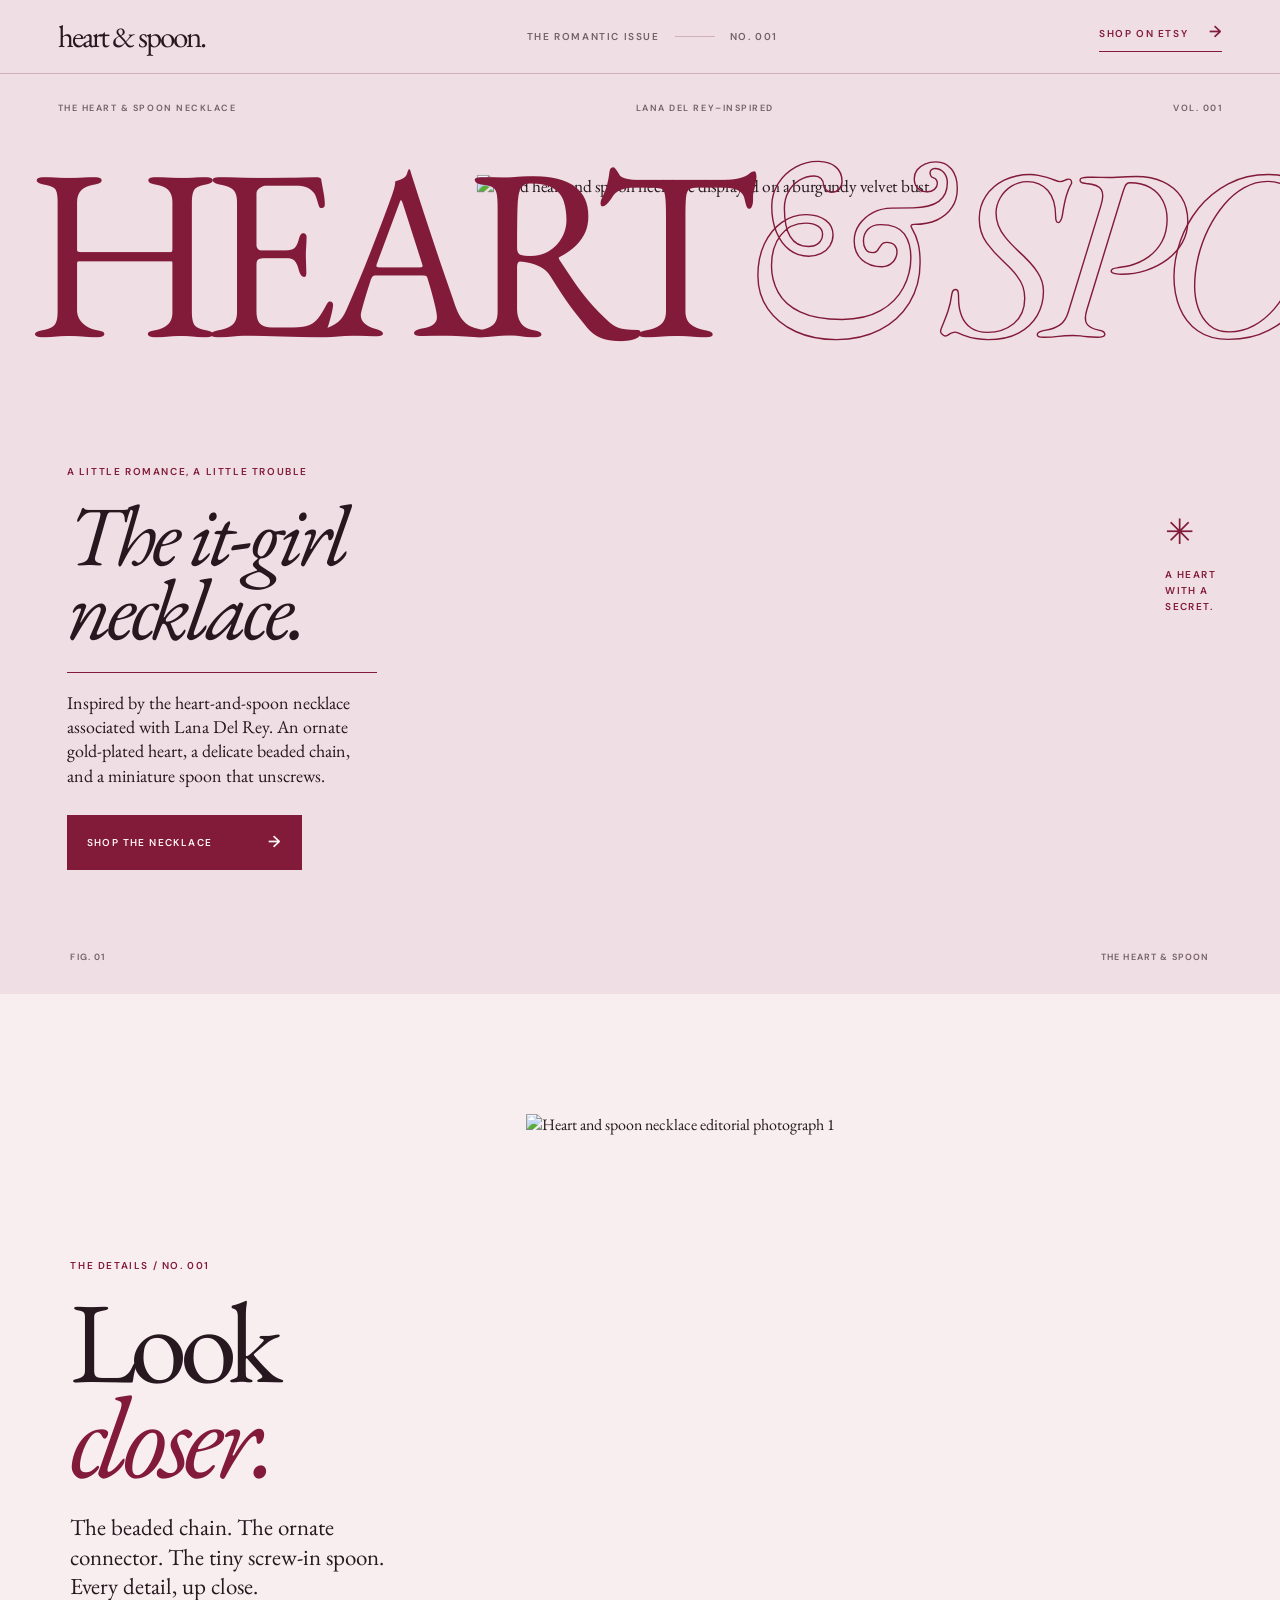
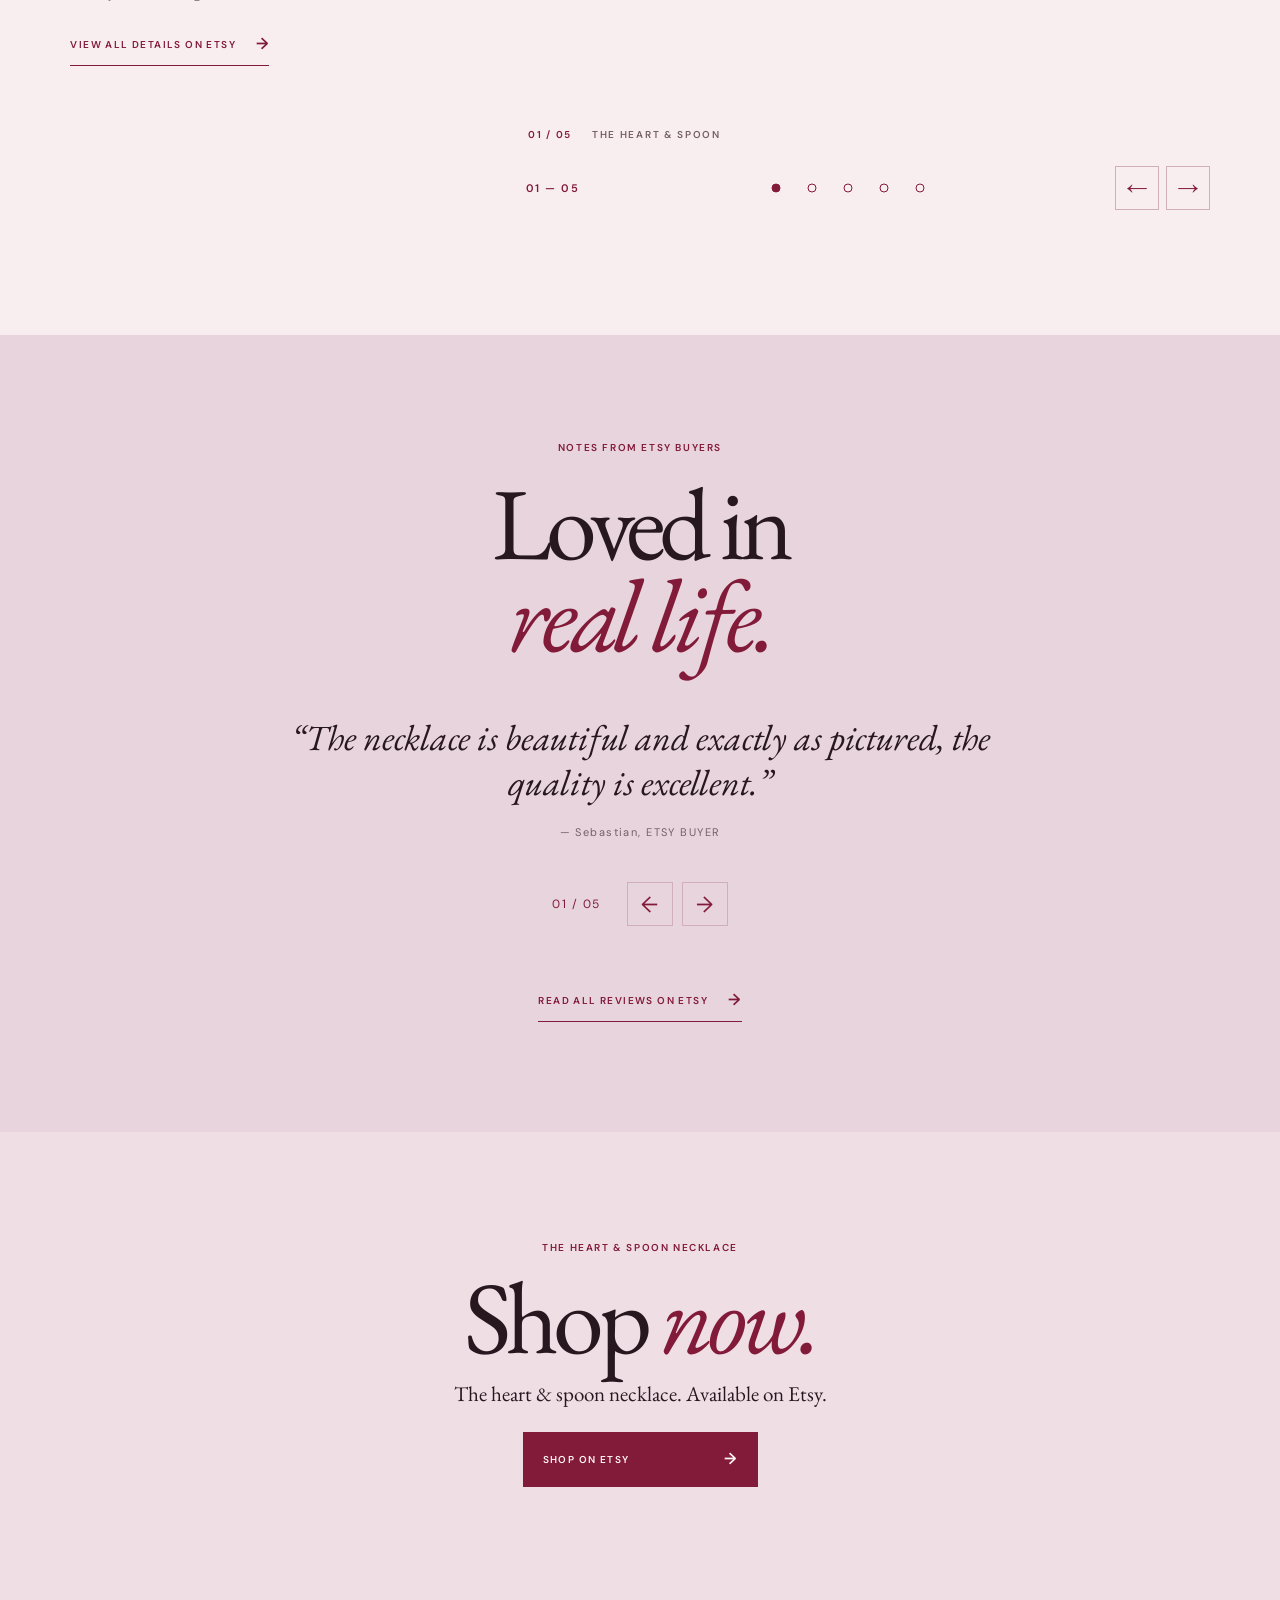
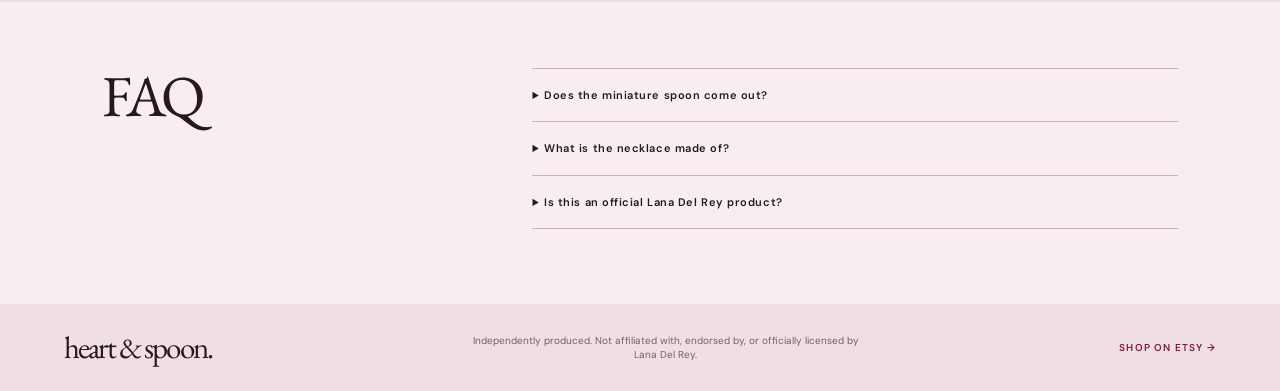
==== index.html @ 5a9fac1e "Rebrand website wordmark to heart & spoon without changing art direction" ====
<!doctype html>
<html lang="en">
<head>
<meta charset="utf-8">
<meta name="viewport" content="width=device-width,initial-scale=1">
<meta name="theme-color" content="#efdee4">
<title>Lana Del Rey–Inspired Heart & Spoon Necklace | heart & spoon.</title>
<meta name="description" content="Discover the Lana Del Rey–inspired heart and spoon necklace: gold-plated brass, an adjustable beaded chain and a removable miniature spoon. See the details and shop on Etsy.">
<link rel="canonical" href="https://heart-necklace.vercel.app/">
<meta property="og:type" content="website">
<meta property="og:title" content="heart & spoon. — The Heart & Spoon Necklace">
<meta property="og:description" content="She wore her heart out. The Lana Del Rey–inspired heart and spoon necklace.">
<meta property="og:image" content="https://raw.githubusercontent.com/jimaeirik-debug/HEART-NECKLACE-/main/BUST.png">
<meta property="og:url" content="https://heart-necklace.vercel.app/">
<link rel="preconnect" href="https://fonts.googleapis.com">
<link rel="preconnect" href="https://fonts.gstatic.com" crossorigin>
<link href="https://fonts.googleapis.com/css2?family=DM+Sans:wght@400;500;600;700&family=EB+Garamond:ital,wght@0,400;0,500;0,600;1,400;1,500&display=swap" rel="stylesheet">
<link rel="stylesheet" href="styles.css">
<script type="application/ld+json">{"@context":"https://schema.org","@type":"Product","name":"Lana Del Rey–Inspired Heart & Spoon Necklace","description":"Gold-plated brass heart and spoon necklace with an adjustable beaded chain and a removable miniature screw-in spoon.","image":["https://raw.githubusercontent.com/jimaeirik-debug/HEART-NECKLACE-/main/BUST.png","https://raw.githubusercontent.com/jimaeirik-debug/HEART-NECKLACE-/main/necklace-on-velvet.png"],"material":"Gold-plated brass","url":"https://www.etsy.com/listing/1269458252/"}</script>
</head>
<body id="top">
<a class="skip-link" href="#look-closer">Skip to necklace details</a>
<header class="site-header">
 <a class="brand" href="#top" aria-label="Heart and Spoon home">heart &amp; spoon.</a>
 <div class="header-issue" aria-hidden="true">THE ROMANTIC ISSUE <span></span> NO. 001</div>
 <a class="header-cta" href="https://www.etsy.com/listing/1269458252/" target="_blank" rel="noopener noreferrer">SHOP ON ETSY <span aria-hidden="true">→</span></a>
</header>
<main>
 <section class="hero" aria-labelledby="hero-title">
  <div class="hero-topline"><span>THE HEART & SPOON NECKLACE</span><span>LANA DEL REY–INSPIRED</span><span>VOL. 001</span></div>
  <p class="masthead" aria-label="heart and spoon">HEART<em>&amp; SPOON.</em></p>
  <figure class="hero-picture"><img src="https://raw.githubusercontent.com/jimaeirik-debug/HEART-NECKLACE-/main/BUST.png" alt="Gold heart and spoon necklace displayed on a burgundy velvet bust" width="750" height="1129" fetchpriority="high" decoding="async"><figcaption><span>FIG. 01</span><span>THE HEART & SPOON</span></figcaption></figure>
  <div class="hero-copy">
   <p class="eyebrow">A LITTLE ROMANCE, A LITTLE TROUBLE</p>
   <h1 id="hero-title">The it-girl<br><i>necklace.</i></h1>
   <p class="hero-description">Inspired by the heart-and-spoon necklace associated with Lana Del Rey. An ornate gold-plated heart, a delicate beaded chain, and a miniature spoon that unscrews.</p>
   <a class="shop-button" href="https://www.etsy.com/listing/1269458252/" target="_blank" rel="noopener noreferrer">SHOP THE NECKLACE <span aria-hidden="true">→</span></a>
  </div>
  <aside class="hero-aside"><span class="asterisk" aria-hidden="true">✳</span><span>A HEART<br>WITH A<br>SECRET.</span></aside>
 </section>
 <section class="lookbook" id="look-closer" aria-labelledby="lookbook-heading">
  <div class="lookbook-heading">
   <p class="eyebrow">THE DETAILS / NO. 001</p>
   <h2 id="lookbook-heading">Look<br><i>closer.</i></h2>
   <p>The beaded chain. The ornate connector. The tiny screw-in spoon. Every detail, up close.</p>
   <a class="text-link" href="https://www.etsy.com/listing/1269458252/" target="_blank" rel="noopener noreferrer">VIEW ALL DETAILS ON ETSY <span aria-hidden="true">→</span></a>
  </div>
  <div class="carousel" aria-roledescription="carousel" aria-label="Heart and spoon necklace photo gallery">
   <div class="carousel-track" id="gallery-track" tabindex="0" aria-label="Swipe to see necklace photographs"><figure class="carousel-slide" id="gallery-1" aria-label="Photograph 1 of 5"><img src="https://raw.githubusercontent.com/jimaeirik-debug/HEART-NECKLACE-/main/necklace-on-velvet.png" alt="Heart and spoon necklace editorial photograph 1" loading="lazy" decoding="async"><figcaption><span>01 / 05</span> THE HEART & SPOON</figcaption></figure>
<figure class="carousel-slide" id="gallery-2" aria-label="Photograph 2 of 5"><img src="https://raw.githubusercontent.com/jimaeirik-debug/HEART-NECKLACE-/main/luxury-velvet-jewelry-backdrop%20(1).png" alt="Heart and spoon necklace editorial photograph 2" loading="lazy" decoding="async"><figcaption><span>02 / 05</span> THE HEART & SPOON</figcaption></figure>
<figure class="carousel-slide" id="gallery-3" aria-label="Photograph 3 of 5"><img src="https://raw.githubusercontent.com/jimaeirik-debug/HEART-NECKLACE-/main/luxury-necklace-on-velvet%20(1).png" alt="Heart and spoon necklace editorial photograph 3" loading="lazy" decoding="async"><figcaption><span>03 / 05</span> THE HEART & SPOON</figcaption></figure>
<figure class="carousel-slide" id="gallery-4" aria-label="Photograph 4 of 5"><img src="https://raw.githubusercontent.com/jimaeirik-debug/HEART-NECKLACE-/main/luxury-necklace-on-velvet.png" alt="Heart and spoon necklace editorial photograph 4" loading="lazy" decoding="async"><figcaption><span>04 / 05</span> THE HEART & SPOON</figcaption></figure>
<figure class="carousel-slide" id="gallery-5" aria-label="Photograph 5 of 5"><img src="https://raw.githubusercontent.com/jimaeirik-debug/HEART-NECKLACE-/main/luxury-necklace.png" alt="Heart and spoon necklace editorial photograph 5" loading="lazy" decoding="async"><figcaption><span>05 / 05</span> THE HEART & SPOON</figcaption></figure>

</div><div class="carousel-controls">
     <span class="carousel-counter" id="gallery-count" aria-live="polite">01 — 05</span>
     <div class="carousel-dots" id="gallery-dots" aria-label="Choose photograph"><button type="button" class="dot active" aria-label="Show photograph 1" aria-current="true" data-slide="0"></button><button type="button" class="dot" aria-label="Show photograph 2" data-slide="1"></button><button type="button" class="dot" aria-label="Show photograph 3" data-slide="2"></button><button type="button" class="dot" aria-label="Show photograph 4" data-slide="3"></button><button type="button" class="dot" aria-label="Show photograph 5" data-slide="4"></button></div>
     <div class="carousel-arrows">
       <button id="gallery-prev" type="button" aria-label="Previous photograph">←</button>
       <button id="gallery-next" type="button" aria-label="Next photograph">→</button>
     </div>
   </div>
  </div>
 </section>
 <section class="review" aria-labelledby="review-heading"><p class="eyebrow">NOTES FROM ETSY BUYERS</p><h2 id="review-heading">Loved in<br><i>real life.</i></h2><div class="review-carousel" aria-label="Etsy buyer reviews"><div class="review-slides" id="review-slides" aria-live="polite"><figure class="review-slide"><blockquote>“The necklace is beautiful and exactly as pictured, the quality is excellent.”</blockquote><figcaption>— Sebastian, ETSY BUYER</figcaption></figure><figure class="review-slide" hidden><blockquote>“Beautiful necklace :) fast shipping”</blockquote><figcaption>— Janae, ETSY BUYER</figcaption></figure><figure class="review-slide" hidden><blockquote>“Very beautiful, feels heavy and well crafted”</blockquote><figcaption>— Clarissa, ETSY BUYER</figcaption></figure><figure class="review-slide" hidden><blockquote>“Very sweet and looking just like the pictures.”</blockquote><figcaption>— David, ETSY BUYER</figcaption></figure><figure class="review-slide" hidden><blockquote>“i really like it thank you”</blockquote><figcaption>— Etsy buyer, ETSY BUYER</figcaption></figure></div><div class="review-controls"><span id="review-counter" aria-live="polite">01 / 05</span><div class="review-buttons"><button type="button" id="review-prev" aria-label="Previous review">←</button><button type="button" id="review-next" aria-label="Next review">→</button></div></div></div><a href="https://www.etsy.com/listing/1269458252/" target="_blank" rel="noopener noreferrer" class="text-link">READ ALL REVIEWS ON ETSY <span aria-hidden="true">→</span></a></section>
 <section class="last-cta" aria-label="Shop the necklace">
   <p class="eyebrow">THE HEART & SPOON NECKLACE</p>
   <h2>Shop <i>now.</i></h2>
   <p>The heart &amp; spoon necklace. Available on Etsy.</p>
   <a class="shop-button" href="https://www.etsy.com/listing/1269458252/" target="_blank" rel="noopener noreferrer">SHOP ON ETSY <span aria-hidden="true">→</span></a>
 </section>
 <section class="faq" aria-labelledby="faq-heading">
  <h2 id="faq-heading">FAQ</h2>
  <div class="faq-items">
   <details><summary>Does the miniature spoon come out?</summary><p>Yes. The miniature spoon screws into the pendant and can be removed.</p></details>
   <details><summary>What is the necklace made of?</summary><p>Gold-plated brass, with an adjustable beaded chain. See the Etsy listing for full product specifications.</p></details>
   <details><summary>Is this an official Lana Del Rey product?</summary><p>No. It is an independent reproduction inspired by Lana Del Rey, developed using scans of an original piece. It is not affiliated with or endorsed by her.</p></details>
  </div>
 </section>
</main>
<footer class="footer">
 <a class="footer-logo" href="#top">heart &amp; spoon.</a>
 <p>Independently produced. Not affiliated with, endorsed by, or officially licensed by Lana Del Rey.</p>
 <a href="https://www.etsy.com/listing/1269458252/" target="_blank" rel="noopener noreferrer">SHOP ON ETSY →</a>
</footer>
<script>
(function(){
 const track=document.getElementById("gallery-track");
 const slides=Array.from(track.querySelectorAll(".carousel-slide"));
 const dots=Array.from(document.querySelectorAll(".carousel-dots button"));
 const count=document.getElementById("gallery-count");
 let current=0;
 function update(i){
   current=(i+slides.length)%slides.length;
   count.textContent=String(current+1).padStart(2,"0")+" — "+String(slides.length).padStart(2,"0");
   dots.forEach((d,k)=>{d.classList.toggle("active",k===current);if(k===current)d.setAttribute("aria-current","true");else d.removeAttribute("aria-current");});
 }
 function select(i){update(i);const slide=slides[current];track.scrollTo({left:slide.offsetLeft-slides[0].offsetLeft,behavior:window.matchMedia("(prefers-reduced-motion: reduce)").matches?"auto":"smooth"});}
 document.getElementById("gallery-prev").addEventListener("click",()=>select(current-1));
 document.getElementById("gallery-next").addEventListener("click",()=>select(current+1));
 dots.forEach((d,i)=>d.addEventListener("click",()=>select(i)));
 track.addEventListener("keydown",e=>{if(e.key==="ArrowRight"){e.preventDefault();select(current+1)}else if(e.key==="ArrowLeft"){e.preventDefault();select(current-1)}});
 let ticking=false;
 track.addEventListener("scroll",()=>{if(ticking)return;ticking=true;requestAnimationFrame(()=>{const rect=track.getBoundingClientRect();let best=0,delta=Infinity;slides.forEach((slide,i)=>{const d=Math.abs(slide.getBoundingClientRect().left-rect.left);if(d<delta){delta=d;best=i;}});update(best);ticking=false;});},{passive:true});
})();
</script>
<script>(function(){const slides=[...document.querySelectorAll(".review-slide")];const counter=document.getElementById("review-counter");let active=0;function show(n){active=(n+slides.length)%slides.length;slides.forEach((el,i)=>{el.hidden=i!==active});counter.textContent=String(active+1).padStart(2,"0")+" / "+String(slides.length).padStart(2,"0")}document.getElementById("review-prev").addEventListener("click",()=>show(active-1));document.getElementById("review-next").addEventListener("click",()=>show(active+1));const root=document.querySelector(".review-carousel");let start=null;root.addEventListener("touchstart",e=>{start=e.changedTouches[0].clientX},{passive:true});root.addEventListener("touchend",e=>{if(start===null)return;const dx=e.changedTouches[0].clientX-start;if(Math.abs(dx)>45)show(active+(dx<0?1:-1));start=null},{passive:true});})();</script></body>
</html>
---- styles.css ----
:root{--pink:#efdee4;--pinklight:#f8eef0;--wine:#821a39;--dark-wine:#5b1430;--ink:#27171e;--muted:#755f68;--line:#d0aebc;--serif:'EB Garamond',Georgia,serif;--sans:'DM Sans',Arial,sans-serif}
*{box-sizing:border-box}html{scroll-behavior:smooth}body{margin:0;background:var(--pink);color:var(--ink);font-family:var(--serif);-webkit-font-smoothing:antialiased}img{display:block;width:100%;max-width:100%}a{color:inherit;text-decoration:none}p,h1,h2,figure,blockquote{margin:0}button{font:inherit}.skip-link{position:absolute;left:10px;top:-100px;background:white;padding:15px;z-index:99}.skip-link:focus{top:10px}a:focus-visible,button:focus-visible,.carousel-track:focus-visible,summary:focus-visible{outline:2px solid var(--wine);outline-offset:4px}
.site-header{height:74px;padding:0 4.5%;display:flex;justify-content:space-between;align-items:center;border-bottom:1px solid var(--line);position:relative;z-index:10}.brand,.footer-logo{font:400 31px/1 var(--serif);letter-spacing:-.06em}.header-issue,.header-cta{font:600 10px/1.4 var(--sans);letter-spacing:.16em}.header-issue{display:flex;align-items:center;gap:15px;color:var(--muted)}.header-issue span{width:40px;border-top:1px solid var(--line)}.header-cta{color:var(--wine);padding-bottom:7px;border-bottom:1px solid var(--wine)}.header-cta span{font-size:16px;margin-left:17px}
.eyebrow{font:600 10px/1.5 var(--sans);letter-spacing:.16em;color:var(--wine)}
.hero{position:relative;min-height:920px;overflow:hidden;isolation:isolate}.hero-topline{position:absolute;z-index:5;top:28px;left:4.5%;right:4.5%;display:flex;justify-content:space-between;color:var(--muted);font:600 9px/1.5 var(--sans);letter-spacing:.17em}.masthead{position:absolute;top:81px;left:2%;z-index:4;color:var(--wine);font:400 clamp(125px,19vw,300px)/.78 var(--serif);letter-spacing:-.085em;white-space:nowrap;pointer-events:none}.masthead em{font-style:italic;color:transparent;-webkit-text-stroke:1.4px var(--wine)}.hero-picture{position:absolute;top:192px;left:39%;width:min(41%,610px);height:clamp(580px,52vw,725px);z-index:2;background:transparent;overflow:visible}.hero-picture img{width:100%;height:100%;object-fit:contain;object-position:center bottom;background:transparent}.hero-picture figcaption{display:flex;justify-content:space-between;padding-top:8px;font:600 9px/1.3 var(--sans);letter-spacing:.13em;color:var(--muted)}.hero-copy{position:absolute;top:390px;left:5.2%;width:32%;max-width:400px;z-index:5}.hero-copy h1{margin:20px 0 25px;font:italic 400 clamp(68px,6.7vw,103px)/.86 var(--serif);letter-spacing:-.055em}.hero-description{max-width:310px;padding-top:18px;border-top:1px solid var(--wine);font:400 18px/1.36 var(--serif)}.shop-button{display:inline-flex;gap:30px;align-items:center;justify-content:space-between;min-width:235px;padding:17px 20px;background:var(--wine);color:#fff4f5;margin-top:27px;transition:background .2s;font:600 10px/1.3 var(--sans);letter-spacing:.14em}.shop-button:hover{background:var(--dark-wine)}.shop-button span{font-size:16px}.hero-aside{position:absolute;top:440px;right:5%;color:var(--wine);font:600 10px/1.6 var(--sans);letter-spacing:.14em}.asterisk{display:block;font:400 35px/1 var(--serif);margin-bottom:18px}
.lookbook{background:var(--pinklight);padding:120px 5.5% 125px;display:grid;grid-template-columns:32% minmax(0,1fr);gap:8%;align-items:center}.lookbook-heading{padding-right:10px}.lookbook h2{margin:21px 0 30px;font:400 clamp(82px,9vw,142px)/.82 var(--serif);letter-spacing:-.063em}.lookbook h2 i{font-weight:400;color:var(--wine)}.lookbook-heading>p:not(.eyebrow){font:400 23px/1.28 var(--serif);max-width:350px}.text-link{display:inline-flex;align-items:center;gap:20px;font:600 10px/1.4 var(--sans);letter-spacing:.14em;border-bottom:1px solid var(--wine);padding-bottom:9px;color:var(--wine);margin-top:32px}.text-link span{font-size:16px}
.carousel{min-width:0}.carousel-track{display:flex;gap:0;overflow-x:auto;scroll-behavior:smooth;scroll-snap-type:x mandatory;scrollbar-width:none;overscroll-behavior-x:contain}.carousel-track::-webkit-scrollbar{display:none}.carousel-slide{width:100%;min-width:100%;scroll-snap-align:start;scroll-snap-stop:always}.carousel-slide img{width:100%;height:min(50vw,600px);min-height:430px;object-fit:cover;object-position:center;background:#5f1836}.carousel-slide figcaption{padding:14px 2px 0;display:flex;gap:20px;color:var(--muted);font:600 10px/1.4 var(--sans);letter-spacing:.17em}.carousel-slide figcaption span{color:var(--wine)}.carousel-controls{display:flex;align-items:center;justify-content:space-between;margin-top:24px;gap:20px}.carousel-counter{min-width:55px;color:var(--wine);font:600 11px/1.3 var(--sans);letter-spacing:.13em}.carousel-dots{display:flex;align-items:center;gap:10px}.carousel-dots button{border:0;background:transparent;width:28px;height:32px;position:relative;padding:0;cursor:pointer}.carousel-dots button:after{content:"";position:absolute;width:7px;height:7px;top:50%;left:50%;transform:translate(-50%,-50%);border-radius:50%;border:1px solid var(--wine)}.carousel-dots button.active:after{background:var(--wine)}.carousel-arrows{display:flex;gap:7px}.carousel-arrows button{width:44px;height:42px;background:transparent;border:1px solid var(--line);font:400 22px/1 var(--serif);color:var(--wine);cursor:pointer}.carousel-arrows button:hover{background:#eedee3}
.review{text-align:center;background:#e7d4dc;padding:105px 7% 110px}.review h2{margin:22px 0 24px;font:400 clamp(66px,8vw,116px)/.9 var(--serif);letter-spacing:-.055em}.review h2 i{color:var(--wine)}.review blockquote{max-width:790px;margin:0 auto;font:italic 400 clamp(23px,2.8vw,37px)/1.24 var(--serif)}.review .text-link{margin-top:37px}
.last-cta{text-align:center;background:var(--pink);padding:108px 6% 115px}.last-cta h2{margin:18px 0 19px;font:400 clamp(64px,8vw,112px)/.86 var(--serif);letter-spacing:-.056em}.last-cta h2 i{font-weight:400;color:var(--wine)}.last-cta>p:not(.eyebrow){font:400 21px/1.3 var(--serif)}.last-cta .shop-button{margin-top:25px}
.faq{background:var(--pinklight);padding:66px 8% 75px;display:grid;grid-template-columns:32% 1fr;gap:8%}.faq h2{font:400 58px/.95 var(--serif);letter-spacing:-.045em}.faq-items{border-top:1px solid var(--line)}.faq details{padding:18px 0;border-bottom:1px solid var(--line)}.faq summary{cursor:pointer;font:600 11px/1.5 var(--sans);letter-spacing:.05em}.faq details p{max-width:570px;margin-top:15px;font:400 18px/1.35 var(--serif)}
.footer{padding:28px 5%;display:flex;justify-content:space-between;align-items:center;gap:15px}.footer p{max-width:390px;text-align:center;color:var(--muted);font:400 10px/1.4 var(--sans)}.footer>a:last-child{font:600 10px/1.3 var(--sans);letter-spacing:.12em;color:var(--wine);white-space:nowrap}
@media(min-width:1550px){.hero{min-height:980px}.hero-picture{height:745px}.hero-copy{top:443px}}
@media(max-width:1100px){.hero{min-height:800px}.hero-picture{top:185px;left:39%;width:42%;height:605px}.hero-copy{top:365px}.hero-aside{right:2%}.hero-copy h1{font-size:7.4vw}.lookbook{gap:5%;grid-template-columns:35% 60%}.lookbook h2{font-size:9vw}.carousel-slide img{height:520px}.review{padding-top:90px;padding-bottom:90px}}
@media(max-width:700px){.site-header{height:60px;padding:0 5%}.brand{font-size:27px}.header-issue{display:none}.header-cta{font-size:8px;letter-spacing:.08em}.header-cta span{margin-left:6px;font-size:12px}.hero{min-height:1000px}.hero-topline{top:18px;left:5%;right:5%;font-size:8px;letter-spacing:.08em}.hero-topline span:nth-child(2){display:none}.masthead{top:74px;left:2%;font-size:20.1vw;letter-spacing:-.096em}.masthead em{-webkit-text-stroke:1px var(--wine)}.hero-picture{top:170px;left:16%;width:80%;height:432px}.hero-picture figcaption{font-size:8px}.hero-copy{top:596px;left:7%;right:5%;width:auto;max-width:none}.hero-copy h1{font-size:clamp(61px,13.6vw,79px);margin:12px 0 20px}.hero-description{font-size:17px;padding-top:13px;max-width:325px}.hero-aside{display:none}.shop-button{min-width:220px;padding:15px 18px;margin-top:18px}.lookbook{display:block;padding:76px 6% 84px}.lookbook h2{font-size:clamp(80px,17vw,108px);margin:19px 0 24px}.lookbook-heading>p:not(.eyebrow){font-size:20px;max-width:390px}.lookbook .text-link{margin-top:22px}.carousel{margin-top:43px}.carousel-slide img{height:390px;min-height:0}.carousel-slide figcaption{font-size:9px}.carousel-controls{margin-top:18px}.carousel-arrows button{width:42px;height:40px}.review{padding:70px 8% 82px}.review h2{font-size:clamp(65px,14vw,89px)}.review blockquote{font-size:25px}.last-cta{padding:85px 7% 91px}.last-cta h2{font-size:clamp(70px,14vw,92px)}.last-cta>p:not(.eyebrow){font-size:18px}.faq{display:block;padding:60px 7% 70px}.faq h2{font-size:56px;margin-bottom:28px}.footer{padding:26px 6%}.footer-logo{font-size:25px}.footer p{display:none}.footer>a:last-child{font-size:9px}}
@media(max-width:400px){.hero{min-height:980px}.hero-picture{top:175px;left:16%;width:80%;height:401px}.hero-copy{top:570px}.hero-copy h1{font-size:57px}.carousel-slide img{height:330px}.last-cta h2{font-size:67px}}
@media(prefers-reduced-motion:reduce){html{scroll-behavior:auto}.carousel-track{scroll-behavior:auto}}

/* Launch polish: responsive hero, touch targets and image handling */
.carousel-track{touch-action:pan-x pan-y}.carousel-arrows button{min-width:44px;min-height:44px}.carousel-dots button{min-width:44px;min-height:44px}.carousel-slide img{object-position:center center}.hero-picture img{filter:none}
@media(max-width:700px){.hero{min-height:0;padding-bottom:70px;display:flex;flex-direction:column;overflow:hidden}.hero-topline{position:relative;top:auto;left:auto;right:auto;padding:18px 5% 0}.masthead{position:relative;top:auto;left:auto;margin:43px 0 0 2%;font-size:20.1vw;line-height:.8}.hero-picture{position:relative;top:auto;left:auto;width:min(90%,470px);height:auto;aspect-ratio:750/1129;margin:-2px auto 0}.hero-picture img{height:100%;object-fit:contain}.hero-picture figcaption{padding:0 5%}.hero-copy{position:relative;top:auto;left:auto;right:auto;width:auto;margin:30px 7% 0;max-width:500px}.hero-copy h1{font-size:clamp(62px,13.4vw,89px)}.hero-description{max-width:420px}.carousel-slide img{height:auto;min-height:0;aspect-ratio:4/5;object-fit:cover}.lookbook{padding-top:65px}.footer{min-height:82px}}
@media(max-width:400px){.hero{min-height:0}.hero-picture{top:auto;left:auto;width:92%;height:auto}.hero-copy{top:auto}.hero-copy h1{font-size:clamp(56px,13.5vw,70px)}.carousel-slide img{height:auto}}

/* Bust visually meets the bottom of the hero instead of floating above the section break. */
@media(min-width:701px){.hero-picture{top:auto;bottom:0;height:calc(100% - 165px)}.hero-picture img{height:100%;object-position:center bottom;transform:scale(1.085);transform-origin:center bottom}.hero-picture figcaption{position:absolute;bottom:30px;left:calc(-1 * (39vw - 5.5vw));width:89vw;padding:0;pointer-events:none}}
@media(min-width:701px) and (max-width:1100px){.hero-picture figcaption{left:calc(-1 * (39vw - 5.5vw))}}

.carousel-dots{flex-wrap:wrap;justify-content:center;gap:0}.carousel-dots button{min-width:36px;min-height:44px}.carousel-slide img{object-fit:contain;background:transparent}
@media(max-width:700px){.carousel-dots{max-width:190px}.carousel-controls{gap:8px}.carousel-slide img{object-fit:contain}}

/* Genuine Etsy review carousel, retaining original editorial typography */
.review-carousel{max-width:850px;margin:0 auto 22px}.review-slides{min-height:185px;display:grid;align-items:center}.review-slide{margin:0;grid-area:1/1}.review-slide[hidden]{display:none!important}.review-slide figcaption{margin-top:20px;font-family:var(--sans);font-size:11px;letter-spacing:.13em;color:var(--muted)}.review-controls{display:flex;justify-content:center;align-items:center;gap:26px;margin:12px auto 26px;font:12px var(--sans);letter-spacing:.12em;color:var(--wine)}.review-buttons{display:flex;gap:9px}.review-buttons button{background:transparent;border:1px solid var(--line);color:var(--wine);width:46px;height:44px;font-size:22px;cursor:pointer}.review-buttons button:hover{background:var(--wine);color:#fff4f5}@media(max-width:700px){.review-slides{min-height:220px}.review-slide blockquote{font-size:clamp(25px,7vw,39px)}.review-slide figcaption{font-size:10px}}

/* Mobile photo gallery: fit image naturally, eliminate dead space and wrapped pagination */
@media(max-width:700px){
.lookbook{padding-bottom:72px}
.carousel{margin-top:30px}
.carousel-track{align-items:stretch}
.carousel-slide{display:flex;flex-direction:column;justify-content:flex-start}
.carousel-slide img{display:block;width:100%;height:auto;aspect-ratio:auto;min-height:0;max-height:420px;object-fit:contain;object-position:center}
.carousel-slide figcaption{padding:12px 0 0;gap:16px}
.carousel-controls{display:grid;grid-template-columns:1fr auto;gap:8px 12px;align-items:center;margin-top:18px}
.carousel-counter{grid-column:1;grid-row:1}
.carousel-arrows{grid-column:2;grid-row:1;justify-self:end}
.carousel-dots{grid-column:1/-1;grid-row:2;display:flex;flex-wrap:nowrap;justify-content:center;max-width:none;width:100%;gap:8px;margin-top:4px}
.carousel-dots button{width:34px;min-width:34px;height:36px;min-height:36px}
.carousel-arrows button{width:44px;height:44px}
.last-cta h2{font-size:clamp(70px,16vw,108px)}
}
@media(max-width:400px){.carousel-slide img{max-height:360px}.carousel-dots{gap:5px}}

/* Final launch accessibility and responsive footer */
@media(max-width:700px){.footer{flex-wrap:wrap;justify-content:space-between;row-gap:12px}.footer p{display:block;flex-basis:100%;order:3;text-align:left;max-width:100%;font-size:10px;line-height:1.5}.footer>a:last-child{font-size:9px}.hero-copy h1{overflow-wrap:normal}}
@media(max-width:360px){.hero-copy h1{font-size:clamp(48px,13.4vw,60px)}.site-header{gap:10px}.brand{font-size:24px}}
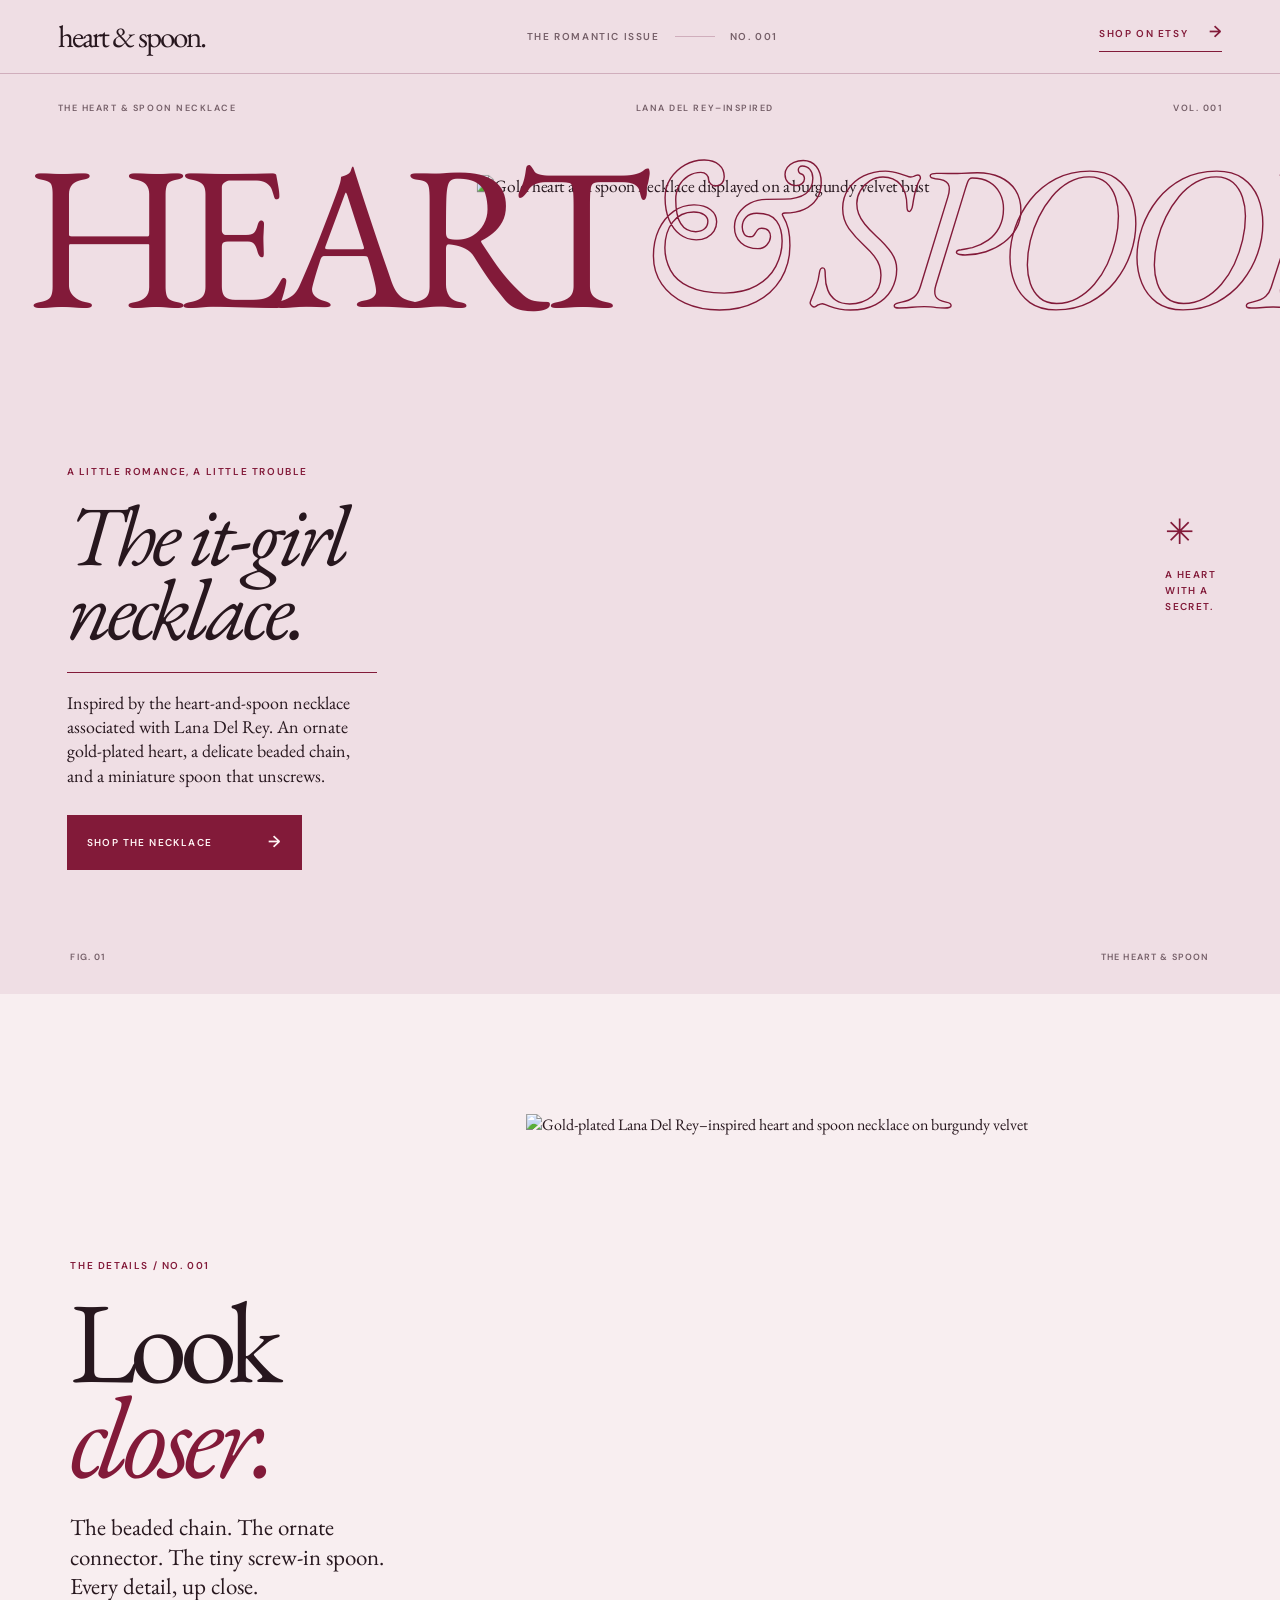
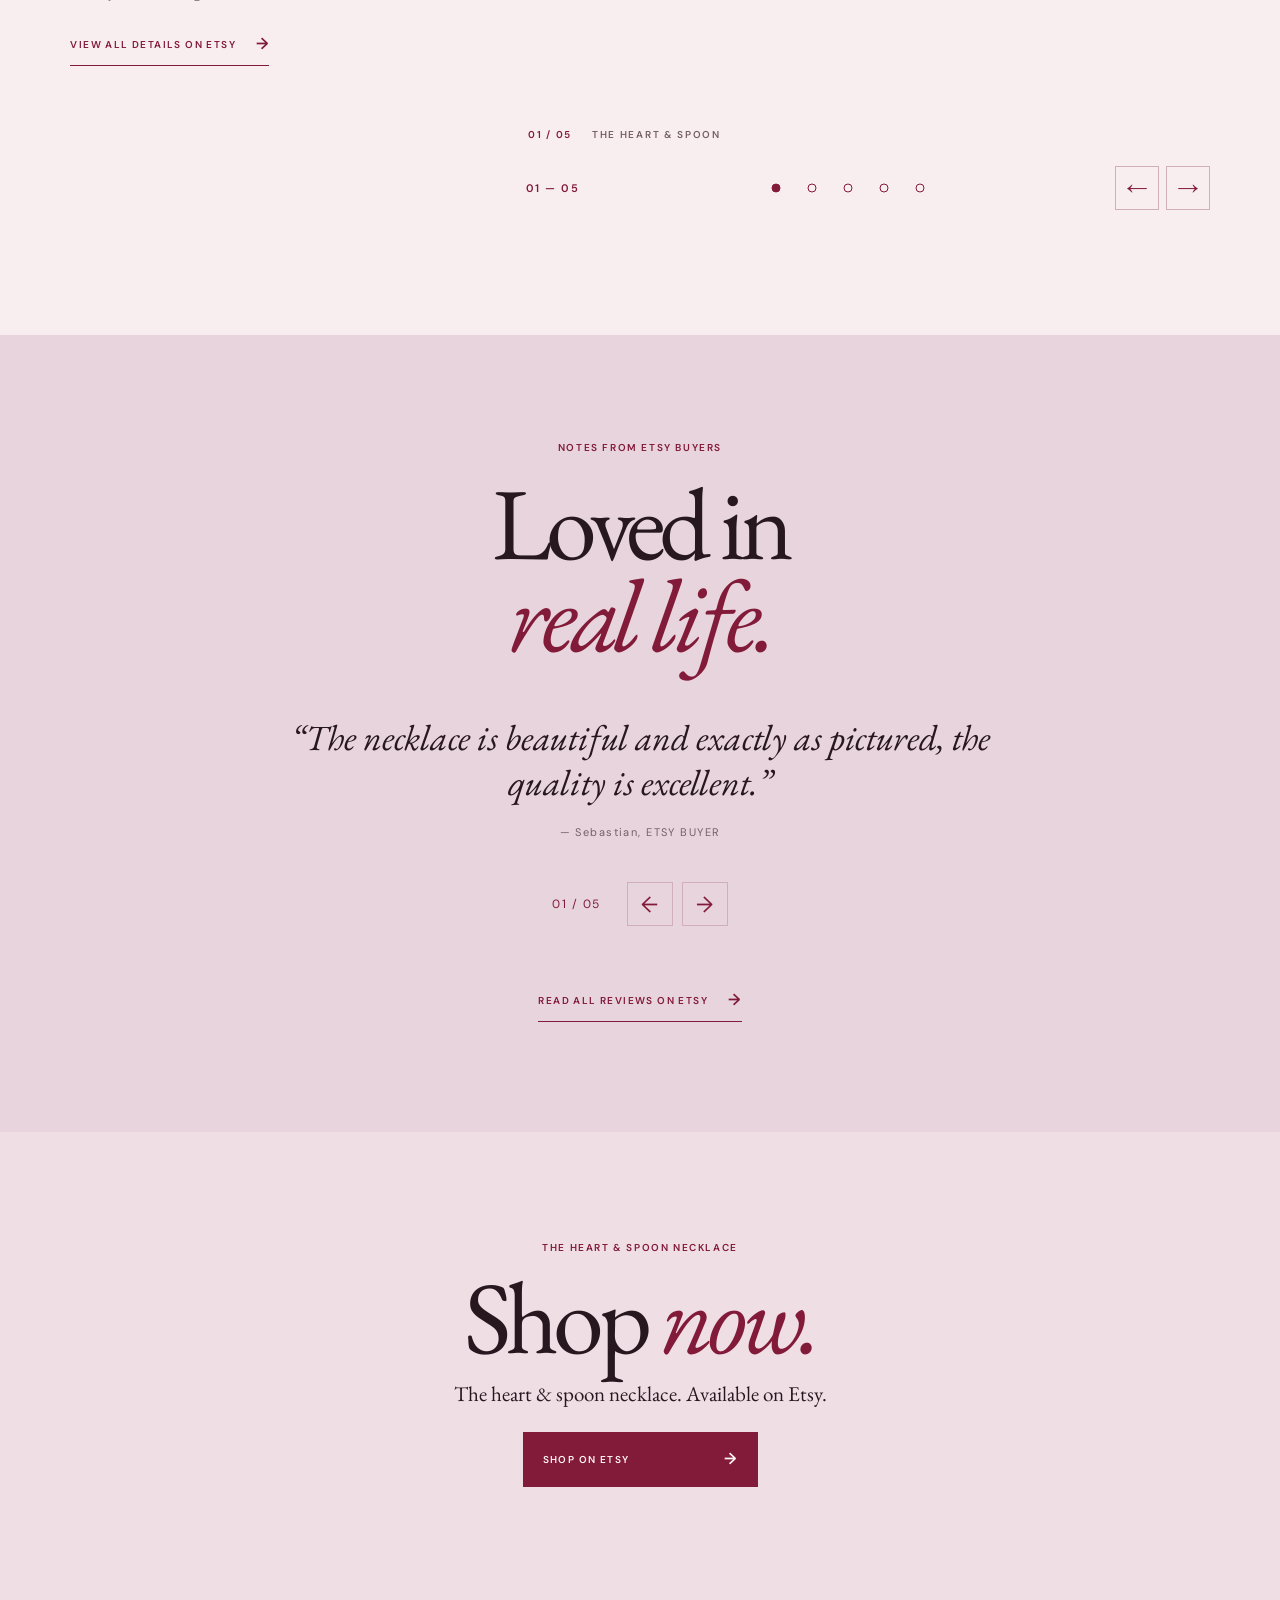
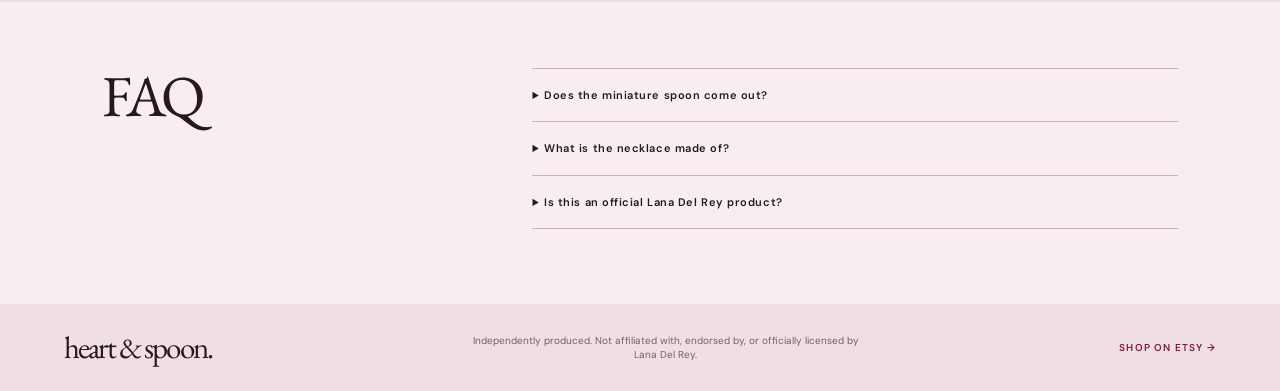
==== commit 2f4d0197: "Fix canonical domain, metadata and product image SEO" ====
--- a/index.html
+++ b/index.html
@@ -4,14 +4,17 @@
 <meta charset="utf-8">
 <meta name="viewport" content="width=device-width,initial-scale=1">
 <meta name="theme-color" content="#efdee4">
-<title>Lana Del Rey–Inspired Heart & Spoon Necklace | heart & spoon.</title>
-<meta name="description" content="Discover the Lana Del Rey–inspired heart and spoon necklace: gold-plated brass, an adjustable beaded chain and a removable miniature spoon. See the details and shop on Etsy.">
-<link rel="canonical" href="https://heart-necklace.vercel.app/">
+<title>Lana Del Rey Necklace Inspired Heart & Spoon Pendant | heart & spoon.</title>
+<meta name="description" content="Shop a Lana Del Rey–inspired heart and spoon necklace with an ornate gold-plated brass pendant, beaded chain and removable miniature spoon. Available on Etsy.">
+<link rel="canonical" href="https://heartandspooned.com/">
 <meta property="og:type" content="website">
+<meta name="robots" content="index, follow, max-image-preview:large">
+<meta name="googlebot" content="index, follow">
+<meta property="og:site_name" content="heart & spoon.">
 <meta property="og:title" content="heart & spoon. — The Heart & Spoon Necklace">
 <meta property="og:description" content="She wore her heart out. The Lana Del Rey–inspired heart and spoon necklace.">
 <meta property="og:image" content="https://raw.githubusercontent.com/jimaeirik-debug/HEART-NECKLACE-/main/BUST.png">
-<meta property="og:url" content="https://heart-necklace.vercel.app/">
+<meta property="og:url" content="https://heartandspooned.com/">
 <link rel="preconnect" href="https://fonts.googleapis.com">
 <link rel="preconnect" href="https://fonts.gstatic.com" crossorigin>
 <link href="https://fonts.googleapis.com/css2?family=DM+Sans:wght@400;500;600;700&family=EB+Garamond:ital,wght@0,400;0,500;0,600;1,400;1,500&display=swap" rel="stylesheet">
@@ -46,11 +49,11 @@
    <a class="text-link" href="https://www.etsy.com/listing/1269458252/" target="_blank" rel="noopener noreferrer">VIEW ALL DETAILS ON ETSY <span aria-hidden="true">→</span></a>
   </div>
   <div class="carousel" aria-roledescription="carousel" aria-label="Heart and spoon necklace photo gallery">
-   <div class="carousel-track" id="gallery-track" tabindex="0" aria-label="Swipe to see necklace photographs"><figure class="carousel-slide" id="gallery-1" aria-label="Photograph 1 of 5"><img src="https://raw.githubusercontent.com/jimaeirik-debug/HEART-NECKLACE-/main/necklace-on-velvet.png" alt="Heart and spoon necklace editorial photograph 1" loading="lazy" decoding="async"><figcaption><span>01 / 05</span> THE HEART & SPOON</figcaption></figure>
-<figure class="carousel-slide" id="gallery-2" aria-label="Photograph 2 of 5"><img src="https://raw.githubusercontent.com/jimaeirik-debug/HEART-NECKLACE-/main/luxury-velvet-jewelry-backdrop%20(1).png" alt="Heart and spoon necklace editorial photograph 2" loading="lazy" decoding="async"><figcaption><span>02 / 05</span> THE HEART & SPOON</figcaption></figure>
-<figure class="carousel-slide" id="gallery-3" aria-label="Photograph 3 of 5"><img src="https://raw.githubusercontent.com/jimaeirik-debug/HEART-NECKLACE-/main/luxury-necklace-on-velvet%20(1).png" alt="Heart and spoon necklace editorial photograph 3" loading="lazy" decoding="async"><figcaption><span>03 / 05</span> THE HEART & SPOON</figcaption></figure>
-<figure class="carousel-slide" id="gallery-4" aria-label="Photograph 4 of 5"><img src="https://raw.githubusercontent.com/jimaeirik-debug/HEART-NECKLACE-/main/luxury-necklace-on-velvet.png" alt="Heart and spoon necklace editorial photograph 4" loading="lazy" decoding="async"><figcaption><span>04 / 05</span> THE HEART & SPOON</figcaption></figure>
-<figure class="carousel-slide" id="gallery-5" aria-label="Photograph 5 of 5"><img src="https://raw.githubusercontent.com/jimaeirik-debug/HEART-NECKLACE-/main/luxury-necklace.png" alt="Heart and spoon necklace editorial photograph 5" loading="lazy" decoding="async"><figcaption><span>05 / 05</span> THE HEART & SPOON</figcaption></figure>
+   <div class="carousel-track" id="gallery-track" tabindex="0" aria-label="Swipe to see necklace photographs"><figure class="carousel-slide" id="gallery-1" aria-label="Photograph 1 of 5"><img src="https://raw.githubusercontent.com/jimaeirik-debug/HEART-NECKLACE-/main/necklace-on-velvet.png" alt="Gold-plated Lana Del Rey–inspired heart and spoon necklace on burgundy velvet" loading="lazy" decoding="async"><figcaption><span>01 / 05</span> THE HEART & SPOON</figcaption></figure>
+<figure class="carousel-slide" id="gallery-2" aria-label="Photograph 2 of 5"><img src="https://raw.githubusercontent.com/jimaeirik-debug/HEART-NECKLACE-/main/luxury-velvet-jewelry-backdrop%20(1).png" alt="Gold heart and spoon pendant necklace photographed on velvet" loading="lazy" decoding="async"><figcaption><span>02 / 05</span> THE HEART & SPOON</figcaption></figure>
+<figure class="carousel-slide" id="gallery-3" aria-label="Photograph 3 of 5"><img src="https://raw.githubusercontent.com/jimaeirik-debug/HEART-NECKLACE-/main/luxury-necklace-on-velvet%20(1).png" alt="Ornate heart pendant and beaded chain necklace on burgundy velvet" loading="lazy" decoding="async"><figcaption><span>03 / 05</span> THE HEART & SPOON</figcaption></figure>
+<figure class="carousel-slide" id="gallery-4" aria-label="Photograph 4 of 5"><img src="https://raw.githubusercontent.com/jimaeirik-debug/HEART-NECKLACE-/main/luxury-necklace-on-velvet.png" alt="Gold heart and spoon necklace close-up on velvet" loading="lazy" decoding="async"><figcaption><span>04 / 05</span> THE HEART & SPOON</figcaption></figure>
+<figure class="carousel-slide" id="gallery-5" aria-label="Photograph 5 of 5"><img src="https://raw.githubusercontent.com/jimaeirik-debug/HEART-NECKLACE-/main/luxury-necklace.png" alt="Heart and spoon pendant necklace product detail photograph" loading="lazy" decoding="async"><figcaption><span>05 / 05</span> THE HEART & SPOON</figcaption></figure>
 
 </div><div class="carousel-controls">
      <span class="carousel-counter" id="gallery-count" aria-live="polite">01 — 05</span>
--- a/styles.css
+++ b/styles.css
@@ -51,3 +51,21 @@
 /* Final launch accessibility and responsive footer */
 @media(max-width:700px){.footer{flex-wrap:wrap;justify-content:space-between;row-gap:12px}.footer p{display:block;flex-basis:100%;order:3;text-align:left;max-width:100%;font-size:10px;line-height:1.5}.footer>a:last-child{font-size:9px}.hero-copy h1{overflow-wrap:normal}}
 @media(max-width:360px){.hero-copy h1{font-size:clamp(48px,13.4vw,60px)}.site-header{gap:10px}.brand{font-size:24px}}
+
+/* Brand wordmark refresh — retain original HEARTSICK visual direction */
+@media(min-width:701px){.masthead{font-size:clamp(85px,12.3vw,190px);letter-spacing:-.075em;left:2%}}
+@media(max-width:700px){.masthead{font-size:12.4vw;letter-spacing:-.075em;white-space:nowrap}}
+
+/* Hero HEARTSICK wordmark: 30% larger, preserving existing type styling */
+@media(min-width:701px){.masthead{font-size:clamp(110.5px,15.99vw,247px)}}
+@media(max-width:700px){.masthead{font-size:16.12vw}}
+
+/* Keep the hero image caption entirely inside the mobile viewport */
+@media(max-width:700px){.hero-picture figcaption{box-sizing:border-box;width:100%;max-width:100%;padding:8px 5% 0;gap:10px;align-items:center}.hero-picture figcaption span{min-width:0}.hero-picture figcaption span:last-child{text-align:right}}
+
+/* Mobile hero masthead: intentional two-line composition; no clipped lettering */
+@media(max-width:700px){
+ .masthead{position:relative;left:auto;top:auto;margin:38px 5% 0;width:90%;max-width:90%;white-space:normal;font-size:clamp(78px,21vw,145px);line-height:.78;letter-spacing:-.075em;overflow:visible}
+ .masthead em{display:block;margin-top:8px;font-size:.70em;line-height:.9;letter-spacing:-.075em;white-space:nowrap;-webkit-text-stroke:1px var(--wine)}
+ .hero-picture{margin-top:10px}
+}
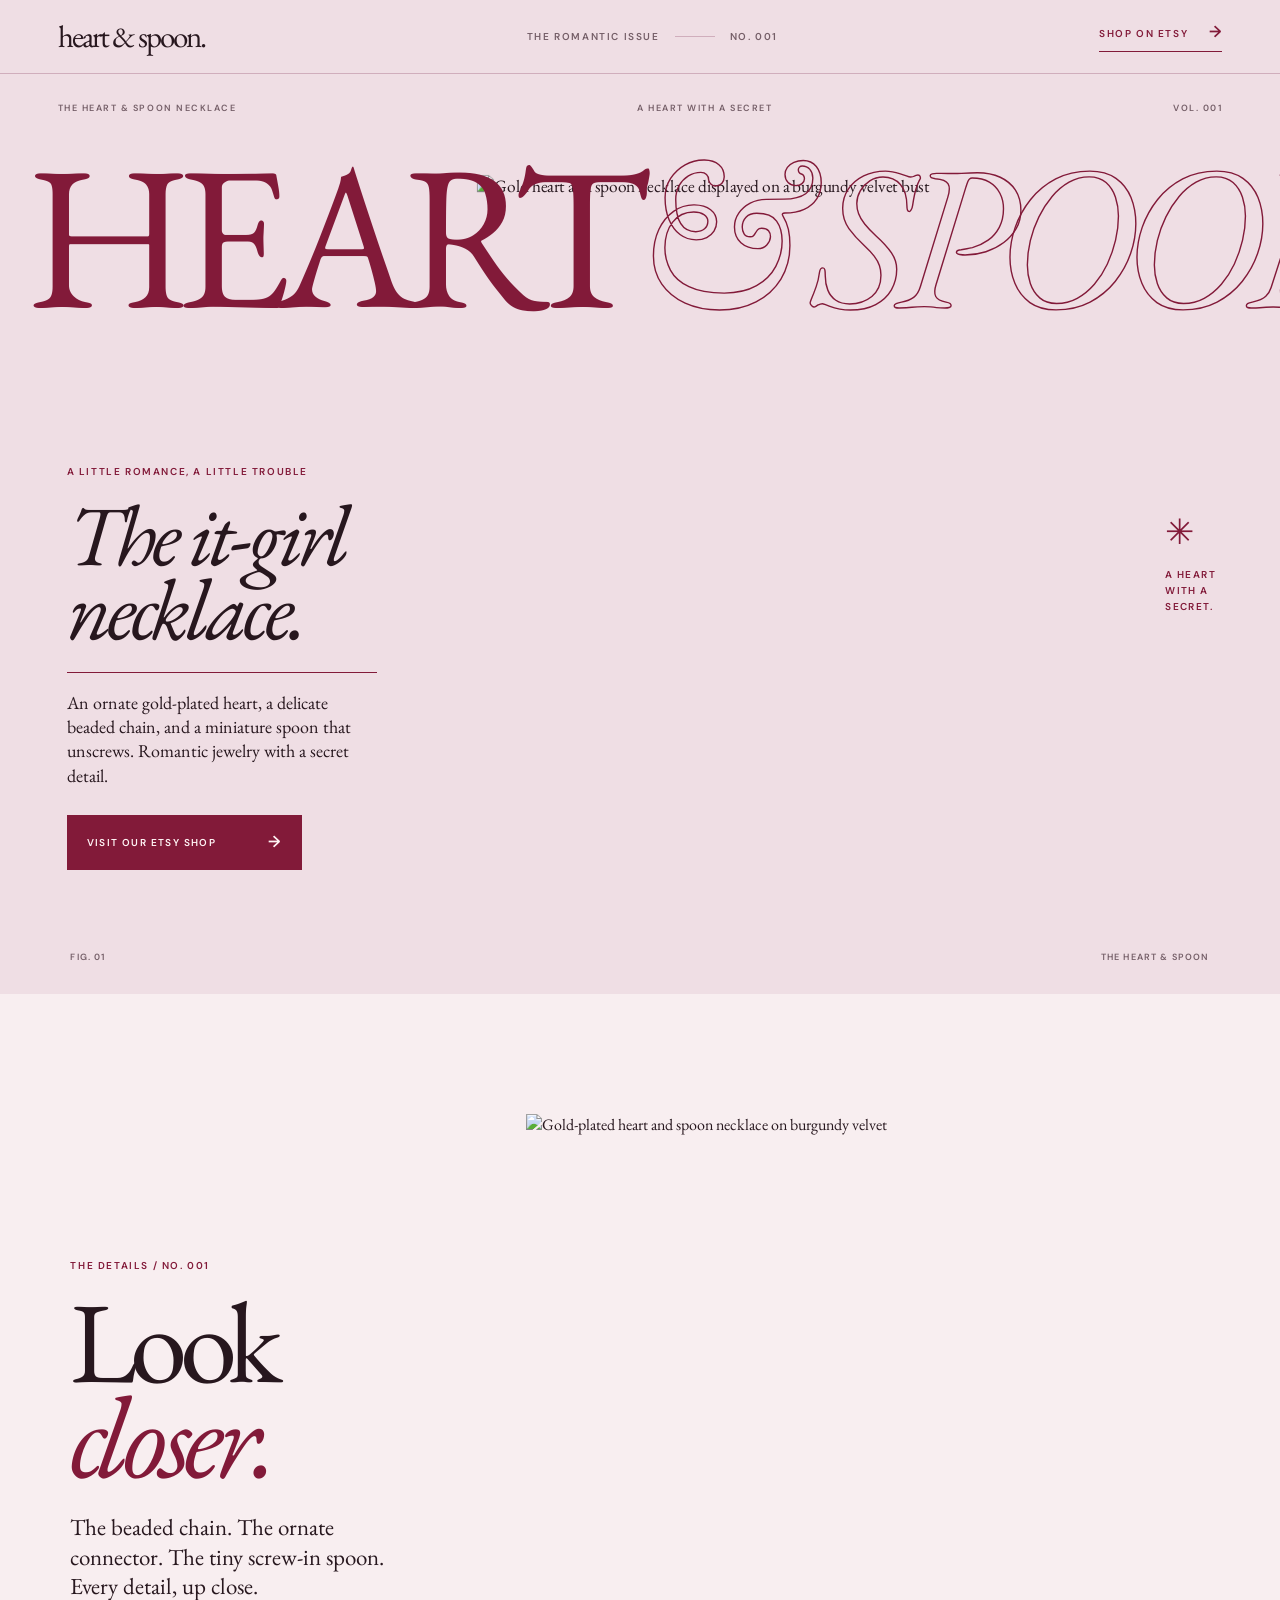
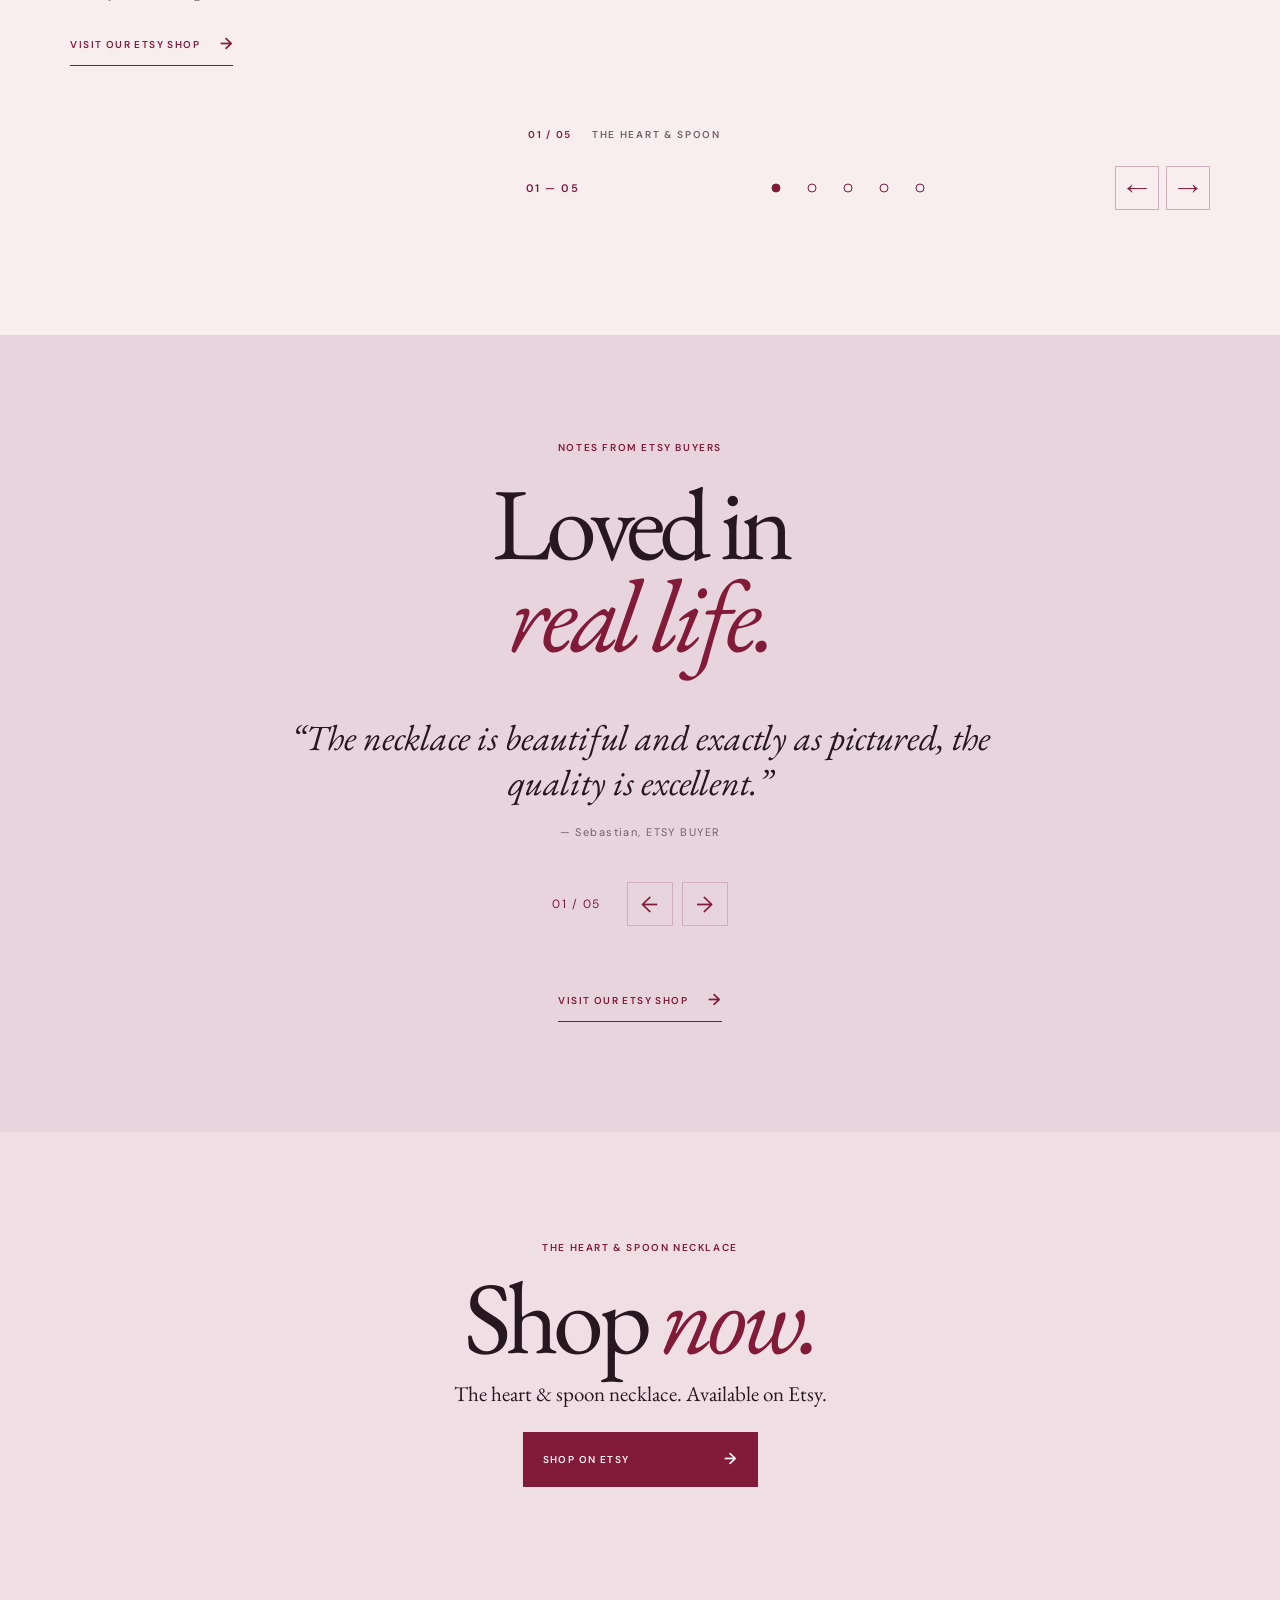
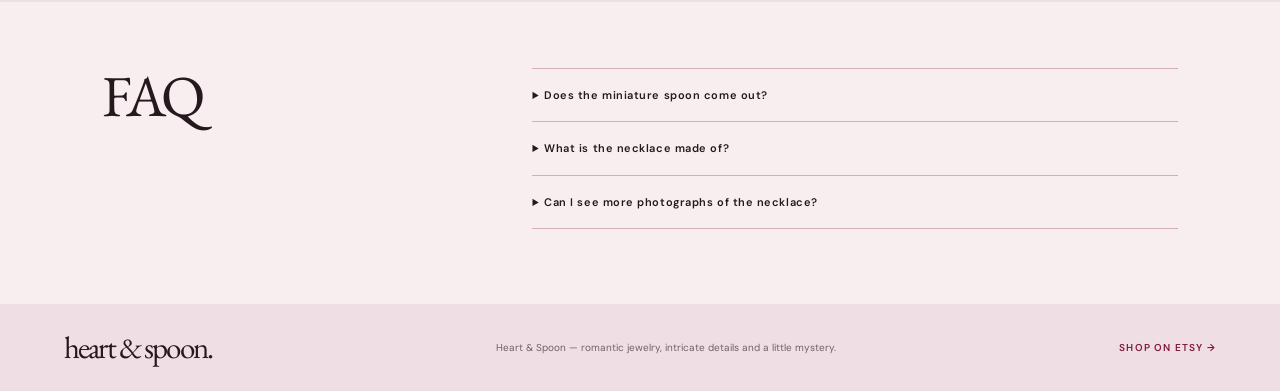
==== commit 7c38c8c3: "Remove artist name references and withdrawn Etsy listing links from Heart & Spoon site" ====
--- a/index.html
+++ b/index.html
@@ -4,40 +4,39 @@
 <meta charset="utf-8">
 <meta name="viewport" content="width=device-width,initial-scale=1">
 <meta name="theme-color" content="#efdee4">
-<title>Lana Del Rey Necklace Inspired Heart & Spoon Pendant | heart & spoon.</title>
-<meta name="description" content="Shop a Lana Del Rey–inspired heart and spoon necklace with an ornate gold-plated brass pendant, beaded chain and removable miniature spoon. Available on Etsy.">
+<title>Heart & Spoon Necklace | Ornate Heart Pendant Jewelry | heart & spoon.</title>
+<meta name="description" content="Discover the Heart & Spoon necklace: an ornate gold-plated brass pendant, a beaded chain and a removable miniature spoon.">
 <link rel="canonical" href="https://heartandspooned.com/">
 <meta property="og:type" content="website">
 <meta name="robots" content="index, follow, max-image-preview:large">
 <meta name="googlebot" content="index, follow">
 <meta property="og:site_name" content="heart & spoon.">
 <meta property="og:title" content="heart & spoon. — The Heart & Spoon Necklace">
-<meta property="og:description" content="She wore her heart out. The Lana Del Rey–inspired heart and spoon necklace.">
+<meta property="og:description" content="She wore her heart out. An ornate heart-and-spoon necklace with a delicate beaded chain and a removable miniature spoon.">
 <meta property="og:image" content="https://raw.githubusercontent.com/jimaeirik-debug/HEART-NECKLACE-/main/BUST.png">
 <meta property="og:url" content="https://heartandspooned.com/">
 <link rel="preconnect" href="https://fonts.googleapis.com">
 <link rel="preconnect" href="https://fonts.gstatic.com" crossorigin>
 <link href="https://fonts.googleapis.com/css2?family=DM+Sans:wght@400;500;600;700&family=EB+Garamond:ital,wght@0,400;0,500;0,600;1,400;1,500&display=swap" rel="stylesheet">
 <link rel="stylesheet" href="styles.css">
-<script type="application/ld+json">{"@context":"https://schema.org","@type":"Product","name":"Lana Del Rey–Inspired Heart & Spoon Necklace","description":"Gold-plated brass heart and spoon necklace with an adjustable beaded chain and a removable miniature screw-in spoon.","image":["https://raw.githubusercontent.com/jimaeirik-debug/HEART-NECKLACE-/main/BUST.png","https://raw.githubusercontent.com/jimaeirik-debug/HEART-NECKLACE-/main/necklace-on-velvet.png"],"material":"Gold-plated brass","url":"https://www.etsy.com/listing/1269458252/"}</script>
 </head>
 <body id="top">
 <a class="skip-link" href="#look-closer">Skip to necklace details</a>
 <header class="site-header">
  <a class="brand" href="#top" aria-label="Heart and Spoon home">heart &amp; spoon.</a>
  <div class="header-issue" aria-hidden="true">THE ROMANTIC ISSUE <span></span> NO. 001</div>
- <a class="header-cta" href="https://www.etsy.com/listing/1269458252/" target="_blank" rel="noopener noreferrer">SHOP ON ETSY <span aria-hidden="true">→</span></a>
+ <a class="header-cta" href="https://www.etsy.com/shop/MambojamboStudios" target="_blank" rel="noopener noreferrer">SHOP ON ETSY <span aria-hidden="true">→</span></a>
 </header>
 <main>
  <section class="hero" aria-labelledby="hero-title">
-  <div class="hero-topline"><span>THE HEART & SPOON NECKLACE</span><span>LANA DEL REY–INSPIRED</span><span>VOL. 001</span></div>
+  <div class="hero-topline"><span>THE HEART & SPOON NECKLACE</span><span>A HEART WITH A SECRET</span><span>VOL. 001</span></div>
   <p class="masthead" aria-label="heart and spoon">HEART<em>&amp; SPOON.</em></p>
   <figure class="hero-picture"><img src="https://raw.githubusercontent.com/jimaeirik-debug/HEART-NECKLACE-/main/BUST.png" alt="Gold heart and spoon necklace displayed on a burgundy velvet bust" width="750" height="1129" fetchpriority="high" decoding="async"><figcaption><span>FIG. 01</span><span>THE HEART & SPOON</span></figcaption></figure>
   <div class="hero-copy">
    <p class="eyebrow">A LITTLE ROMANCE, A LITTLE TROUBLE</p>
    <h1 id="hero-title">The it-girl<br><i>necklace.</i></h1>
-   <p class="hero-description">Inspired by the heart-and-spoon necklace associated with Lana Del Rey. An ornate gold-plated heart, a delicate beaded chain, and a miniature spoon that unscrews.</p>
-   <a class="shop-button" href="https://www.etsy.com/listing/1269458252/" target="_blank" rel="noopener noreferrer">SHOP THE NECKLACE <span aria-hidden="true">→</span></a>
+   <p class="hero-description">An ornate gold-plated heart, a delicate beaded chain, and a miniature spoon that unscrews. Romantic jewelry with a secret detail.</p>
+   <a class="shop-button" href="https://www.etsy.com/shop/MambojamboStudios" target="_blank" rel="noopener noreferrer">VISIT OUR ETSY SHOP <span aria-hidden="true">→</span></a>
   </div>
   <aside class="hero-aside"><span class="asterisk" aria-hidden="true">✳</span><span>A HEART<br>WITH A<br>SECRET.</span></aside>
  </section>
@@ -46,10 +45,10 @@
    <p class="eyebrow">THE DETAILS / NO. 001</p>
    <h2 id="lookbook-heading">Look<br><i>closer.</i></h2>
    <p>The beaded chain. The ornate connector. The tiny screw-in spoon. Every detail, up close.</p>
-   <a class="text-link" href="https://www.etsy.com/listing/1269458252/" target="_blank" rel="noopener noreferrer">VIEW ALL DETAILS ON ETSY <span aria-hidden="true">→</span></a>
+   <a class="text-link" href="https://www.etsy.com/shop/MambojamboStudios" target="_blank" rel="noopener noreferrer">VISIT OUR ETSY SHOP <span aria-hidden="true">→</span></a>
   </div>
   <div class="carousel" aria-roledescription="carousel" aria-label="Heart and spoon necklace photo gallery">
-   <div class="carousel-track" id="gallery-track" tabindex="0" aria-label="Swipe to see necklace photographs"><figure class="carousel-slide" id="gallery-1" aria-label="Photograph 1 of 5"><img src="https://raw.githubusercontent.com/jimaeirik-debug/HEART-NECKLACE-/main/necklace-on-velvet.png" alt="Gold-plated Lana Del Rey–inspired heart and spoon necklace on burgundy velvet" loading="lazy" decoding="async"><figcaption><span>01 / 05</span> THE HEART & SPOON</figcaption></figure>
+   <div class="carousel-track" id="gallery-track" tabindex="0" aria-label="Swipe to see necklace photographs"><figure class="carousel-slide" id="gallery-1" aria-label="Photograph 1 of 5"><img src="https://raw.githubusercontent.com/jimaeirik-debug/HEART-NECKLACE-/main/necklace-on-velvet.png" alt="Gold-plated heart and spoon necklace on burgundy velvet" loading="lazy" decoding="async"><figcaption><span>01 / 05</span> THE HEART & SPOON</figcaption></figure>
 <figure class="carousel-slide" id="gallery-2" aria-label="Photograph 2 of 5"><img src="https://raw.githubusercontent.com/jimaeirik-debug/HEART-NECKLACE-/main/luxury-velvet-jewelry-backdrop%20(1).png" alt="Gold heart and spoon pendant necklace photographed on velvet" loading="lazy" decoding="async"><figcaption><span>02 / 05</span> THE HEART & SPOON</figcaption></figure>
 <figure class="carousel-slide" id="gallery-3" aria-label="Photograph 3 of 5"><img src="https://raw.githubusercontent.com/jimaeirik-debug/HEART-NECKLACE-/main/luxury-necklace-on-velvet%20(1).png" alt="Ornate heart pendant and beaded chain necklace on burgundy velvet" loading="lazy" decoding="async"><figcaption><span>03 / 05</span> THE HEART & SPOON</figcaption></figure>
 <figure class="carousel-slide" id="gallery-4" aria-label="Photograph 4 of 5"><img src="https://raw.githubusercontent.com/jimaeirik-debug/HEART-NECKLACE-/main/luxury-necklace-on-velvet.png" alt="Gold heart and spoon necklace close-up on velvet" loading="lazy" decoding="async"><figcaption><span>04 / 05</span> THE HEART & SPOON</figcaption></figure>
@@ -65,26 +64,26 @@
    </div>
   </div>
  </section>
- <section class="review" aria-labelledby="review-heading"><p class="eyebrow">NOTES FROM ETSY BUYERS</p><h2 id="review-heading">Loved in<br><i>real life.</i></h2><div class="review-carousel" aria-label="Etsy buyer reviews"><div class="review-slides" id="review-slides" aria-live="polite"><figure class="review-slide"><blockquote>“The necklace is beautiful and exactly as pictured, the quality is excellent.”</blockquote><figcaption>— Sebastian, ETSY BUYER</figcaption></figure><figure class="review-slide" hidden><blockquote>“Beautiful necklace :) fast shipping”</blockquote><figcaption>— Janae, ETSY BUYER</figcaption></figure><figure class="review-slide" hidden><blockquote>“Very beautiful, feels heavy and well crafted”</blockquote><figcaption>— Clarissa, ETSY BUYER</figcaption></figure><figure class="review-slide" hidden><blockquote>“Very sweet and looking just like the pictures.”</blockquote><figcaption>— David, ETSY BUYER</figcaption></figure><figure class="review-slide" hidden><blockquote>“i really like it thank you”</blockquote><figcaption>— Etsy buyer, ETSY BUYER</figcaption></figure></div><div class="review-controls"><span id="review-counter" aria-live="polite">01 / 05</span><div class="review-buttons"><button type="button" id="review-prev" aria-label="Previous review">←</button><button type="button" id="review-next" aria-label="Next review">→</button></div></div></div><a href="https://www.etsy.com/listing/1269458252/" target="_blank" rel="noopener noreferrer" class="text-link">READ ALL REVIEWS ON ETSY <span aria-hidden="true">→</span></a></section>
+ <section class="review" aria-labelledby="review-heading"><p class="eyebrow">NOTES FROM ETSY BUYERS</p><h2 id="review-heading">Loved in<br><i>real life.</i></h2><div class="review-carousel" aria-label="Etsy buyer reviews"><div class="review-slides" id="review-slides" aria-live="polite"><figure class="review-slide"><blockquote>“The necklace is beautiful and exactly as pictured, the quality is excellent.”</blockquote><figcaption>— Sebastian, ETSY BUYER</figcaption></figure><figure class="review-slide" hidden><blockquote>“Beautiful necklace :) fast shipping”</blockquote><figcaption>— Janae, ETSY BUYER</figcaption></figure><figure class="review-slide" hidden><blockquote>“Very beautiful, feels heavy and well crafted”</blockquote><figcaption>— Clarissa, ETSY BUYER</figcaption></figure><figure class="review-slide" hidden><blockquote>“Very sweet and looking just like the pictures.”</blockquote><figcaption>— David, ETSY BUYER</figcaption></figure><figure class="review-slide" hidden><blockquote>“i really like it thank you”</blockquote><figcaption>— Etsy buyer, ETSY BUYER</figcaption></figure></div><div class="review-controls"><span id="review-counter" aria-live="polite">01 / 05</span><div class="review-buttons"><button type="button" id="review-prev" aria-label="Previous review">←</button><button type="button" id="review-next" aria-label="Next review">→</button></div></div></div><a href="https://www.etsy.com/shop/MambojamboStudios" target="_blank" rel="noopener noreferrer" class="text-link">VISIT OUR ETSY SHOP <span aria-hidden="true">→</span></a></section>
  <section class="last-cta" aria-label="Shop the necklace">
    <p class="eyebrow">THE HEART & SPOON NECKLACE</p>
    <h2>Shop <i>now.</i></h2>
    <p>The heart &amp; spoon necklace. Available on Etsy.</p>
-   <a class="shop-button" href="https://www.etsy.com/listing/1269458252/" target="_blank" rel="noopener noreferrer">SHOP ON ETSY <span aria-hidden="true">→</span></a>
+   <a class="shop-button" href="https://www.etsy.com/shop/MambojamboStudios" target="_blank" rel="noopener noreferrer">SHOP ON ETSY <span aria-hidden="true">→</span></a>
  </section>
  <section class="faq" aria-labelledby="faq-heading">
   <h2 id="faq-heading">FAQ</h2>
   <div class="faq-items">
    <details><summary>Does the miniature spoon come out?</summary><p>Yes. The miniature spoon screws into the pendant and can be removed.</p></details>
    <details><summary>What is the necklace made of?</summary><p>Gold-plated brass, with an adjustable beaded chain. See the Etsy listing for full product specifications.</p></details>
-   <details><summary>Is this an official Lana Del Rey product?</summary><p>No. It is an independent reproduction inspired by Lana Del Rey, developed using scans of an original piece. It is not affiliated with or endorsed by her.</p></details>
+   <details><summary>Can I see more photographs of the necklace?</summary><p>Yes. Browse the gallery above to explore the pendant, decorative chain and removable spoon in detail.</p></details>
   </div>
  </section>
 </main>
 <footer class="footer">
  <a class="footer-logo" href="#top">heart &amp; spoon.</a>
- <p>Independently produced. Not affiliated with, endorsed by, or officially licensed by Lana Del Rey.</p>
- <a href="https://www.etsy.com/listing/1269458252/" target="_blank" rel="noopener noreferrer">SHOP ON ETSY →</a>
+ <p>Heart &amp; Spoon — romantic jewelry, intricate details and a little mystery.</p>
+ <a href="https://www.etsy.com/shop/MambojamboStudios" target="_blank" rel="noopener noreferrer">SHOP ON ETSY →</a>
 </footer>
 <script>
 (function(){
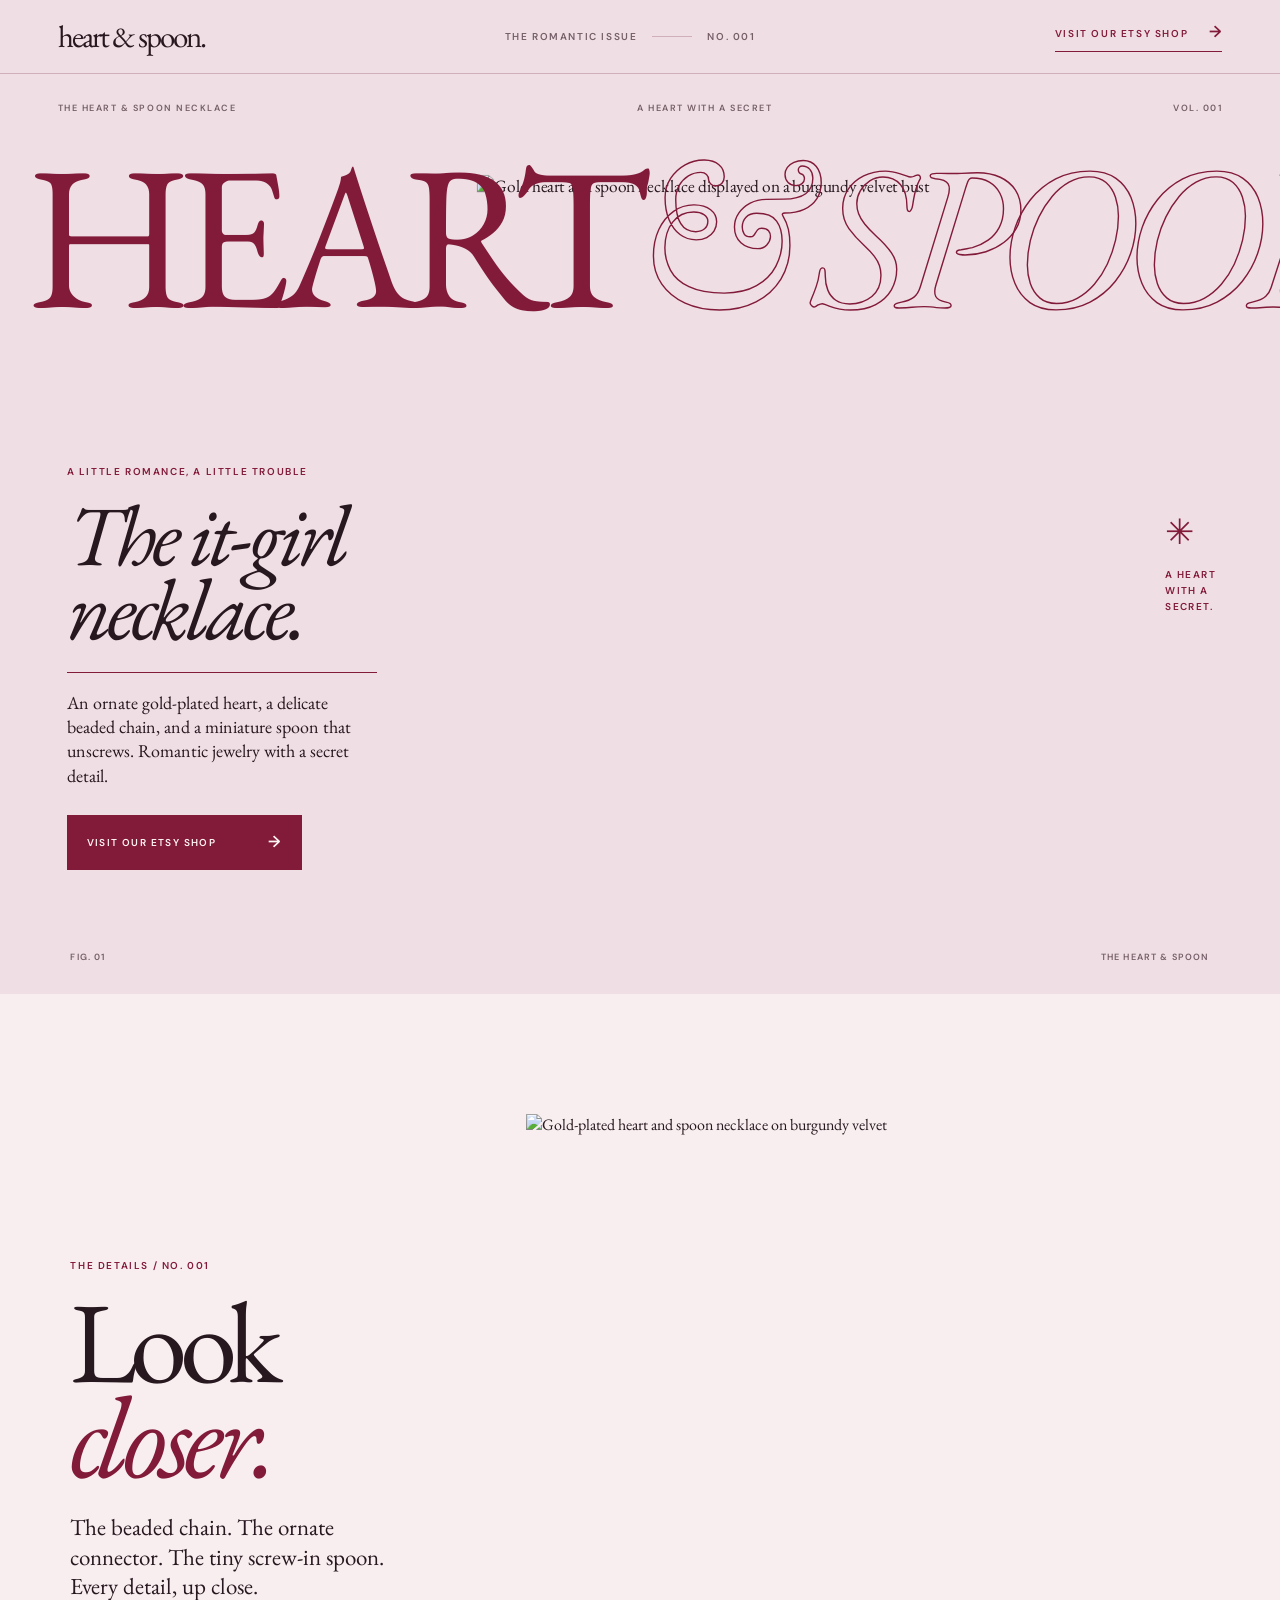
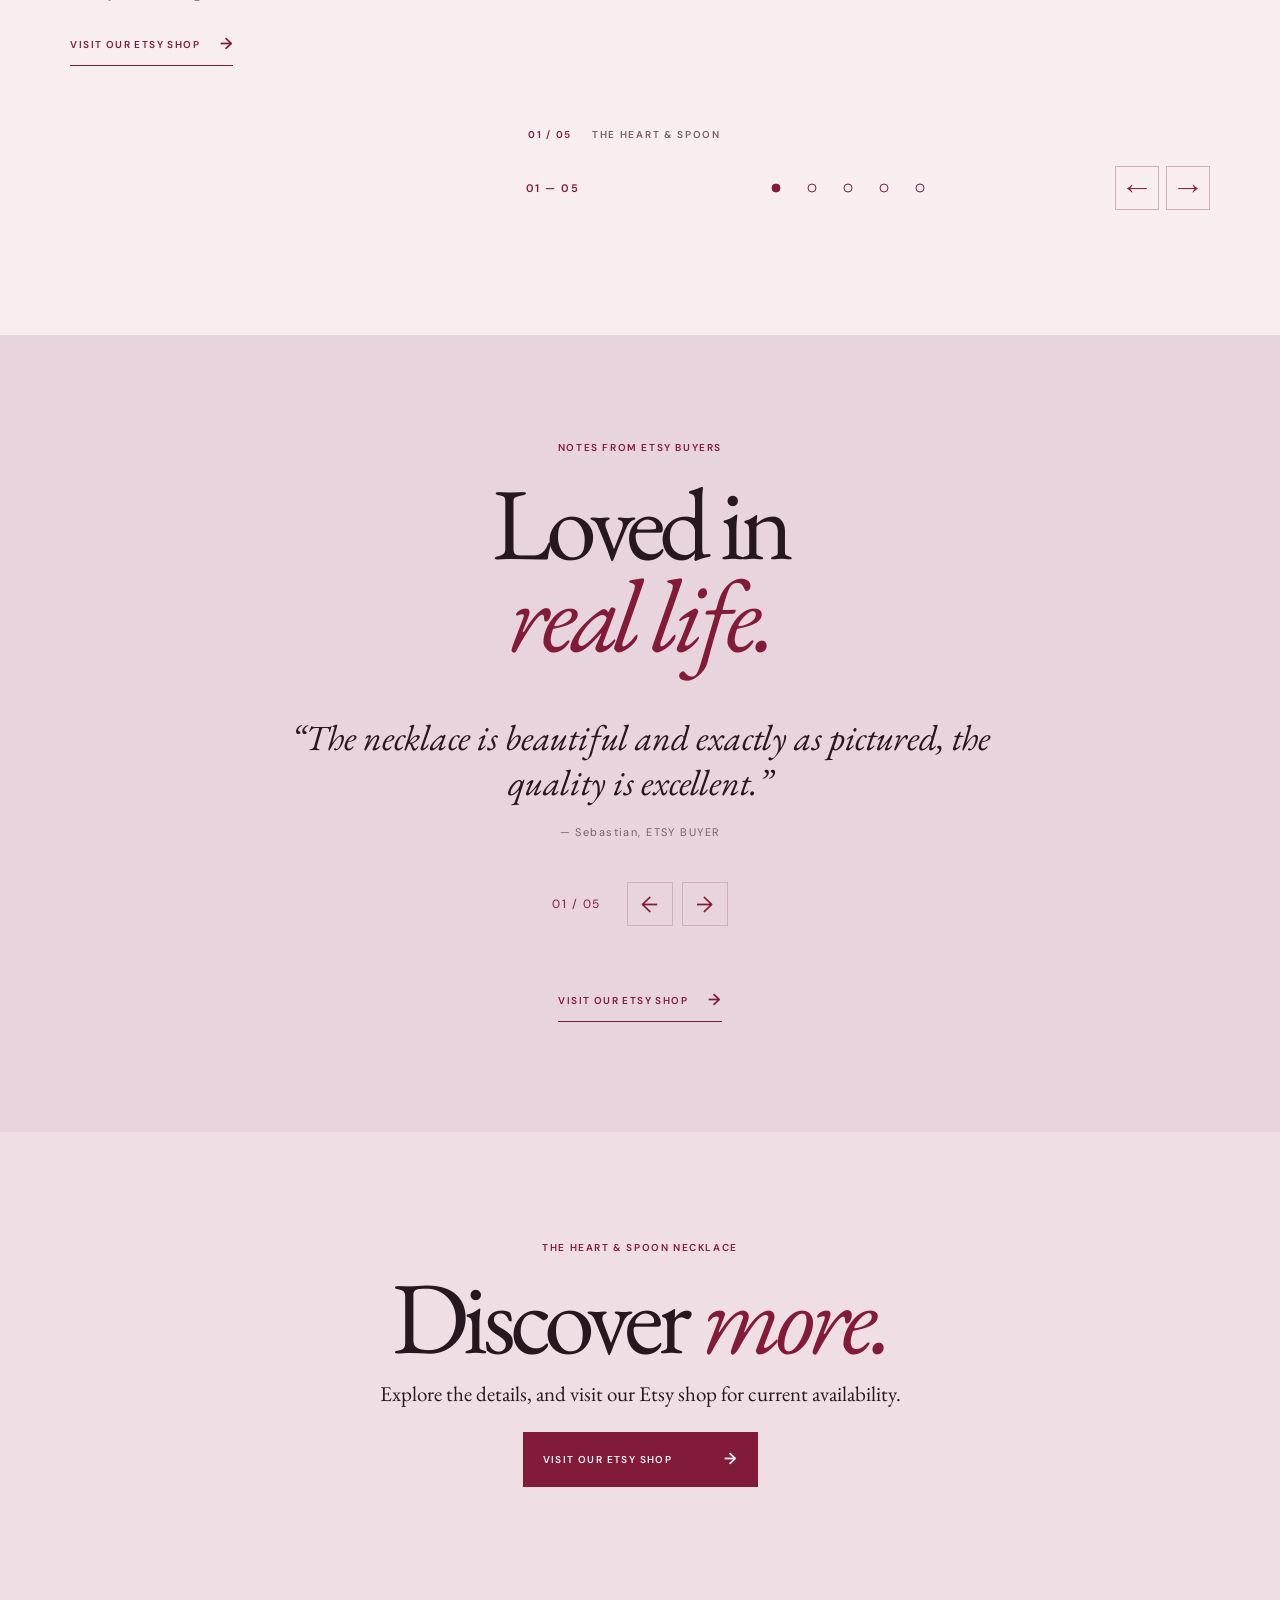
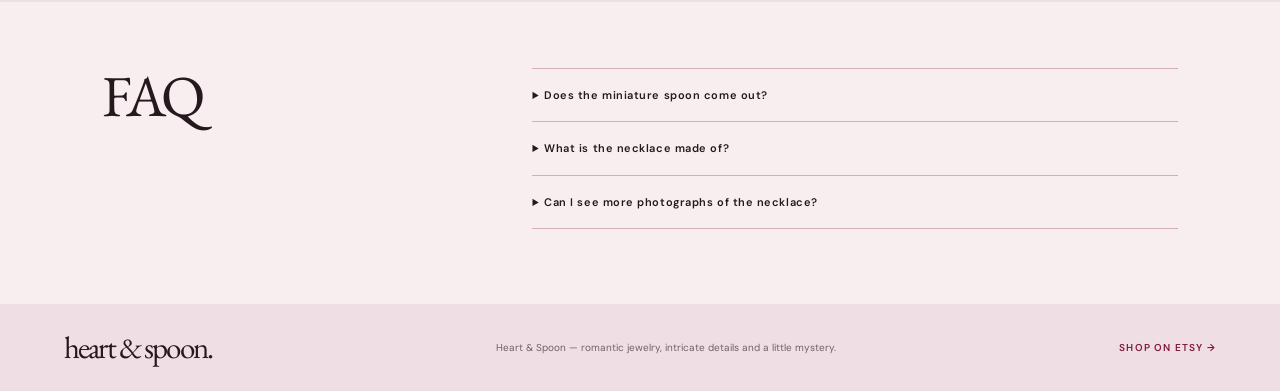
==== commit 941793bd: "Make availability copy accurate while necklace listings are inactive" ====
--- a/index.html
+++ b/index.html
@@ -25,7 +25,7 @@
 <header class="site-header">
  <a class="brand" href="#top" aria-label="Heart and Spoon home">heart &amp; spoon.</a>
  <div class="header-issue" aria-hidden="true">THE ROMANTIC ISSUE <span></span> NO. 001</div>
- <a class="header-cta" href="https://www.etsy.com/shop/MambojamboStudios" target="_blank" rel="noopener noreferrer">SHOP ON ETSY <span aria-hidden="true">→</span></a>
+ <a class="header-cta" href="https://www.etsy.com/shop/MambojamboStudios" target="_blank" rel="noopener noreferrer">VISIT OUR ETSY SHOP <span aria-hidden="true">→</span></a>
 </header>
 <main>
  <section class="hero" aria-labelledby="hero-title">
@@ -65,11 +65,11 @@
   </div>
  </section>
  <section class="review" aria-labelledby="review-heading"><p class="eyebrow">NOTES FROM ETSY BUYERS</p><h2 id="review-heading">Loved in<br><i>real life.</i></h2><div class="review-carousel" aria-label="Etsy buyer reviews"><div class="review-slides" id="review-slides" aria-live="polite"><figure class="review-slide"><blockquote>“The necklace is beautiful and exactly as pictured, the quality is excellent.”</blockquote><figcaption>— Sebastian, ETSY BUYER</figcaption></figure><figure class="review-slide" hidden><blockquote>“Beautiful necklace :) fast shipping”</blockquote><figcaption>— Janae, ETSY BUYER</figcaption></figure><figure class="review-slide" hidden><blockquote>“Very beautiful, feels heavy and well crafted”</blockquote><figcaption>— Clarissa, ETSY BUYER</figcaption></figure><figure class="review-slide" hidden><blockquote>“Very sweet and looking just like the pictures.”</blockquote><figcaption>— David, ETSY BUYER</figcaption></figure><figure class="review-slide" hidden><blockquote>“i really like it thank you”</blockquote><figcaption>— Etsy buyer, ETSY BUYER</figcaption></figure></div><div class="review-controls"><span id="review-counter" aria-live="polite">01 / 05</span><div class="review-buttons"><button type="button" id="review-prev" aria-label="Previous review">←</button><button type="button" id="review-next" aria-label="Next review">→</button></div></div></div><a href="https://www.etsy.com/shop/MambojamboStudios" target="_blank" rel="noopener noreferrer" class="text-link">VISIT OUR ETSY SHOP <span aria-hidden="true">→</span></a></section>
- <section class="last-cta" aria-label="Shop the necklace">
+ <section class="last-cta" aria-label="Explore the necklace">
    <p class="eyebrow">THE HEART & SPOON NECKLACE</p>
-   <h2>Shop <i>now.</i></h2>
-   <p>The heart &amp; spoon necklace. Available on Etsy.</p>
-   <a class="shop-button" href="https://www.etsy.com/shop/MambojamboStudios" target="_blank" rel="noopener noreferrer">SHOP ON ETSY <span aria-hidden="true">→</span></a>
+   <h2>Discover <i>more.</i></h2>
+   <p>Explore the details, and visit our Etsy shop for current availability.</p>
+   <a class="shop-button" href="https://www.etsy.com/shop/MambojamboStudios" target="_blank" rel="noopener noreferrer">VISIT OUR ETSY SHOP <span aria-hidden="true">→</span></a>
  </section>
  <section class="faq" aria-labelledby="faq-heading">
   <h2 id="faq-heading">FAQ</h2>
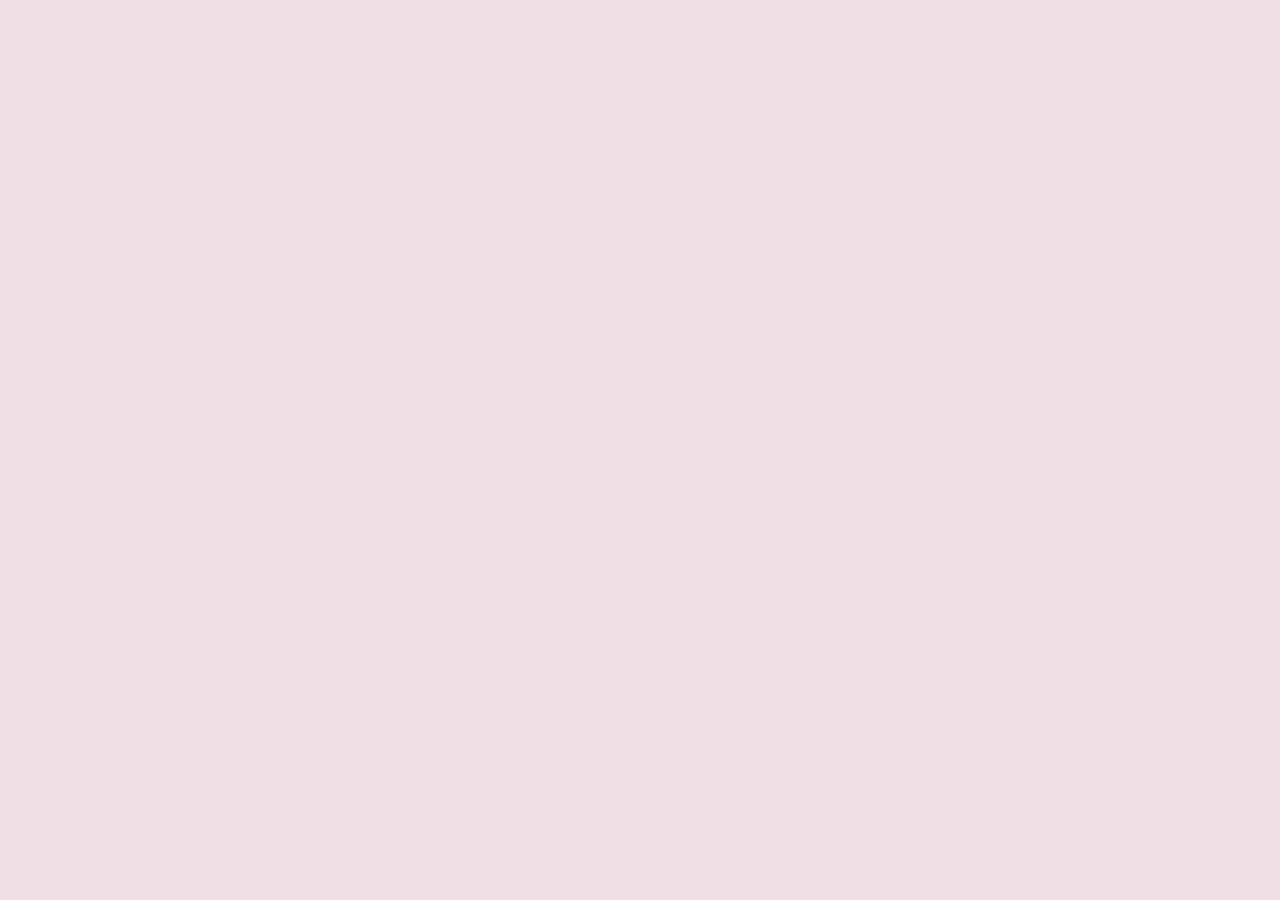
==== commit 20c5a5b0: "Rebuild Heart & Spooned home for multi-category fashion store" ====
--- a/index.html
+++ b/index.html
@@ -1,110 +1,25 @@
 <!doctype html>
 <html lang="en">
 <head>
-<meta charset="utf-8">
-<meta name="viewport" content="width=device-width,initial-scale=1">
-<meta name="theme-color" content="#efdee4">
-<title>Heart & Spoon Necklace | Ornate Heart Pendant Jewelry | heart & spoon.</title>
-<meta name="description" content="Discover the Heart & Spoon necklace: an ornate gold-plated brass pendant, a beaded chain and a removable miniature spoon.">
-<link rel="canonical" href="https://heartandspooned.com/">
-<meta property="og:type" content="website">
-<meta name="robots" content="index, follow, max-image-preview:large">
-<meta name="googlebot" content="index, follow">
-<meta property="og:site_name" content="heart & spoon.">
-<meta property="og:title" content="heart & spoon. — The Heart & Spoon Necklace">
-<meta property="og:description" content="She wore her heart out. An ornate heart-and-spoon necklace with a delicate beaded chain and a removable miniature spoon.">
-<meta property="og:image" content="https://raw.githubusercontent.com/jimaeirik-debug/HEART-NECKLACE-/main/BUST.png">
-<meta property="og:url" content="https://heartandspooned.com/">
-<link rel="preconnect" href="https://fonts.googleapis.com">
-<link rel="preconnect" href="https://fonts.gstatic.com" crossorigin>
-<link href="https://fonts.googleapis.com/css2?family=DM+Sans:wght@400;500;600;700&family=EB+Garamond:ital,wght@0,400;0,500;0,600;1,400;1,500&display=swap" rel="stylesheet">
-<link rel="stylesheet" href="styles.css">
+  <meta charset="utf-8">
+  <meta name="viewport" content="width=device-width, initial-scale=1">
+  <meta name="theme-color" content="#f5eee9">
+  <meta name="description" content="Fashion objects worth keeping. Discover jewelry, future suede handbags and an independent edit at Heart & Spooned.">
+  <title>Heart & Spooned | The Objects of Desire Edit</title>
+  <meta property="og:type" content="website">
+  <meta property="og:site_name" content="Heart & Spooned">
+  <meta property="og:title" content="Heart & Spooned | The Objects of Desire Edit">
+  <meta property="og:description" content="Fashion objects worth keeping. Discover jewelry, future suede handbags and an independent edit at Heart & Spooned.">
+  <meta property="og:url" content="https://heartandspooned.com/">
+  <link rel="canonical" href="https://heartandspooned.com/">
+  <link rel="preconnect" href="https://fonts.googleapis.com">
+  <link rel="preconnect" href="https://fonts.gstatic.com" crossorigin>
+  <link href="https://fonts.googleapis.com/css2?family=DM+Sans:wght@400;500;600;700&family=EB+Garamond:ital,wght@0,400;0,500;0,600;1,400;1,500&display=swap" rel="stylesheet">
+  <link rel="stylesheet" href="/styles.css">
+  <script defer src="/store.js"></script>
 </head>
-<body id="top">
-<a class="skip-link" href="#look-closer">Skip to necklace details</a>
-<header class="site-header">
- <a class="brand" href="#top" aria-label="Heart and Spoon home">heart &amp; spoon.</a>
- <div class="header-issue" aria-hidden="true">THE ROMANTIC ISSUE <span></span> NO. 001</div>
- <a class="header-cta" href="https://www.etsy.com/shop/MambojamboStudios" target="_blank" rel="noopener noreferrer">VISIT OUR ETSY SHOP <span aria-hidden="true">→</span></a>
-</header>
-<main>
- <section class="hero" aria-labelledby="hero-title">
-  <div class="hero-topline"><span>THE HEART & SPOON NECKLACE</span><span>A HEART WITH A SECRET</span><span>VOL. 001</span></div>
-  <p class="masthead" aria-label="heart and spoon">HEART<em>&amp; SPOON.</em></p>
-  <figure class="hero-picture"><img src="https://raw.githubusercontent.com/jimaeirik-debug/HEART-NECKLACE-/main/BUST.png" alt="Gold heart and spoon necklace displayed on a burgundy velvet bust" width="750" height="1129" fetchpriority="high" decoding="async"><figcaption><span>FIG. 01</span><span>THE HEART & SPOON</span></figcaption></figure>
-  <div class="hero-copy">
-   <p class="eyebrow">A LITTLE ROMANCE, A LITTLE TROUBLE</p>
-   <h1 id="hero-title">The it-girl<br><i>necklace.</i></h1>
-   <p class="hero-description">An ornate gold-plated heart, a delicate beaded chain, and a miniature spoon that unscrews. Romantic jewelry with a secret detail.</p>
-   <a class="shop-button" href="https://www.etsy.com/shop/MambojamboStudios" target="_blank" rel="noopener noreferrer">VISIT OUR ETSY SHOP <span aria-hidden="true">→</span></a>
-  </div>
-  <aside class="hero-aside"><span class="asterisk" aria-hidden="true">✳</span><span>A HEART<br>WITH A<br>SECRET.</span></aside>
- </section>
- <section class="lookbook" id="look-closer" aria-labelledby="lookbook-heading">
-  <div class="lookbook-heading">
-   <p class="eyebrow">THE DETAILS / NO. 001</p>
-   <h2 id="lookbook-heading">Look<br><i>closer.</i></h2>
-   <p>The beaded chain. The ornate connector. The tiny screw-in spoon. Every detail, up close.</p>
-   <a class="text-link" href="https://www.etsy.com/shop/MambojamboStudios" target="_blank" rel="noopener noreferrer">VISIT OUR ETSY SHOP <span aria-hidden="true">→</span></a>
-  </div>
-  <div class="carousel" aria-roledescription="carousel" aria-label="Heart and spoon necklace photo gallery">
-   <div class="carousel-track" id="gallery-track" tabindex="0" aria-label="Swipe to see necklace photographs"><figure class="carousel-slide" id="gallery-1" aria-label="Photograph 1 of 5"><img src="https://raw.githubusercontent.com/jimaeirik-debug/HEART-NECKLACE-/main/necklace-on-velvet.png" alt="Gold-plated heart and spoon necklace on burgundy velvet" loading="lazy" decoding="async"><figcaption><span>01 / 05</span> THE HEART & SPOON</figcaption></figure>
-<figure class="carousel-slide" id="gallery-2" aria-label="Photograph 2 of 5"><img src="https://raw.githubusercontent.com/jimaeirik-debug/HEART-NECKLACE-/main/luxury-velvet-jewelry-backdrop%20(1).png" alt="Gold heart and spoon pendant necklace photographed on velvet" loading="lazy" decoding="async"><figcaption><span>02 / 05</span> THE HEART & SPOON</figcaption></figure>
-<figure class="carousel-slide" id="gallery-3" aria-label="Photograph 3 of 5"><img src="https://raw.githubusercontent.com/jimaeirik-debug/HEART-NECKLACE-/main/luxury-necklace-on-velvet%20(1).png" alt="Ornate heart pendant and beaded chain necklace on burgundy velvet" loading="lazy" decoding="async"><figcaption><span>03 / 05</span> THE HEART & SPOON</figcaption></figure>
-<figure class="carousel-slide" id="gallery-4" aria-label="Photograph 4 of 5"><img src="https://raw.githubusercontent.com/jimaeirik-debug/HEART-NECKLACE-/main/luxury-necklace-on-velvet.png" alt="Gold heart and spoon necklace close-up on velvet" loading="lazy" decoding="async"><figcaption><span>04 / 05</span> THE HEART & SPOON</figcaption></figure>
-<figure class="carousel-slide" id="gallery-5" aria-label="Photograph 5 of 5"><img src="https://raw.githubusercontent.com/jimaeirik-debug/HEART-NECKLACE-/main/luxury-necklace.png" alt="Heart and spoon pendant necklace product detail photograph" loading="lazy" decoding="async"><figcaption><span>05 / 05</span> THE HEART & SPOON</figcaption></figure>
-
-</div><div class="carousel-controls">
-     <span class="carousel-counter" id="gallery-count" aria-live="polite">01 — 05</span>
-     <div class="carousel-dots" id="gallery-dots" aria-label="Choose photograph"><button type="button" class="dot active" aria-label="Show photograph 1" aria-current="true" data-slide="0"></button><button type="button" class="dot" aria-label="Show photograph 2" data-slide="1"></button><button type="button" class="dot" aria-label="Show photograph 3" data-slide="2"></button><button type="button" class="dot" aria-label="Show photograph 4" data-slide="3"></button><button type="button" class="dot" aria-label="Show photograph 5" data-slide="4"></button></div>
-     <div class="carousel-arrows">
-       <button id="gallery-prev" type="button" aria-label="Previous photograph">←</button>
-       <button id="gallery-next" type="button" aria-label="Next photograph">→</button>
-     </div>
-   </div>
-  </div>
- </section>
- <section class="review" aria-labelledby="review-heading"><p class="eyebrow">NOTES FROM ETSY BUYERS</p><h2 id="review-heading">Loved in<br><i>real life.</i></h2><div class="review-carousel" aria-label="Etsy buyer reviews"><div class="review-slides" id="review-slides" aria-live="polite"><figure class="review-slide"><blockquote>“The necklace is beautiful and exactly as pictured, the quality is excellent.”</blockquote><figcaption>— Sebastian, ETSY BUYER</figcaption></figure><figure class="review-slide" hidden><blockquote>“Beautiful necklace :) fast shipping”</blockquote><figcaption>— Janae, ETSY BUYER</figcaption></figure><figure class="review-slide" hidden><blockquote>“Very beautiful, feels heavy and well crafted”</blockquote><figcaption>— Clarissa, ETSY BUYER</figcaption></figure><figure class="review-slide" hidden><blockquote>“Very sweet and looking just like the pictures.”</blockquote><figcaption>— David, ETSY BUYER</figcaption></figure><figure class="review-slide" hidden><blockquote>“i really like it thank you”</blockquote><figcaption>— Etsy buyer, ETSY BUYER</figcaption></figure></div><div class="review-controls"><span id="review-counter" aria-live="polite">01 / 05</span><div class="review-buttons"><button type="button" id="review-prev" aria-label="Previous review">←</button><button type="button" id="review-next" aria-label="Next review">→</button></div></div></div><a href="https://www.etsy.com/shop/MambojamboStudios" target="_blank" rel="noopener noreferrer" class="text-link">VISIT OUR ETSY SHOP <span aria-hidden="true">→</span></a></section>
- <section class="last-cta" aria-label="Explore the necklace">
-   <p class="eyebrow">THE HEART & SPOON NECKLACE</p>
-   <h2>Discover <i>more.</i></h2>
-   <p>Explore the details, and visit our Etsy shop for current availability.</p>
-   <a class="shop-button" href="https://www.etsy.com/shop/MambojamboStudios" target="_blank" rel="noopener noreferrer">VISIT OUR ETSY SHOP <span aria-hidden="true">→</span></a>
- </section>
- <section class="faq" aria-labelledby="faq-heading">
-  <h2 id="faq-heading">FAQ</h2>
-  <div class="faq-items">
-   <details><summary>Does the miniature spoon come out?</summary><p>Yes. The miniature spoon screws into the pendant and can be removed.</p></details>
-   <details><summary>What is the necklace made of?</summary><p>Gold-plated brass, with an adjustable beaded chain. See the Etsy listing for full product specifications.</p></details>
-   <details><summary>Can I see more photographs of the necklace?</summary><p>Yes. Browse the gallery above to explore the pendant, decorative chain and removable spoon in detail.</p></details>
-  </div>
- </section>
-</main>
-<footer class="footer">
- <a class="footer-logo" href="#top">heart &amp; spoon.</a>
- <p>Heart &amp; Spoon — romantic jewelry, intricate details and a little mystery.</p>
- <a href="https://www.etsy.com/shop/MambojamboStudios" target="_blank" rel="noopener noreferrer">SHOP ON ETSY →</a>
-</footer>
-<script>
-(function(){
- const track=document.getElementById("gallery-track");
- const slides=Array.from(track.querySelectorAll(".carousel-slide"));
- const dots=Array.from(document.querySelectorAll(".carousel-dots button"));
- const count=document.getElementById("gallery-count");
- let current=0;
- function update(i){
-   current=(i+slides.length)%slides.length;
-   count.textContent=String(current+1).padStart(2,"0")+" — "+String(slides.length).padStart(2,"0");
-   dots.forEach((d,k)=>{d.classList.toggle("active",k===current);if(k===current)d.setAttribute("aria-current","true");else d.removeAttribute("aria-current");});
- }
- function select(i){update(i);const slide=slides[current];track.scrollTo({left:slide.offsetLeft-slides[0].offsetLeft,behavior:window.matchMedia("(prefers-reduced-motion: reduce)").matches?"auto":"smooth"});}
- document.getElementById("gallery-prev").addEventListener("click",()=>select(current-1));
- document.getElementById("gallery-next").addEventListener("click",()=>select(current+1));
- dots.forEach((d,i)=>d.addEventListener("click",()=>select(i)));
- track.addEventListener("keydown",e=>{if(e.key==="ArrowRight"){e.preventDefault();select(current+1)}else if(e.key==="ArrowLeft"){e.preventDefault();select(current-1)}});
- let ticking=false;
- track.addEventListener("scroll",()=>{if(ticking)return;ticking=true;requestAnimationFrame(()=>{const rect=track.getBoundingClientRect();let best=0,delta=Infinity;slides.forEach((slide,i)=>{const d=Math.abs(slide.getBoundingClientRect().left-rect.left);if(d<delta){delta=d;best=i;}});update(best);ticking=false;});},{passive:true});
-})();
-</script>
-<script>(function(){const slides=[...document.querySelectorAll(".review-slide")];const counter=document.getElementById("review-counter");let active=0;function show(n){active=(n+slides.length)%slides.length;slides.forEach((el,i)=>{el.hidden=i!==active});counter.textContent=String(active+1).padStart(2,"0")+" / "+String(slides.length).padStart(2,"0")}document.getElementById("review-prev").addEventListener("click",()=>show(active-1));document.getElementById("review-next").addEventListener("click",()=>show(active+1));const root=document.querySelector(".review-carousel");let start=null;root.addEventListener("touchstart",e=>{start=e.changedTouches[0].clientX},{passive:true});root.addEventListener("touchend",e=>{if(start===null)return;const dx=e.changedTouches[0].clientX-start;if(Math.abs(dx)>45)show(active+(dx<0?1:-1));start=null},{passive:true});})();</script></body>
+<body data-page="home">
+  <a class="skip-link" href="#main">Skip to content</a>
+  <div id="site"></div>
+</body>
 </html>
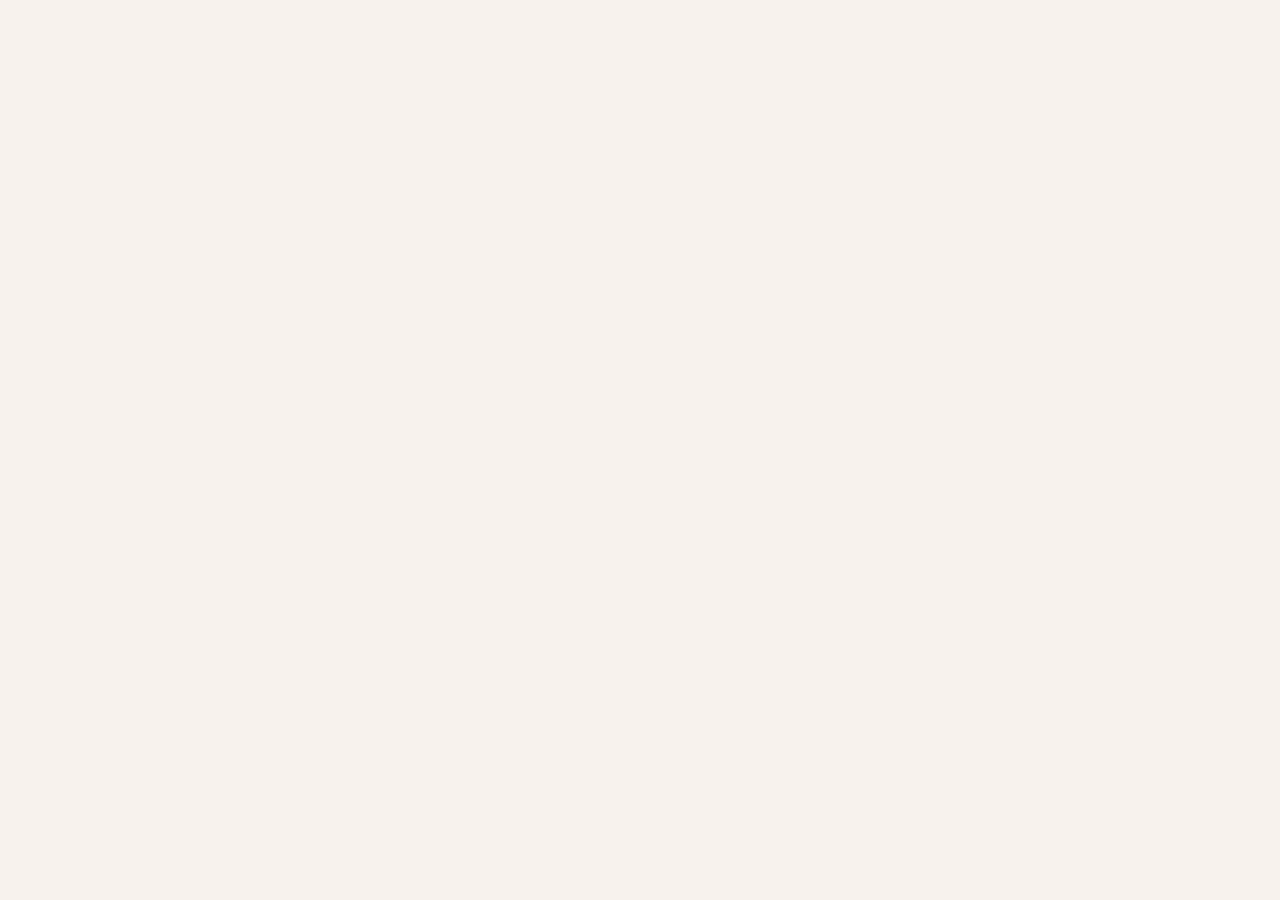
==== commit 770b16d5: "Set uploaded suede handbag campaign imagery for index.html social sharing" ====
--- a/index.html
+++ b/index.html
@@ -8,6 +8,8 @@
   <title>Heart & Spooned | The Objects of Desire Edit</title>
   <meta property="og:type" content="website">
   <meta property="og:site_name" content="Heart & Spooned">
+  <meta property="og:image" content="https://cdn.shopify.com/s/files/1/0605/4841/5546/files/heart-and-spooned-suede-bag-editorial.png?v=1795006482">
+  <meta property="og:image:alt" content="Heart & Spooned editorial campaign featuring a brown suede handbag and burgundy styling">
   <meta property="og:title" content="Heart & Spooned | The Objects of Desire Edit">
   <meta property="og:description" content="Fashion objects worth keeping. Discover jewelry, future suede handbags and an independent edit at Heart & Spooned.">
   <meta property="og:url" content="https://heartandspooned.com/">
--- a/styles.css
+++ b/styles.css
@@ -1,71 +1,34 @@
-:root{--pink:#efdee4;--pinklight:#f8eef0;--wine:#821a39;--dark-wine:#5b1430;--ink:#27171e;--muted:#755f68;--line:#d0aebc;--serif:'EB Garamond',Georgia,serif;--sans:'DM Sans',Arial,sans-serif}
-*{box-sizing:border-box}html{scroll-behavior:smooth}body{margin:0;background:var(--pink);color:var(--ink);font-family:var(--serif);-webkit-font-smoothing:antialiased}img{display:block;width:100%;max-width:100%}a{color:inherit;text-decoration:none}p,h1,h2,figure,blockquote{margin:0}button{font:inherit}.skip-link{position:absolute;left:10px;top:-100px;background:white;padding:15px;z-index:99}.skip-link:focus{top:10px}a:focus-visible,button:focus-visible,.carousel-track:focus-visible,summary:focus-visible{outline:2px solid var(--wine);outline-offset:4px}
-.site-header{height:74px;padding:0 4.5%;display:flex;justify-content:space-between;align-items:center;border-bottom:1px solid var(--line);position:relative;z-index:10}.brand,.footer-logo{font:400 31px/1 var(--serif);letter-spacing:-.06em}.header-issue,.header-cta{font:600 10px/1.4 var(--sans);letter-spacing:.16em}.header-issue{display:flex;align-items:center;gap:15px;color:var(--muted)}.header-issue span{width:40px;border-top:1px solid var(--line)}.header-cta{color:var(--wine);padding-bottom:7px;border-bottom:1px solid var(--wine)}.header-cta span{font-size:16px;margin-left:17px}
-.eyebrow{font:600 10px/1.5 var(--sans);letter-spacing:.16em;color:var(--wine)}
-.hero{position:relative;min-height:920px;overflow:hidden;isolation:isolate}.hero-topline{position:absolute;z-index:5;top:28px;left:4.5%;right:4.5%;display:flex;justify-content:space-between;color:var(--muted);font:600 9px/1.5 var(--sans);letter-spacing:.17em}.masthead{position:absolute;top:81px;left:2%;z-index:4;color:var(--wine);font:400 clamp(125px,19vw,300px)/.78 var(--serif);letter-spacing:-.085em;white-space:nowrap;pointer-events:none}.masthead em{font-style:italic;color:transparent;-webkit-text-stroke:1.4px var(--wine)}.hero-picture{position:absolute;top:192px;left:39%;width:min(41%,610px);height:clamp(580px,52vw,725px);z-index:2;background:transparent;overflow:visible}.hero-picture img{width:100%;height:100%;object-fit:contain;object-position:center bottom;background:transparent}.hero-picture figcaption{display:flex;justify-content:space-between;padding-top:8px;font:600 9px/1.3 var(--sans);letter-spacing:.13em;color:var(--muted)}.hero-copy{position:absolute;top:390px;left:5.2%;width:32%;max-width:400px;z-index:5}.hero-copy h1{margin:20px 0 25px;font:italic 400 clamp(68px,6.7vw,103px)/.86 var(--serif);letter-spacing:-.055em}.hero-description{max-width:310px;padding-top:18px;border-top:1px solid var(--wine);font:400 18px/1.36 var(--serif)}.shop-button{display:inline-flex;gap:30px;align-items:center;justify-content:space-between;min-width:235px;padding:17px 20px;background:var(--wine);color:#fff4f5;margin-top:27px;transition:background .2s;font:600 10px/1.3 var(--sans);letter-spacing:.14em}.shop-button:hover{background:var(--dark-wine)}.shop-button span{font-size:16px}.hero-aside{position:absolute;top:440px;right:5%;color:var(--wine);font:600 10px/1.6 var(--sans);letter-spacing:.14em}.asterisk{display:block;font:400 35px/1 var(--serif);margin-bottom:18px}
-.lookbook{background:var(--pinklight);padding:120px 5.5% 125px;display:grid;grid-template-columns:32% minmax(0,1fr);gap:8%;align-items:center}.lookbook-heading{padding-right:10px}.lookbook h2{margin:21px 0 30px;font:400 clamp(82px,9vw,142px)/.82 var(--serif);letter-spacing:-.063em}.lookbook h2 i{font-weight:400;color:var(--wine)}.lookbook-heading>p:not(.eyebrow){font:400 23px/1.28 var(--serif);max-width:350px}.text-link{display:inline-flex;align-items:center;gap:20px;font:600 10px/1.4 var(--sans);letter-spacing:.14em;border-bottom:1px solid var(--wine);padding-bottom:9px;color:var(--wine);margin-top:32px}.text-link span{font-size:16px}
-.carousel{min-width:0}.carousel-track{display:flex;gap:0;overflow-x:auto;scroll-behavior:smooth;scroll-snap-type:x mandatory;scrollbar-width:none;overscroll-behavior-x:contain}.carousel-track::-webkit-scrollbar{display:none}.carousel-slide{width:100%;min-width:100%;scroll-snap-align:start;scroll-snap-stop:always}.carousel-slide img{width:100%;height:min(50vw,600px);min-height:430px;object-fit:cover;object-position:center;background:#5f1836}.carousel-slide figcaption{padding:14px 2px 0;display:flex;gap:20px;color:var(--muted);font:600 10px/1.4 var(--sans);letter-spacing:.17em}.carousel-slide figcaption span{color:var(--wine)}.carousel-controls{display:flex;align-items:center;justify-content:space-between;margin-top:24px;gap:20px}.carousel-counter{min-width:55px;color:var(--wine);font:600 11px/1.3 var(--sans);letter-spacing:.13em}.carousel-dots{display:flex;align-items:center;gap:10px}.carousel-dots button{border:0;background:transparent;width:28px;height:32px;position:relative;padding:0;cursor:pointer}.carousel-dots button:after{content:"";position:absolute;width:7px;height:7px;top:50%;left:50%;transform:translate(-50%,-50%);border-radius:50%;border:1px solid var(--wine)}.carousel-dots button.active:after{background:var(--wine)}.carousel-arrows{display:flex;gap:7px}.carousel-arrows button{width:44px;height:42px;background:transparent;border:1px solid var(--line);font:400 22px/1 var(--serif);color:var(--wine);cursor:pointer}.carousel-arrows button:hover{background:#eedee3}
-.review{text-align:center;background:#e7d4dc;padding:105px 7% 110px}.review h2{margin:22px 0 24px;font:400 clamp(66px,8vw,116px)/.9 var(--serif);letter-spacing:-.055em}.review h2 i{color:var(--wine)}.review blockquote{max-width:790px;margin:0 auto;font:italic 400 clamp(23px,2.8vw,37px)/1.24 var(--serif)}.review .text-link{margin-top:37px}
-.last-cta{text-align:center;background:var(--pink);padding:108px 6% 115px}.last-cta h2{margin:18px 0 19px;font:400 clamp(64px,8vw,112px)/.86 var(--serif);letter-spacing:-.056em}.last-cta h2 i{font-weight:400;color:var(--wine)}.last-cta>p:not(.eyebrow){font:400 21px/1.3 var(--serif)}.last-cta .shop-button{margin-top:25px}
-.faq{background:var(--pinklight);padding:66px 8% 75px;display:grid;grid-template-columns:32% 1fr;gap:8%}.faq h2{font:400 58px/.95 var(--serif);letter-spacing:-.045em}.faq-items{border-top:1px solid var(--line)}.faq details{padding:18px 0;border-bottom:1px solid var(--line)}.faq summary{cursor:pointer;font:600 11px/1.5 var(--sans);letter-spacing:.05em}.faq details p{max-width:570px;margin-top:15px;font:400 18px/1.35 var(--serif)}
-.footer{padding:28px 5%;display:flex;justify-content:space-between;align-items:center;gap:15px}.footer p{max-width:390px;text-align:center;color:var(--muted);font:400 10px/1.4 var(--sans)}.footer>a:last-child{font:600 10px/1.3 var(--sans);letter-spacing:.12em;color:var(--wine);white-space:nowrap}
-@media(min-width:1550px){.hero{min-height:980px}.hero-picture{height:745px}.hero-copy{top:443px}}
-@media(max-width:1100px){.hero{min-height:800px}.hero-picture{top:185px;left:39%;width:42%;height:605px}.hero-copy{top:365px}.hero-aside{right:2%}.hero-copy h1{font-size:7.4vw}.lookbook{gap:5%;grid-template-columns:35% 60%}.lookbook h2{font-size:9vw}.carousel-slide img{height:520px}.review{padding-top:90px;padding-bottom:90px}}
-@media(max-width:700px){.site-header{height:60px;padding:0 5%}.brand{font-size:27px}.header-issue{display:none}.header-cta{font-size:8px;letter-spacing:.08em}.header-cta span{margin-left:6px;font-size:12px}.hero{min-height:1000px}.hero-topline{top:18px;left:5%;right:5%;font-size:8px;letter-spacing:.08em}.hero-topline span:nth-child(2){display:none}.masthead{top:74px;left:2%;font-size:20.1vw;letter-spacing:-.096em}.masthead em{-webkit-text-stroke:1px var(--wine)}.hero-picture{top:170px;left:16%;width:80%;height:432px}.hero-picture figcaption{font-size:8px}.hero-copy{top:596px;left:7%;right:5%;width:auto;max-width:none}.hero-copy h1{font-size:clamp(61px,13.6vw,79px);margin:12px 0 20px}.hero-description{font-size:17px;padding-top:13px;max-width:325px}.hero-aside{display:none}.shop-button{min-width:220px;padding:15px 18px;margin-top:18px}.lookbook{display:block;padding:76px 6% 84px}.lookbook h2{font-size:clamp(80px,17vw,108px);margin:19px 0 24px}.lookbook-heading>p:not(.eyebrow){font-size:20px;max-width:390px}.lookbook .text-link{margin-top:22px}.carousel{margin-top:43px}.carousel-slide img{height:390px;min-height:0}.carousel-slide figcaption{font-size:9px}.carousel-controls{margin-top:18px}.carousel-arrows button{width:42px;height:40px}.review{padding:70px 8% 82px}.review h2{font-size:clamp(65px,14vw,89px)}.review blockquote{font-size:25px}.last-cta{padding:85px 7% 91px}.last-cta h2{font-size:clamp(70px,14vw,92px)}.last-cta>p:not(.eyebrow){font-size:18px}.faq{display:block;padding:60px 7% 70px}.faq h2{font-size:56px;margin-bottom:28px}.footer{padding:26px 6%}.footer-logo{font-size:25px}.footer p{display:none}.footer>a:last-child{font-size:9px}}
-@media(max-width:400px){.hero{min-height:980px}.hero-picture{top:175px;left:16%;width:80%;height:401px}.hero-copy{top:570px}.hero-copy h1{font-size:57px}.carousel-slide img{height:330px}.last-cta h2{font-size:67px}}
-@media(prefers-reduced-motion:reduce){html{scroll-behavior:auto}.carousel-track{scroll-behavior:auto}}
 
-/* Launch polish: responsive hero, touch targets and image handling */
-.carousel-track{touch-action:pan-x pan-y}.carousel-arrows button{min-width:44px;min-height:44px}.carousel-dots button{min-width:44px;min-height:44px}.carousel-slide img{object-position:center center}.hero-picture img{filter:none}
-@media(max-width:700px){.hero{min-height:0;padding-bottom:70px;display:flex;flex-direction:column;overflow:hidden}.hero-topline{position:relative;top:auto;left:auto;right:auto;padding:18px 5% 0}.masthead{position:relative;top:auto;left:auto;margin:43px 0 0 2%;font-size:20.1vw;line-height:.8}.hero-picture{position:relative;top:auto;left:auto;width:min(90%,470px);height:auto;aspect-ratio:750/1129;margin:-2px auto 0}.hero-picture img{height:100%;object-fit:contain}.hero-picture figcaption{padding:0 5%}.hero-copy{position:relative;top:auto;left:auto;right:auto;width:auto;margin:30px 7% 0;max-width:500px}.hero-copy h1{font-size:clamp(62px,13.4vw,89px)}.hero-description{max-width:420px}.carousel-slide img{height:auto;min-height:0;aspect-ratio:4/5;object-fit:cover}.lookbook{padding-top:65px}.footer{min-height:82px}}
-@media(max-width:400px){.hero{min-height:0}.hero-picture{top:auto;left:auto;width:92%;height:auto}.hero-copy{top:auto}.hero-copy h1{font-size:clamp(56px,13.5vw,70px)}.carousel-slide img{height:auto}}
+:root{--cream:#f7f2ed;--paper:#fbf8f4;--blush:#ecdcd9;--pink:#e8cecf;--ink:#2b2022;--wine:#641f32;--plum:#3f1523;--muted:#817477;--line:#d7c9c5;--shadow:0 18px 45px rgba(70,29,37,.10)}
+*{box-sizing:border-box}html{scroll-behavior:smooth}body{margin:0;background:var(--cream);color:var(--ink);font-family:"DM Sans",Arial,sans-serif;font-size:14px;-webkit-font-smoothing:antialiased}button,input,select{font:inherit}a{color:inherit;text-decoration:none}button{cursor:pointer}img{display:block;max-width:100%}::selection{background:var(--wine);color:#fff}:focus-visible{outline:2px solid var(--wine);outline-offset:3px}.skip-link{position:absolute;left:1rem;top:-100px;padding:.8rem;background:white;z-index:200}.skip-link:focus{top:1rem}
+.serif{font-family:"EB Garamond",Georgia,serif;font-weight:400}.italic{font-style:italic}.eyebrow{font-size:10px;font-weight:700;letter-spacing:.18em;text-transform:uppercase;line-height:1.6}.muted{color:var(--muted)}.small{font-size:12px;line-height:1.7}.container{width:min(1380px,calc(100% - 9vw));margin-inline:auto}.thin-rule{height:1px;background:var(--line);width:100%}
+.announcement{display:flex;justify-content:center;gap:1rem;text-align:center;padding:10px 15px;background:var(--plum);color:#ffefea;font-size:10px;letter-spacing:.13em;text-transform:uppercase}
+.site-header{position:sticky;top:0;z-index:90;background:rgba(250,246,242,.96);backdrop-filter:blur(18px);border-bottom:1px solid var(--line)}.header-inner{width:min(1510px,calc(100% - 6vw));margin:auto;display:grid;grid-template-columns:1fr auto 1fr;align-items:center;min-height:79px;gap:20px}.nav-left,.nav-right{display:flex;align-items:center;gap:clamp(13px,1.8vw,30px)}.nav-right{justify-content:flex-end}.header-link{font-size:10px;text-transform:uppercase;letter-spacing:.13em;font-weight:700;white-space:nowrap;position:relative;padding:8px 0}.header-link:after{content:"";height:1px;position:absolute;bottom:4px;left:0;width:0;background:var(--wine);transition:.25s}.header-link:hover:after,.header-link[aria-current="page"]:after{width:100%}.brand{font-family:"EB Garamond",Georgia,serif;letter-spacing:-.07em;font-size:37px;line-height:1;white-space:nowrap;font-weight:500}.brand small{font-family:"DM Sans",sans-serif;font-size:9px;letter-spacing:.1em;vertical-align:top;margin-left:3px}.bag-count{display:inline-grid;place-items:center;min-width:21px;height:21px;border-radius:50%;background:var(--wine);color:white;font-size:10px;margin-left:5px}.mobile-nav{display:none;justify-content:center;gap:18px;padding:10px 2vw;border-top:1px solid var(--line);overflow-x:auto}.mobile-nav a{font-size:9px;font-weight:700;text-transform:uppercase;letter-spacing:.12em;white-space:nowrap}
+main{min-height:65vh}.btn{border:1px solid var(--wine);background:var(--wine);color:#fff;display:inline-flex;align-items:center;justify-content:center;text-align:center;gap:18px;min-height:48px;padding:14px 24px;font-weight:700;font-size:10px;letter-spacing:.14em;text-transform:uppercase;transition:background .2s,color .2s,transform .2s}.btn:hover{background:var(--plum);transform:translateY(-1px)}.btn-outline{background:transparent;color:var(--wine)}.btn-outline:hover{background:var(--wine);color:white}.btn-light{background:var(--paper);color:var(--wine);border-color:var(--paper)}.btn[disabled],button:disabled{cursor:not-allowed;opacity:.43;transform:none}.link-underline{display:inline-block;border-bottom:1px solid currentColor;padding-bottom:5px;font-size:10px;text-transform:uppercase;letter-spacing:.13em;font-weight:700}.link-underline:hover{color:var(--wine)}
+.home-hero{display:grid;grid-template-columns:52% 48%;min-height:680px;background:var(--blush)}.home-copy{padding:clamp(65px,8vw,145px) 8vw 76px 7vw;display:flex;flex-direction:column;align-items:flex-start;justify-content:center}.home-copy h1{font-family:"EB Garamond",Georgia,serif;line-height:.89;font-size:clamp(72px,8.5vw,154px);font-weight:400;letter-spacing:-.06em;margin:24px 0 34px;max-width:650px}.home-copy h1 em{font-weight:400}.home-copy p{font-size:14px;line-height:1.85;max-width:440px;color:#604d51}.hero-actions{display:flex;gap:22px;align-items:center;flex-wrap:wrap;margin-top:30px}.hero-visual{position:relative;overflow:hidden;background:#8a2a40;display:flex;align-items:center;justify-content:center;min-height:590px}.hero-visual img{height:100%;width:100%;object-fit:cover;object-position:center 48%;filter:saturate(.88)}.image-label{position:absolute;bottom:24px;right:25px;color:white;font-size:10px;letter-spacing:.14em;text-transform:uppercase;background:rgba(55,19,30,.55);padding:10px 12px}.issue-strip{display:grid;grid-template-columns:repeat(3,1fr);border-block:1px solid var(--line)}.issue-strip div{padding:25px 30px;text-align:center;border-right:1px solid var(--line);font-size:10px;text-transform:uppercase;font-weight:700;letter-spacing:.16em}.issue-strip div:last-child{border-right:0}
+.section{padding:90px 0}.section-heading{display:flex;justify-content:space-between;align-items:end;gap:24px;margin-bottom:36px}.section-heading h2,.page-intro h1{font-family:"EB Garamond",Georgia,serif;font-weight:400;letter-spacing:-.04em;margin:10px 0 0;font-size:clamp(48px,6vw,86px);line-height:1}.section-heading p{max-width:380px;color:var(--muted);line-height:1.8}.collection-grid{display:grid;grid-template-columns:1fr 1fr;gap:22px}.collection-card{display:block;position:relative}.collection-card .card-media{aspect-ratio:4/4.6;position:relative;overflow:hidden;background:#eadbd9}.collection-card .card-media img{height:100%;width:100%;object-fit:cover;transition:transform .45s}.collection-card:hover .card-media img{transform:scale(1.035)}.collection-card .card-info{display:flex;justify-content:space-between;gap:20px;padding:17px 2px;border-bottom:1px solid var(--line);align-items:baseline}.collection-card h3{font-family:"EB Garamond",Georgia,serif;font-size:33px;font-weight:400;line-height:1;margin:0}.collection-card .card-info span{font-size:9px;text-transform:uppercase;letter-spacing:.12em;color:var(--muted)}.pill{position:absolute;z-index:2;left:17px;top:17px;background:var(--paper);padding:8px 11px;font-weight:700;font-size:9px;text-transform:uppercase;letter-spacing:.11em}.suede-visual{height:100%;min-height:380px;display:flex;align-items:center;justify-content:center;position:relative;overflow:hidden;background:linear-gradient(132deg,#b28c77 0%,#ae8069 23%,#815544 48%,#bb987f 100%);isolation:isolate}.suede-visual:before{content:"";position:absolute;inset:0;opacity:.18;background:repeating-linear-gradient(105deg,rgba(255,255,255,.16) 0,rgba(255,255,255,.16) 1px,transparent 2px,transparent 7px)}.suede-visual:after{content:"";position:absolute;width:90%;height:85%;border:1px solid rgba(255,247,235,.45)}.suede-visual .suede-letter{position:relative;z-index:1;color:rgba(255,242,232,.94);font-family:"EB Garamond",Georgia,serif;font-size:clamp(65px,10vw,170px);font-style:italic;line-height:.8;letter-spacing:-.07em;transform:rotate(-9deg);text-align:center}.suede-visual .suede-small{position:absolute;bottom:35px;left:36px;z-index:1;color:#fff2e8;font-size:10px;letter-spacing:.18em;text-transform:uppercase}
+.editorial-split{display:grid;grid-template-columns:1fr 1fr;min-height:490px;background:var(--wine);color:#fff2ee}.editorial-photo{min-height:480px;overflow:hidden;background:#a35466}.editorial-photo img{width:100%;height:100%;object-fit:cover}.editorial-copy{padding:70px min(8vw,120px);display:flex;flex-direction:column;align-items:flex-start;justify-content:center}.editorial-copy h2{font:400 clamp(54px,7vw,105px)/.91 "EB Garamond",Georgia,serif;letter-spacing:-.05em;margin:27px 0}.editorial-copy p{line-height:1.9;color:#f1dce0;max-width:350px}
+.signup-note{padding:80px 5vw;text-align:center;background:#f0e5e1}.signup-note h2{font:400 clamp(47px,6vw,81px)/1 "EB Garamond",Georgia,serif;margin:16px 0 20px;letter-spacing:-.04em}.signup-note p{line-height:1.8;max-width:500px;margin:0 auto 26px;color:#725c60}
+.page-intro{padding:88px 0 56px;border-bottom:1px solid var(--line)}.page-intro h1{margin:16px 0 20px}.page-intro p{max-width:570px;font-size:14px;line-height:1.85;color:#675a5c}.shop-filters{display:flex;gap:12px;flex-wrap:wrap;margin:26px 0}.filter-chip{border:1px solid var(--line);background:none;padding:10px 18px;border-radius:0;font-size:10px;font-weight:700;letter-spacing:.09em;text-transform:uppercase}.filter-chip.active,.filter-chip:hover{background:var(--wine);border-color:var(--wine);color:white}.shop-grid{display:grid;grid-template-columns:repeat(2,1fr);gap:28px;padding-bottom:90px}.product-tile .tile-photo{aspect-ratio:1/1.05;position:relative;background:var(--blush);overflow:hidden}.product-tile img{width:100%;height:100%;object-fit:cover;object-position:center}.product-tile .tile-photo .suede-visual{min-height:0}.product-tile .tile-title{font:400 32px/1.1 "EB Garamond",Georgia,serif;margin:16px 0 3px}.product-tile p{font-size:12px;color:var(--muted);margin:0}.status{display:inline-block;font-size:9px;font-weight:700;text-transform:uppercase;letter-spacing:.13em;color:var(--wine);border-bottom:1px solid var(--wine);padding-bottom:4px}
+.bag-feature{display:grid;grid-template-columns:48% 52%;background:var(--blush);min-height:650px}.bag-feature .suede-visual{min-height:650px}.bag-copy{display:flex;flex-direction:column;align-items:flex-start;justify-content:center;padding:8vw}.bag-copy h1{font:400 clamp(62px,8vw,140px)/.91 "EB Garamond",Georgia,serif;letter-spacing:-.06em;margin:18px 0 30px}.bag-copy p{max-width:450px;line-height:1.8;color:#695456}.note-list{display:grid;grid-template-columns:repeat(3,1fr);gap:20px;margin-top:30px}.note-list div{padding:20px 0;border-top:1px solid var(--line)}.note-list h3{font:400 33px "EB Garamond",Georgia,serif;margin:8px 0 5px}.note-list p{line-height:1.8;color:var(--muted);font-size:12px}
+.archive-panel{display:grid;grid-template-columns:1fr 1fr;gap:0;background:var(--paper)}.archive-main{min-height:660px;background:#8a3246;display:flex;align-items:center;justify-content:center;overflow:hidden}.archive-main img{width:100%;height:100%;object-fit:cover}.archive-copy{padding:clamp(45px,7vw,100px);display:flex;flex-direction:column;justify-content:center;align-items:flex-start}.archive-copy h1{font:400 clamp(60px,7vw,118px)/.9 "EB Garamond",Georgia,serif;letter-spacing:-.055em;margin:25px 0 25px}.archive-copy p{line-height:1.9;max-width:480px;color:#675a5c}.archive-gallery{display:grid;grid-template-columns:repeat(4,1fr);gap:15px;margin:35px 0 80px}.archive-gallery img{width:100%;aspect-ratio:1;object-fit:cover;background:#8a3246}.archive-note{border-top:1px solid var(--line);padding-top:18px;margin-top:25px;color:#675a5c;font-size:12px;line-height:1.8}
+.story-layout{padding:105px 0;display:grid;grid-template-columns:1fr 1fr;gap:8vw;align-items:center}.story-layout h1{font:400 clamp(68px,8vw,130px)/.88 "EB Garamond",Georgia,serif;letter-spacing:-.05em;margin:18px 0}.story-layout p{max-width:530px;line-height:2;color:#66575b}.story-aside{padding:80px 60px;background:var(--pink);min-height:460px;display:flex;align-items:center;justify-content:center;text-align:center}.story-aside span{font:italic 400 clamp(55px,7vw,110px)/.9 "EB Garamond",Georgia,serif;color:var(--wine)}
+.bag-page{padding:90px 0 140px;min-height:58vh}.bag-page h1{font:400 clamp(55px,7vw,100px)/1 "EB Garamond",Georgia,serif;margin:18px 0 25px}.cart-empty{max-width:630px;margin:55px auto;text-align:center}.cart-empty p{color:var(--muted);line-height:1.8}.cart-items{max-width:850px;margin:50px 0}.cart-item{display:flex;justify-content:space-between;padding:18px 0;border-bottom:1px solid var(--line)}.cart-summary{padding:25px;border:1px solid var(--line);max-width:430px;margin-left:auto}.cart-summary p{display:flex;justify-content:space-between}.message{padding:19px 23px;background:#f0e5e1;border-left:2px solid var(--wine);font-size:13px;line-height:1.75;color:#5d4148;max-width:700px}.process-grid{display:grid;grid-template-columns:repeat(3,1fr);gap:25px;margin-top:34px}.process-grid>div{border-top:1px solid var(--line);padding-top:18px}.process-grid h3{font:400 30px "EB Garamond",Georgia,serif;margin:6px 0}
+.site-footer{background:#32141e;color:#f4e2e4;padding:75px 5vw 30px;margin-top:0}.footer-top{width:min(1380px,100%);margin:auto;display:grid;grid-template-columns:1.5fr 1fr 1fr;gap:50px;padding-bottom:70px}.footer-brand{font:400 clamp(52px,6vw,90px)/.9 "EB Garamond",Georgia,serif;letter-spacing:-.07em;margin:10px 0 20px}.footer-description{max-width:400px;line-height:1.85;color:#d7bdc4}.footer-col h4{font-size:10px;letter-spacing:.17em;text-transform:uppercase;margin:0 0 22px}.footer-col a{display:block;color:#e9d8dd;margin:12px 0;font-size:12px}.footer-col a:hover{text-decoration:underline}.footer-bottom{border-top:1px solid rgba(255,255,255,.18);padding-top:24px;width:min(1380px,100%);margin:auto;display:flex;justify-content:space-between;gap:20px;color:#c0a5ad;font-size:10px;letter-spacing:.06em}
+@media(max-width:900px){.header-inner{grid-template-columns:1fr auto;min-height:69px}.nav-left{display:none}.mobile-nav{display:flex}.brand{font-size:32px}.header-link{font-size:9px}.home-hero{grid-template-columns:1fr}.home-copy{padding:72px 7vw 68px}.home-copy h1{font-size:clamp(76px,11vw,120px)}.hero-visual{height:450px;min-height:0}.issue-strip div{padding:20px 10px;font-size:9px}.bag-feature{grid-template-columns:1fr}.bag-feature .suede-visual{min-height:450px}.bag-copy{padding:70px 7vw}.archive-panel{grid-template-columns:1fr}.archive-main{min-height:500px;max-height:620px}.archive-copy{padding:60px 7vw}.story-layout{grid-template-columns:1fr}.story-aside{min-height:330px}.footer-top{grid-template-columns:1fr 1fr}.footer-top>div:first-child{grid-column:1/-1}.note-list{grid-template-columns:1fr 1fr}}
+@media(max-width:600px){.container{width:calc(100% - 38px)}.announcement{font-size:8px;padding:9px 10px}.header-inner{width:calc(100% - 34px)}.brand{font-size:29px}.home-copy{padding:65px 23px 53px}.home-copy h1{font-size:77px;margin:20px 0 22px}.home-copy p{font-size:13px}.hero-actions{gap:16px}.hero-visual{height:410px}.issue-strip{grid-template-columns:1fr}.issue-strip div{border-right:0;border-bottom:1px solid var(--line);padding:13px 8px}.section{padding:58px 0}.section-heading{display:block}.section-heading h2,.page-intro h1{font-size:61px}.section-heading p{margin-top:15px}.collection-grid,.shop-grid,.note-list,.process-grid{grid-template-columns:1fr}.collection-card .card-media{aspect-ratio:1/1.05}.collection-card h3{font-size:31px}.editorial-split{grid-template-columns:1fr}.editorial-photo{min-height:340px;max-height:500px}.editorial-copy{padding:60px 23px}.editorial-copy h2{font-size:75px}.page-intro{padding:60px 0 36px}.bag-copy h1{font-size:76px}.bag-feature .suede-visual{min-height:390px}.archive-main{min-height:440px}.archive-copy h1{font-size:75px}.archive-gallery{grid-template-columns:repeat(2,1fr)}.story-layout{padding:60px 0}.story-layout h1{font-size:77px}.story-aside{padding:50px 30px}.bag-page{padding:62px 0 90px}.site-footer{padding:55px 23px 22px}.footer-top{grid-template-columns:1fr;gap:25px;padding-bottom:35px}.footer-top>div:first-child{grid-column:auto}.footer-brand{font-size:72px}.footer-bottom{flex-direction:column;gap:10px}.btn{width:100%}.hero-actions{width:100%}.hero-actions .btn{width:auto;max-width:100%}}
 
-/* Bust visually meets the bottom of the hero instead of floating above the section break. */
-@media(min-width:701px){.hero-picture{top:auto;bottom:0;height:calc(100% - 165px)}.hero-picture img{height:100%;object-position:center bottom;transform:scale(1.085);transform-origin:center bottom}.hero-picture figcaption{position:absolute;bottom:30px;left:calc(-1 * (39vw - 5.5vw));width:89vw;padding:0;pointer-events:none}}
-@media(min-width:701px) and (max-width:1100px){.hero-picture figcaption{left:calc(-1 * (39vw - 5.5vw))}}
-
-.carousel-dots{flex-wrap:wrap;justify-content:center;gap:0}.carousel-dots button{min-width:36px;min-height:44px}.carousel-slide img{object-fit:contain;background:transparent}
-@media(max-width:700px){.carousel-dots{max-width:190px}.carousel-controls{gap:8px}.carousel-slide img{object-fit:contain}}
-
-/* Genuine Etsy review carousel, retaining original editorial typography */
-.review-carousel{max-width:850px;margin:0 auto 22px}.review-slides{min-height:185px;display:grid;align-items:center}.review-slide{margin:0;grid-area:1/1}.review-slide[hidden]{display:none!important}.review-slide figcaption{margin-top:20px;font-family:var(--sans);font-size:11px;letter-spacing:.13em;color:var(--muted)}.review-controls{display:flex;justify-content:center;align-items:center;gap:26px;margin:12px auto 26px;font:12px var(--sans);letter-spacing:.12em;color:var(--wine)}.review-buttons{display:flex;gap:9px}.review-buttons button{background:transparent;border:1px solid var(--line);color:var(--wine);width:46px;height:44px;font-size:22px;cursor:pointer}.review-buttons button:hover{background:var(--wine);color:#fff4f5}@media(max-width:700px){.review-slides{min-height:220px}.review-slide blockquote{font-size:clamp(25px,7vw,39px)}.review-slide figcaption{font-size:10px}}
-
-/* Mobile photo gallery: fit image naturally, eliminate dead space and wrapped pagination */
-@media(max-width:700px){
-.lookbook{padding-bottom:72px}
-.carousel{margin-top:30px}
-.carousel-track{align-items:stretch}
-.carousel-slide{display:flex;flex-direction:column;justify-content:flex-start}
-.carousel-slide img{display:block;width:100%;height:auto;aspect-ratio:auto;min-height:0;max-height:420px;object-fit:contain;object-position:center}
-.carousel-slide figcaption{padding:12px 0 0;gap:16px}
-.carousel-controls{display:grid;grid-template-columns:1fr auto;gap:8px 12px;align-items:center;margin-top:18px}
-.carousel-counter{grid-column:1;grid-row:1}
-.carousel-arrows{grid-column:2;grid-row:1;justify-self:end}
-.carousel-dots{grid-column:1/-1;grid-row:2;display:flex;flex-wrap:nowrap;justify-content:center;max-width:none;width:100%;gap:8px;margin-top:4px}
-.carousel-dots button{width:34px;min-width:34px;height:36px;min-height:36px}
-.carousel-arrows button{width:44px;height:44px}
-.last-cta h2{font-size:clamp(70px,16vw,108px)}
-}
-@media(max-width:400px){.carousel-slide img{max-height:360px}.carousel-dots{gap:5px}}
-
-/* Final launch accessibility and responsive footer */
-@media(max-width:700px){.footer{flex-wrap:wrap;justify-content:space-between;row-gap:12px}.footer p{display:block;flex-basis:100%;order:3;text-align:left;max-width:100%;font-size:10px;line-height:1.5}.footer>a:last-child{font-size:9px}.hero-copy h1{overflow-wrap:normal}}
-@media(max-width:360px){.hero-copy h1{font-size:clamp(48px,13.4vw,60px)}.site-header{gap:10px}.brand{font-size:24px}}
-
-/* Brand wordmark refresh — retain original HEARTSICK visual direction */
-@media(min-width:701px){.masthead{font-size:clamp(85px,12.3vw,190px);letter-spacing:-.075em;left:2%}}
-@media(max-width:700px){.masthead{font-size:12.4vw;letter-spacing:-.075em;white-space:nowrap}}
-
-/* Hero HEARTSICK wordmark: 30% larger, preserving existing type styling */
-@media(min-width:701px){.masthead{font-size:clamp(110.5px,15.99vw,247px)}}
-@media(max-width:700px){.masthead{font-size:16.12vw}}
-
-/* Keep the hero image caption entirely inside the mobile viewport */
-@media(max-width:700px){.hero-picture figcaption{box-sizing:border-box;width:100%;max-width:100%;padding:8px 5% 0;gap:10px;align-items:center}.hero-picture figcaption span{min-width:0}.hero-picture figcaption span:last-child{text-align:right}}
-
-/* Mobile hero masthead: intentional two-line composition; no clipped lettering */
-@media(max-width:700px){
- .masthead{position:relative;left:auto;top:auto;margin:38px 5% 0;width:90%;max-width:90%;white-space:normal;font-size:clamp(78px,21vw,145px);line-height:.78;letter-spacing:-.075em;overflow:visible}
- .masthead em{display:block;margin-top:8px;font-size:.70em;line-height:.9;letter-spacing:-.075em;white-space:nowrap;-webkit-text-stroke:1px var(--wine)}
- .hero-picture{margin-top:10px}
-}
+/* Heart & Spooned supplied campaign portrait — preserve full avatar and bag. */
+.home-hero .hero-visual{background:#e5d8d0;isolation:isolate}
+.home-hero .hero-visual:before{content:"";position:absolute;inset:-30px;background:linear-gradient(110deg,#e9dcd4 0%,#d9bdb9 55%,#a96b72 100%);z-index:0}
+.home-hero .hero-visual img{width:100%;height:100%;position:relative;z-index:1;object-fit:contain;object-position:center center;filter:none}
+.home-hero .hero-visual .image-label{z-index:2;bottom:18px;right:18px}
+.bag-lookbook-image{height:100%;min-height:670px;position:relative;display:flex;align-items:center;justify-content:center;overflow:hidden;background:linear-gradient(135deg,#e9ddd2,#c5a9a4)}
+.bag-lookbook-image img{height:100%;width:100%;position:absolute;inset:0;object-fit:contain;object-position:center center}
+.bag-lookbook-image .image-label{z-index:2}
+.collection-card[href="/handbags.html"] .card-media{background:#e5d8d0}
+.collection-card[href="/handbags.html"] .card-media img{object-fit:contain;object-position:center center}
+.product-tile[data-category="handbags"] .tile-photo{background:linear-gradient(110deg,#e7dcd6,#d0b4af)}
+.product-tile[data-category="handbags"] .tile-photo img{object-fit:contain;object-position:center}
+@media(max-width:900px){.bag-lookbook-image{min-height:620px;height:620px}.home-hero .hero-visual{height:590px}}
+@media(max-width:600px){.bag-lookbook-image{height:580px;min-height:580px}.home-hero .hero-visual{height:560px}.home-hero .hero-visual .image-label,.bag-lookbook-image .image-label{bottom:12px;right:12px;left:12px;text-align:center;font-size:8px}}
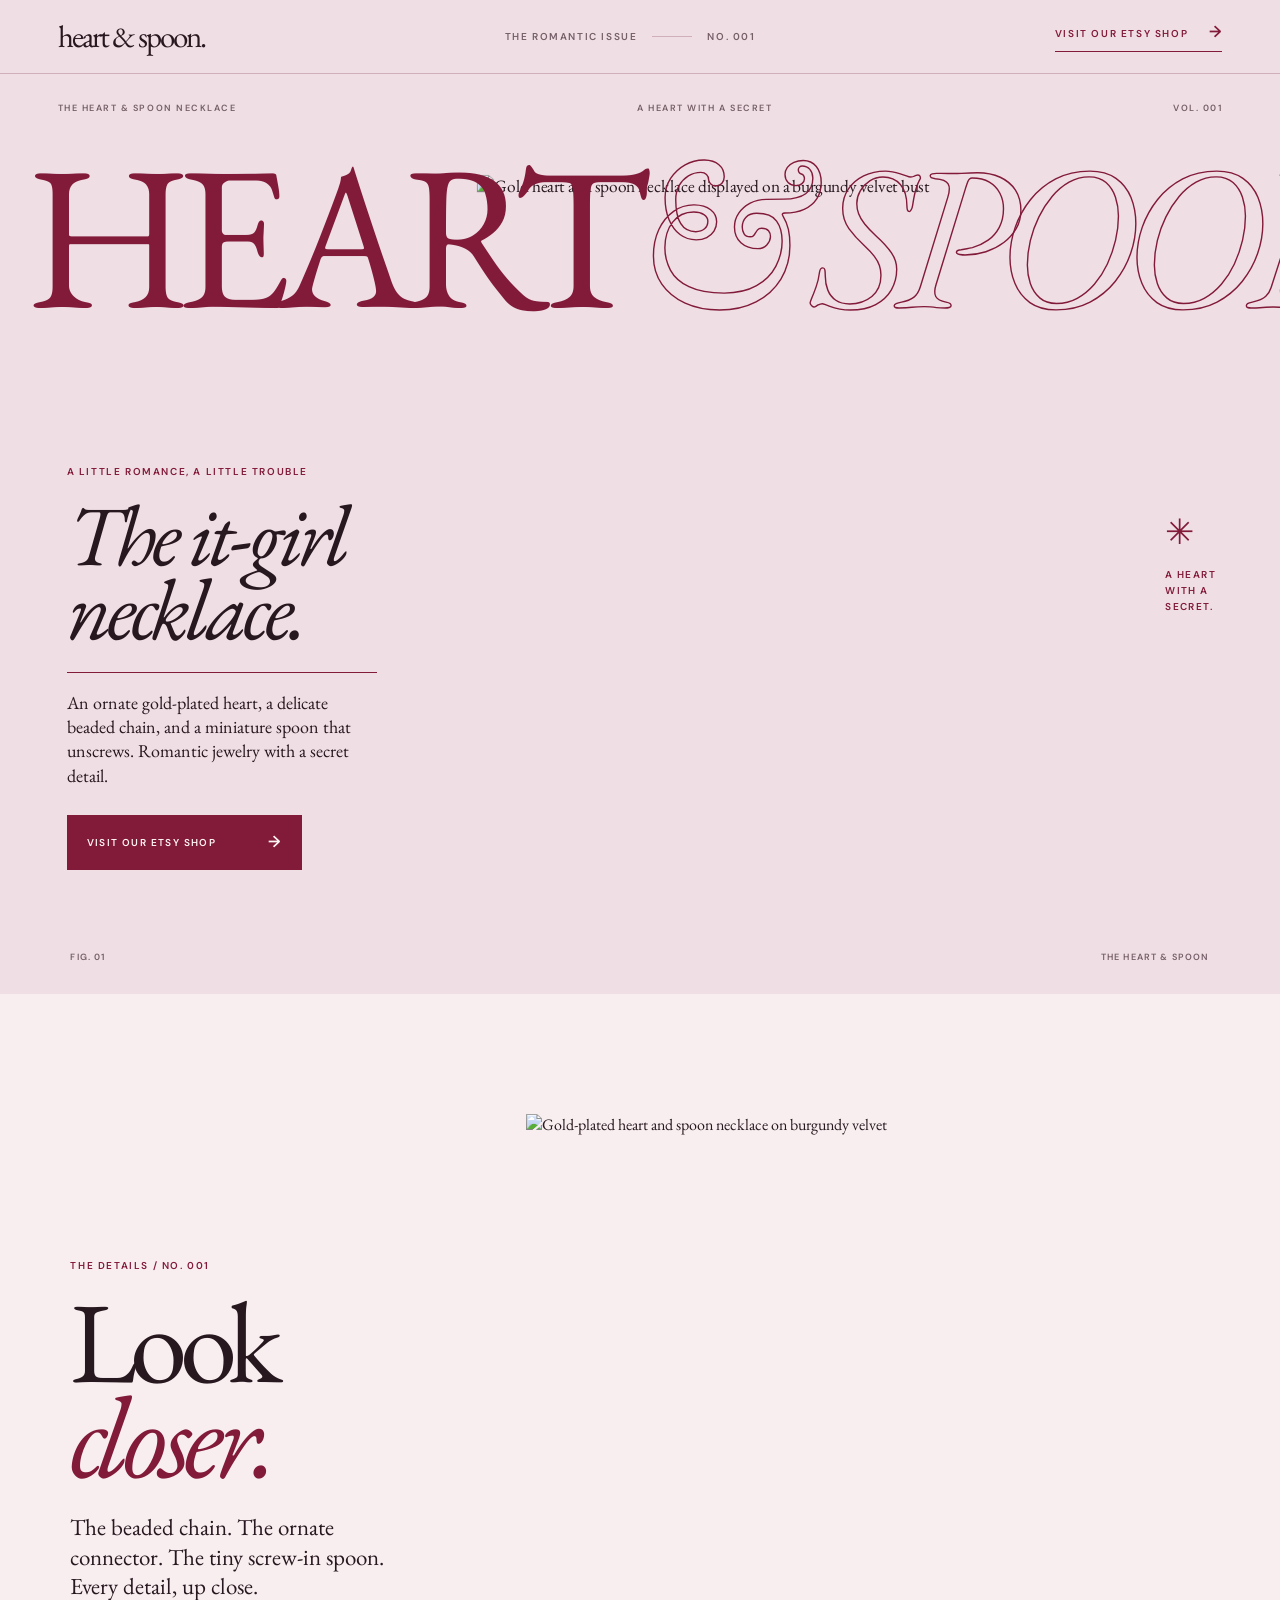
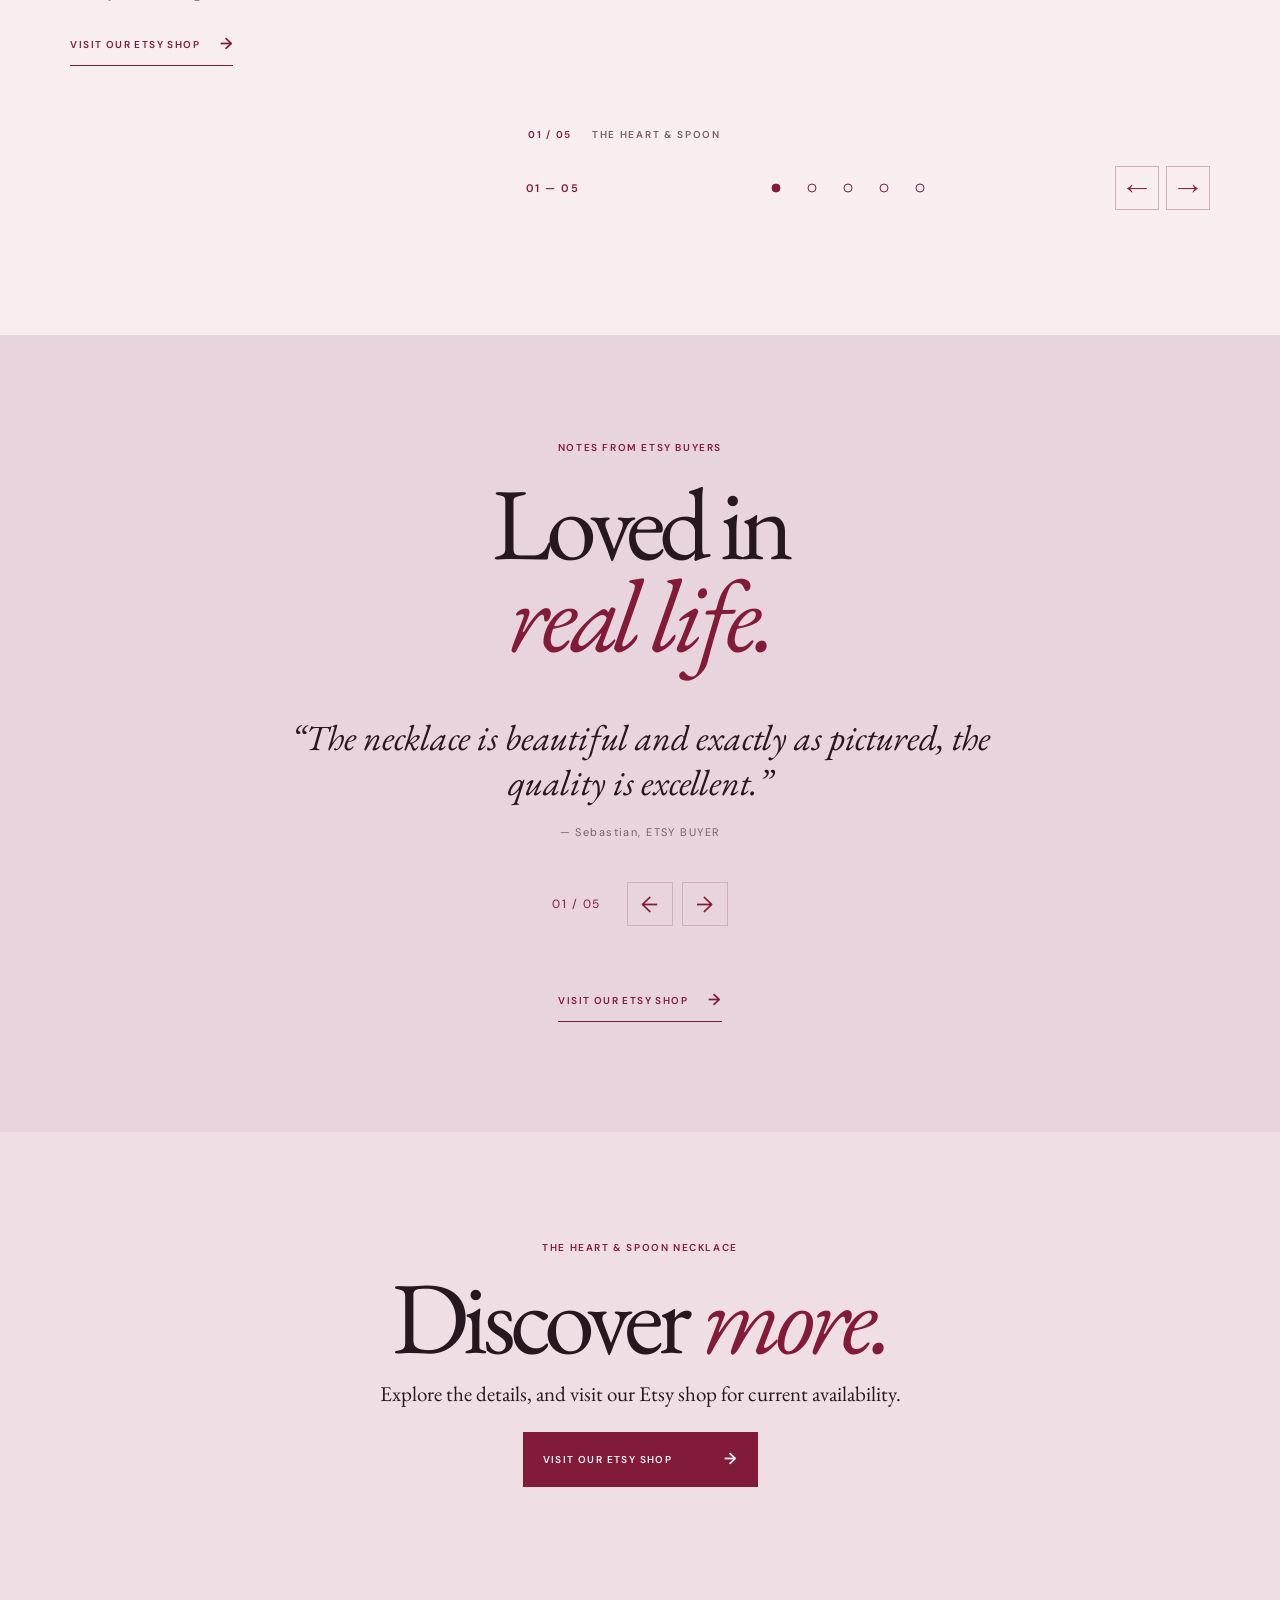
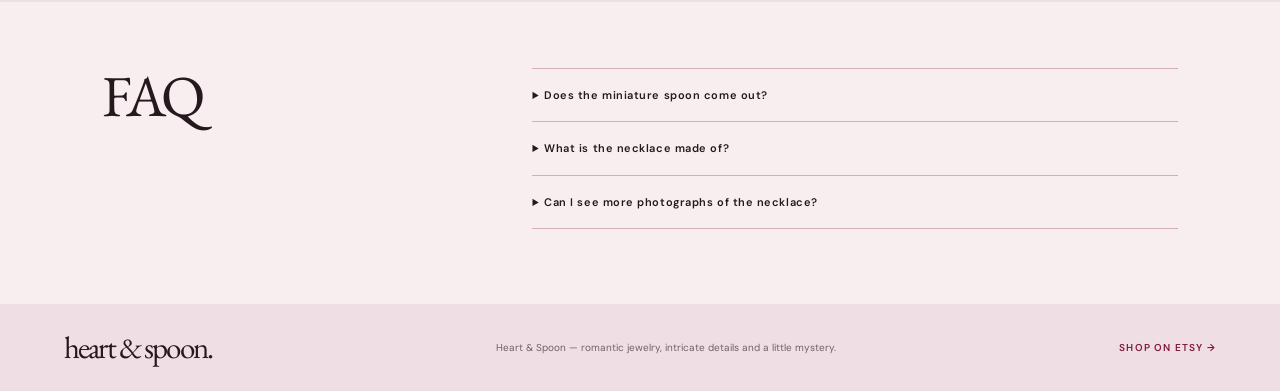
==== commit f4c31865: "Restore original Heart & Spoon necklace website before fashion storefront redesign" ====
--- a/index.html
+++ b/index.html
@@ -1,27 +1,110 @@
 <!doctype html>
 <html lang="en">
 <head>
-  <meta charset="utf-8">
-  <meta name="viewport" content="width=device-width, initial-scale=1">
-  <meta name="theme-color" content="#f5eee9">
-  <meta name="description" content="Fashion objects worth keeping. Discover jewelry, future suede handbags and an independent edit at Heart & Spooned.">
-  <title>Heart & Spooned | The Objects of Desire Edit</title>
-  <meta property="og:type" content="website">
-  <meta property="og:site_name" content="Heart & Spooned">
-  <meta property="og:image" content="https://cdn.shopify.com/s/files/1/0605/4841/5546/files/heart-and-spooned-suede-bag-editorial.png?v=1795006482">
-  <meta property="og:image:alt" content="Heart & Spooned editorial campaign featuring a brown suede handbag and burgundy styling">
-  <meta property="og:title" content="Heart & Spooned | The Objects of Desire Edit">
-  <meta property="og:description" content="Fashion objects worth keeping. Discover jewelry, future suede handbags and an independent edit at Heart & Spooned.">
-  <meta property="og:url" content="https://heartandspooned.com/">
-  <link rel="canonical" href="https://heartandspooned.com/">
-  <link rel="preconnect" href="https://fonts.googleapis.com">
-  <link rel="preconnect" href="https://fonts.gstatic.com" crossorigin>
-  <link href="https://fonts.googleapis.com/css2?family=DM+Sans:wght@400;500;600;700&family=EB+Garamond:ital,wght@0,400;0,500;0,600;1,400;1,500&display=swap" rel="stylesheet">
-  <link rel="stylesheet" href="/styles.css">
-  <script defer src="/store.js"></script>
+<meta charset="utf-8">
+<meta name="viewport" content="width=device-width,initial-scale=1">
+<meta name="theme-color" content="#efdee4">
+<title>Heart & Spoon Necklace | Ornate Heart Pendant Jewelry | heart & spoon.</title>
+<meta name="description" content="Discover the Heart & Spoon necklace: an ornate gold-plated brass pendant, a beaded chain and a removable miniature spoon.">
+<link rel="canonical" href="https://heartandspooned.com/">
+<meta property="og:type" content="website">
+<meta name="robots" content="index, follow, max-image-preview:large">
+<meta name="googlebot" content="index, follow">
+<meta property="og:site_name" content="heart & spoon.">
+<meta property="og:title" content="heart & spoon. — The Heart & Spoon Necklace">
+<meta property="og:description" content="She wore her heart out. An ornate heart-and-spoon necklace with a delicate beaded chain and a removable miniature spoon.">
+<meta property="og:image" content="https://raw.githubusercontent.com/jimaeirik-debug/HEART-NECKLACE-/main/BUST.png">
+<meta property="og:url" content="https://heartandspooned.com/">
+<link rel="preconnect" href="https://fonts.googleapis.com">
+<link rel="preconnect" href="https://fonts.gstatic.com" crossorigin>
+<link href="https://fonts.googleapis.com/css2?family=DM+Sans:wght@400;500;600;700&family=EB+Garamond:ital,wght@0,400;0,500;0,600;1,400;1,500&display=swap" rel="stylesheet">
+<link rel="stylesheet" href="styles.css">
 </head>
-<body data-page="home">
-  <a class="skip-link" href="#main">Skip to content</a>
-  <div id="site"></div>
-</body>
+<body id="top">
+<a class="skip-link" href="#look-closer">Skip to necklace details</a>
+<header class="site-header">
+ <a class="brand" href="#top" aria-label="Heart and Spoon home">heart &amp; spoon.</a>
+ <div class="header-issue" aria-hidden="true">THE ROMANTIC ISSUE <span></span> NO. 001</div>
+ <a class="header-cta" href="https://www.etsy.com/shop/MambojamboStudios" target="_blank" rel="noopener noreferrer">VISIT OUR ETSY SHOP <span aria-hidden="true">→</span></a>
+</header>
+<main>
+ <section class="hero" aria-labelledby="hero-title">
+  <div class="hero-topline"><span>THE HEART & SPOON NECKLACE</span><span>A HEART WITH A SECRET</span><span>VOL. 001</span></div>
+  <p class="masthead" aria-label="heart and spoon">HEART<em>&amp; SPOON.</em></p>
+  <figure class="hero-picture"><img src="https://raw.githubusercontent.com/jimaeirik-debug/HEART-NECKLACE-/main/BUST.png" alt="Gold heart and spoon necklace displayed on a burgundy velvet bust" width="750" height="1129" fetchpriority="high" decoding="async"><figcaption><span>FIG. 01</span><span>THE HEART & SPOON</span></figcaption></figure>
+  <div class="hero-copy">
+   <p class="eyebrow">A LITTLE ROMANCE, A LITTLE TROUBLE</p>
+   <h1 id="hero-title">The it-girl<br><i>necklace.</i></h1>
+   <p class="hero-description">An ornate gold-plated heart, a delicate beaded chain, and a miniature spoon that unscrews. Romantic jewelry with a secret detail.</p>
+   <a class="shop-button" href="https://www.etsy.com/shop/MambojamboStudios" target="_blank" rel="noopener noreferrer">VISIT OUR ETSY SHOP <span aria-hidden="true">→</span></a>
+  </div>
+  <aside class="hero-aside"><span class="asterisk" aria-hidden="true">✳</span><span>A HEART<br>WITH A<br>SECRET.</span></aside>
+ </section>
+ <section class="lookbook" id="look-closer" aria-labelledby="lookbook-heading">
+  <div class="lookbook-heading">
+   <p class="eyebrow">THE DETAILS / NO. 001</p>
+   <h2 id="lookbook-heading">Look<br><i>closer.</i></h2>
+   <p>The beaded chain. The ornate connector. The tiny screw-in spoon. Every detail, up close.</p>
+   <a class="text-link" href="https://www.etsy.com/shop/MambojamboStudios" target="_blank" rel="noopener noreferrer">VISIT OUR ETSY SHOP <span aria-hidden="true">→</span></a>
+  </div>
+  <div class="carousel" aria-roledescription="carousel" aria-label="Heart and spoon necklace photo gallery">
+   <div class="carousel-track" id="gallery-track" tabindex="0" aria-label="Swipe to see necklace photographs"><figure class="carousel-slide" id="gallery-1" aria-label="Photograph 1 of 5"><img src="https://raw.githubusercontent.com/jimaeirik-debug/HEART-NECKLACE-/main/necklace-on-velvet.png" alt="Gold-plated heart and spoon necklace on burgundy velvet" loading="lazy" decoding="async"><figcaption><span>01 / 05</span> THE HEART & SPOON</figcaption></figure>
+<figure class="carousel-slide" id="gallery-2" aria-label="Photograph 2 of 5"><img src="https://raw.githubusercontent.com/jimaeirik-debug/HEART-NECKLACE-/main/luxury-velvet-jewelry-backdrop%20(1).png" alt="Gold heart and spoon pendant necklace photographed on velvet" loading="lazy" decoding="async"><figcaption><span>02 / 05</span> THE HEART & SPOON</figcaption></figure>
+<figure class="carousel-slide" id="gallery-3" aria-label="Photograph 3 of 5"><img src="https://raw.githubusercontent.com/jimaeirik-debug/HEART-NECKLACE-/main/luxury-necklace-on-velvet%20(1).png" alt="Ornate heart pendant and beaded chain necklace on burgundy velvet" loading="lazy" decoding="async"><figcaption><span>03 / 05</span> THE HEART & SPOON</figcaption></figure>
+<figure class="carousel-slide" id="gallery-4" aria-label="Photograph 4 of 5"><img src="https://raw.githubusercontent.com/jimaeirik-debug/HEART-NECKLACE-/main/luxury-necklace-on-velvet.png" alt="Gold heart and spoon necklace close-up on velvet" loading="lazy" decoding="async"><figcaption><span>04 / 05</span> THE HEART & SPOON</figcaption></figure>
+<figure class="carousel-slide" id="gallery-5" aria-label="Photograph 5 of 5"><img src="https://raw.githubusercontent.com/jimaeirik-debug/HEART-NECKLACE-/main/luxury-necklace.png" alt="Heart and spoon pendant necklace product detail photograph" loading="lazy" decoding="async"><figcaption><span>05 / 05</span> THE HEART & SPOON</figcaption></figure>
+
+</div><div class="carousel-controls">
+     <span class="carousel-counter" id="gallery-count" aria-live="polite">01 — 05</span>
+     <div class="carousel-dots" id="gallery-dots" aria-label="Choose photograph"><button type="button" class="dot active" aria-label="Show photograph 1" aria-current="true" data-slide="0"></button><button type="button" class="dot" aria-label="Show photograph 2" data-slide="1"></button><button type="button" class="dot" aria-label="Show photograph 3" data-slide="2"></button><button type="button" class="dot" aria-label="Show photograph 4" data-slide="3"></button><button type="button" class="dot" aria-label="Show photograph 5" data-slide="4"></button></div>
+     <div class="carousel-arrows">
+       <button id="gallery-prev" type="button" aria-label="Previous photograph">←</button>
+       <button id="gallery-next" type="button" aria-label="Next photograph">→</button>
+     </div>
+   </div>
+  </div>
+ </section>
+ <section class="review" aria-labelledby="review-heading"><p class="eyebrow">NOTES FROM ETSY BUYERS</p><h2 id="review-heading">Loved in<br><i>real life.</i></h2><div class="review-carousel" aria-label="Etsy buyer reviews"><div class="review-slides" id="review-slides" aria-live="polite"><figure class="review-slide"><blockquote>“The necklace is beautiful and exactly as pictured, the quality is excellent.”</blockquote><figcaption>— Sebastian, ETSY BUYER</figcaption></figure><figure class="review-slide" hidden><blockquote>“Beautiful necklace :) fast shipping”</blockquote><figcaption>— Janae, ETSY BUYER</figcaption></figure><figure class="review-slide" hidden><blockquote>“Very beautiful, feels heavy and well crafted”</blockquote><figcaption>— Clarissa, ETSY BUYER</figcaption></figure><figure class="review-slide" hidden><blockquote>“Very sweet and looking just like the pictures.”</blockquote><figcaption>— David, ETSY BUYER</figcaption></figure><figure class="review-slide" hidden><blockquote>“i really like it thank you”</blockquote><figcaption>— Etsy buyer, ETSY BUYER</figcaption></figure></div><div class="review-controls"><span id="review-counter" aria-live="polite">01 / 05</span><div class="review-buttons"><button type="button" id="review-prev" aria-label="Previous review">←</button><button type="button" id="review-next" aria-label="Next review">→</button></div></div></div><a href="https://www.etsy.com/shop/MambojamboStudios" target="_blank" rel="noopener noreferrer" class="text-link">VISIT OUR ETSY SHOP <span aria-hidden="true">→</span></a></section>
+ <section class="last-cta" aria-label="Explore the necklace">
+   <p class="eyebrow">THE HEART & SPOON NECKLACE</p>
+   <h2>Discover <i>more.</i></h2>
+   <p>Explore the details, and visit our Etsy shop for current availability.</p>
+   <a class="shop-button" href="https://www.etsy.com/shop/MambojamboStudios" target="_blank" rel="noopener noreferrer">VISIT OUR ETSY SHOP <span aria-hidden="true">→</span></a>
+ </section>
+ <section class="faq" aria-labelledby="faq-heading">
+  <h2 id="faq-heading">FAQ</h2>
+  <div class="faq-items">
+   <details><summary>Does the miniature spoon come out?</summary><p>Yes. The miniature spoon screws into the pendant and can be removed.</p></details>
+   <details><summary>What is the necklace made of?</summary><p>Gold-plated brass, with an adjustable beaded chain. See the Etsy listing for full product specifications.</p></details>
+   <details><summary>Can I see more photographs of the necklace?</summary><p>Yes. Browse the gallery above to explore the pendant, decorative chain and removable spoon in detail.</p></details>
+  </div>
+ </section>
+</main>
+<footer class="footer">
+ <a class="footer-logo" href="#top">heart &amp; spoon.</a>
+ <p>Heart &amp; Spoon — romantic jewelry, intricate details and a little mystery.</p>
+ <a href="https://www.etsy.com/shop/MambojamboStudios" target="_blank" rel="noopener noreferrer">SHOP ON ETSY →</a>
+</footer>
+<script>
+(function(){
+ const track=document.getElementById("gallery-track");
+ const slides=Array.from(track.querySelectorAll(".carousel-slide"));
+ const dots=Array.from(document.querySelectorAll(".carousel-dots button"));
+ const count=document.getElementById("gallery-count");
+ let current=0;
+ function update(i){
+   current=(i+slides.length)%slides.length;
+   count.textContent=String(current+1).padStart(2,"0")+" — "+String(slides.length).padStart(2,"0");
+   dots.forEach((d,k)=>{d.classList.toggle("active",k===current);if(k===current)d.setAttribute("aria-current","true");else d.removeAttribute("aria-current");});
+ }
+ function select(i){update(i);const slide=slides[current];track.scrollTo({left:slide.offsetLeft-slides[0].offsetLeft,behavior:window.matchMedia("(prefers-reduced-motion: reduce)").matches?"auto":"smooth"});}
+ document.getElementById("gallery-prev").addEventListener("click",()=>select(current-1));
+ document.getElementById("gallery-next").addEventListener("click",()=>select(current+1));
+ dots.forEach((d,i)=>d.addEventListener("click",()=>select(i)));
+ track.addEventListener("keydown",e=>{if(e.key==="ArrowRight"){e.preventDefault();select(current+1)}else if(e.key==="ArrowLeft"){e.preventDefault();select(current-1)}});
+ let ticking=false;
+ track.addEventListener("scroll",()=>{if(ticking)return;ticking=true;requestAnimationFrame(()=>{const rect=track.getBoundingClientRect();let best=0,delta=Infinity;slides.forEach((slide,i)=>{const d=Math.abs(slide.getBoundingClientRect().left-rect.left);if(d<delta){delta=d;best=i;}});update(best);ticking=false;});},{passive:true});
+})();
+</script>
+<script>(function(){const slides=[...document.querySelectorAll(".review-slide")];const counter=document.getElementById("review-counter");let active=0;function show(n){active=(n+slides.length)%slides.length;slides.forEach((el,i)=>{el.hidden=i!==active});counter.textContent=String(active+1).padStart(2,"0")+" / "+String(slides.length).padStart(2,"0")}document.getElementById("review-prev").addEventListener("click",()=>show(active-1));document.getElementById("review-next").addEventListener("click",()=>show(active+1));const root=document.querySelector(".review-carousel");let start=null;root.addEventListener("touchstart",e=>{start=e.changedTouches[0].clientX},{passive:true});root.addEventListener("touchend",e=>{if(start===null)return;const dx=e.changedTouches[0].clientX-start;if(Math.abs(dx)>45)show(active+(dx<0?1:-1));start=null},{passive:true});})();</script></body>
 </html>
--- a/styles.css
+++ b/styles.css
@@ -1,34 +1,71 @@
+:root{--pink:#efdee4;--pinklight:#f8eef0;--wine:#821a39;--dark-wine:#5b1430;--ink:#27171e;--muted:#755f68;--line:#d0aebc;--serif:'EB Garamond',Georgia,serif;--sans:'DM Sans',Arial,sans-serif}
+*{box-sizing:border-box}html{scroll-behavior:smooth}body{margin:0;background:var(--pink);color:var(--ink);font-family:var(--serif);-webkit-font-smoothing:antialiased}img{display:block;width:100%;max-width:100%}a{color:inherit;text-decoration:none}p,h1,h2,figure,blockquote{margin:0}button{font:inherit}.skip-link{position:absolute;left:10px;top:-100px;background:white;padding:15px;z-index:99}.skip-link:focus{top:10px}a:focus-visible,button:focus-visible,.carousel-track:focus-visible,summary:focus-visible{outline:2px solid var(--wine);outline-offset:4px}
+.site-header{height:74px;padding:0 4.5%;display:flex;justify-content:space-between;align-items:center;border-bottom:1px solid var(--line);position:relative;z-index:10}.brand,.footer-logo{font:400 31px/1 var(--serif);letter-spacing:-.06em}.header-issue,.header-cta{font:600 10px/1.4 var(--sans);letter-spacing:.16em}.header-issue{display:flex;align-items:center;gap:15px;color:var(--muted)}.header-issue span{width:40px;border-top:1px solid var(--line)}.header-cta{color:var(--wine);padding-bottom:7px;border-bottom:1px solid var(--wine)}.header-cta span{font-size:16px;margin-left:17px}
+.eyebrow{font:600 10px/1.5 var(--sans);letter-spacing:.16em;color:var(--wine)}
+.hero{position:relative;min-height:920px;overflow:hidden;isolation:isolate}.hero-topline{position:absolute;z-index:5;top:28px;left:4.5%;right:4.5%;display:flex;justify-content:space-between;color:var(--muted);font:600 9px/1.5 var(--sans);letter-spacing:.17em}.masthead{position:absolute;top:81px;left:2%;z-index:4;color:var(--wine);font:400 clamp(125px,19vw,300px)/.78 var(--serif);letter-spacing:-.085em;white-space:nowrap;pointer-events:none}.masthead em{font-style:italic;color:transparent;-webkit-text-stroke:1.4px var(--wine)}.hero-picture{position:absolute;top:192px;left:39%;width:min(41%,610px);height:clamp(580px,52vw,725px);z-index:2;background:transparent;overflow:visible}.hero-picture img{width:100%;height:100%;object-fit:contain;object-position:center bottom;background:transparent}.hero-picture figcaption{display:flex;justify-content:space-between;padding-top:8px;font:600 9px/1.3 var(--sans);letter-spacing:.13em;color:var(--muted)}.hero-copy{position:absolute;top:390px;left:5.2%;width:32%;max-width:400px;z-index:5}.hero-copy h1{margin:20px 0 25px;font:italic 400 clamp(68px,6.7vw,103px)/.86 var(--serif);letter-spacing:-.055em}.hero-description{max-width:310px;padding-top:18px;border-top:1px solid var(--wine);font:400 18px/1.36 var(--serif)}.shop-button{display:inline-flex;gap:30px;align-items:center;justify-content:space-between;min-width:235px;padding:17px 20px;background:var(--wine);color:#fff4f5;margin-top:27px;transition:background .2s;font:600 10px/1.3 var(--sans);letter-spacing:.14em}.shop-button:hover{background:var(--dark-wine)}.shop-button span{font-size:16px}.hero-aside{position:absolute;top:440px;right:5%;color:var(--wine);font:600 10px/1.6 var(--sans);letter-spacing:.14em}.asterisk{display:block;font:400 35px/1 var(--serif);margin-bottom:18px}
+.lookbook{background:var(--pinklight);padding:120px 5.5% 125px;display:grid;grid-template-columns:32% minmax(0,1fr);gap:8%;align-items:center}.lookbook-heading{padding-right:10px}.lookbook h2{margin:21px 0 30px;font:400 clamp(82px,9vw,142px)/.82 var(--serif);letter-spacing:-.063em}.lookbook h2 i{font-weight:400;color:var(--wine)}.lookbook-heading>p:not(.eyebrow){font:400 23px/1.28 var(--serif);max-width:350px}.text-link{display:inline-flex;align-items:center;gap:20px;font:600 10px/1.4 var(--sans);letter-spacing:.14em;border-bottom:1px solid var(--wine);padding-bottom:9px;color:var(--wine);margin-top:32px}.text-link span{font-size:16px}
+.carousel{min-width:0}.carousel-track{display:flex;gap:0;overflow-x:auto;scroll-behavior:smooth;scroll-snap-type:x mandatory;scrollbar-width:none;overscroll-behavior-x:contain}.carousel-track::-webkit-scrollbar{display:none}.carousel-slide{width:100%;min-width:100%;scroll-snap-align:start;scroll-snap-stop:always}.carousel-slide img{width:100%;height:min(50vw,600px);min-height:430px;object-fit:cover;object-position:center;background:#5f1836}.carousel-slide figcaption{padding:14px 2px 0;display:flex;gap:20px;color:var(--muted);font:600 10px/1.4 var(--sans);letter-spacing:.17em}.carousel-slide figcaption span{color:var(--wine)}.carousel-controls{display:flex;align-items:center;justify-content:space-between;margin-top:24px;gap:20px}.carousel-counter{min-width:55px;color:var(--wine);font:600 11px/1.3 var(--sans);letter-spacing:.13em}.carousel-dots{display:flex;align-items:center;gap:10px}.carousel-dots button{border:0;background:transparent;width:28px;height:32px;position:relative;padding:0;cursor:pointer}.carousel-dots button:after{content:"";position:absolute;width:7px;height:7px;top:50%;left:50%;transform:translate(-50%,-50%);border-radius:50%;border:1px solid var(--wine)}.carousel-dots button.active:after{background:var(--wine)}.carousel-arrows{display:flex;gap:7px}.carousel-arrows button{width:44px;height:42px;background:transparent;border:1px solid var(--line);font:400 22px/1 var(--serif);color:var(--wine);cursor:pointer}.carousel-arrows button:hover{background:#eedee3}
+.review{text-align:center;background:#e7d4dc;padding:105px 7% 110px}.review h2{margin:22px 0 24px;font:400 clamp(66px,8vw,116px)/.9 var(--serif);letter-spacing:-.055em}.review h2 i{color:var(--wine)}.review blockquote{max-width:790px;margin:0 auto;font:italic 400 clamp(23px,2.8vw,37px)/1.24 var(--serif)}.review .text-link{margin-top:37px}
+.last-cta{text-align:center;background:var(--pink);padding:108px 6% 115px}.last-cta h2{margin:18px 0 19px;font:400 clamp(64px,8vw,112px)/.86 var(--serif);letter-spacing:-.056em}.last-cta h2 i{font-weight:400;color:var(--wine)}.last-cta>p:not(.eyebrow){font:400 21px/1.3 var(--serif)}.last-cta .shop-button{margin-top:25px}
+.faq{background:var(--pinklight);padding:66px 8% 75px;display:grid;grid-template-columns:32% 1fr;gap:8%}.faq h2{font:400 58px/.95 var(--serif);letter-spacing:-.045em}.faq-items{border-top:1px solid var(--line)}.faq details{padding:18px 0;border-bottom:1px solid var(--line)}.faq summary{cursor:pointer;font:600 11px/1.5 var(--sans);letter-spacing:.05em}.faq details p{max-width:570px;margin-top:15px;font:400 18px/1.35 var(--serif)}
+.footer{padding:28px 5%;display:flex;justify-content:space-between;align-items:center;gap:15px}.footer p{max-width:390px;text-align:center;color:var(--muted);font:400 10px/1.4 var(--sans)}.footer>a:last-child{font:600 10px/1.3 var(--sans);letter-spacing:.12em;color:var(--wine);white-space:nowrap}
+@media(min-width:1550px){.hero{min-height:980px}.hero-picture{height:745px}.hero-copy{top:443px}}
+@media(max-width:1100px){.hero{min-height:800px}.hero-picture{top:185px;left:39%;width:42%;height:605px}.hero-copy{top:365px}.hero-aside{right:2%}.hero-copy h1{font-size:7.4vw}.lookbook{gap:5%;grid-template-columns:35% 60%}.lookbook h2{font-size:9vw}.carousel-slide img{height:520px}.review{padding-top:90px;padding-bottom:90px}}
+@media(max-width:700px){.site-header{height:60px;padding:0 5%}.brand{font-size:27px}.header-issue{display:none}.header-cta{font-size:8px;letter-spacing:.08em}.header-cta span{margin-left:6px;font-size:12px}.hero{min-height:1000px}.hero-topline{top:18px;left:5%;right:5%;font-size:8px;letter-spacing:.08em}.hero-topline span:nth-child(2){display:none}.masthead{top:74px;left:2%;font-size:20.1vw;letter-spacing:-.096em}.masthead em{-webkit-text-stroke:1px var(--wine)}.hero-picture{top:170px;left:16%;width:80%;height:432px}.hero-picture figcaption{font-size:8px}.hero-copy{top:596px;left:7%;right:5%;width:auto;max-width:none}.hero-copy h1{font-size:clamp(61px,13.6vw,79px);margin:12px 0 20px}.hero-description{font-size:17px;padding-top:13px;max-width:325px}.hero-aside{display:none}.shop-button{min-width:220px;padding:15px 18px;margin-top:18px}.lookbook{display:block;padding:76px 6% 84px}.lookbook h2{font-size:clamp(80px,17vw,108px);margin:19px 0 24px}.lookbook-heading>p:not(.eyebrow){font-size:20px;max-width:390px}.lookbook .text-link{margin-top:22px}.carousel{margin-top:43px}.carousel-slide img{height:390px;min-height:0}.carousel-slide figcaption{font-size:9px}.carousel-controls{margin-top:18px}.carousel-arrows button{width:42px;height:40px}.review{padding:70px 8% 82px}.review h2{font-size:clamp(65px,14vw,89px)}.review blockquote{font-size:25px}.last-cta{padding:85px 7% 91px}.last-cta h2{font-size:clamp(70px,14vw,92px)}.last-cta>p:not(.eyebrow){font-size:18px}.faq{display:block;padding:60px 7% 70px}.faq h2{font-size:56px;margin-bottom:28px}.footer{padding:26px 6%}.footer-logo{font-size:25px}.footer p{display:none}.footer>a:last-child{font-size:9px}}
+@media(max-width:400px){.hero{min-height:980px}.hero-picture{top:175px;left:16%;width:80%;height:401px}.hero-copy{top:570px}.hero-copy h1{font-size:57px}.carousel-slide img{height:330px}.last-cta h2{font-size:67px}}
+@media(prefers-reduced-motion:reduce){html{scroll-behavior:auto}.carousel-track{scroll-behavior:auto}}
 
-:root{--cream:#f7f2ed;--paper:#fbf8f4;--blush:#ecdcd9;--pink:#e8cecf;--ink:#2b2022;--wine:#641f32;--plum:#3f1523;--muted:#817477;--line:#d7c9c5;--shadow:0 18px 45px rgba(70,29,37,.10)}
-*{box-sizing:border-box}html{scroll-behavior:smooth}body{margin:0;background:var(--cream);color:var(--ink);font-family:"DM Sans",Arial,sans-serif;font-size:14px;-webkit-font-smoothing:antialiased}button,input,select{font:inherit}a{color:inherit;text-decoration:none}button{cursor:pointer}img{display:block;max-width:100%}::selection{background:var(--wine);color:#fff}:focus-visible{outline:2px solid var(--wine);outline-offset:3px}.skip-link{position:absolute;left:1rem;top:-100px;padding:.8rem;background:white;z-index:200}.skip-link:focus{top:1rem}
-.serif{font-family:"EB Garamond",Georgia,serif;font-weight:400}.italic{font-style:italic}.eyebrow{font-size:10px;font-weight:700;letter-spacing:.18em;text-transform:uppercase;line-height:1.6}.muted{color:var(--muted)}.small{font-size:12px;line-height:1.7}.container{width:min(1380px,calc(100% - 9vw));margin-inline:auto}.thin-rule{height:1px;background:var(--line);width:100%}
-.announcement{display:flex;justify-content:center;gap:1rem;text-align:center;padding:10px 15px;background:var(--plum);color:#ffefea;font-size:10px;letter-spacing:.13em;text-transform:uppercase}
-.site-header{position:sticky;top:0;z-index:90;background:rgba(250,246,242,.96);backdrop-filter:blur(18px);border-bottom:1px solid var(--line)}.header-inner{width:min(1510px,calc(100% - 6vw));margin:auto;display:grid;grid-template-columns:1fr auto 1fr;align-items:center;min-height:79px;gap:20px}.nav-left,.nav-right{display:flex;align-items:center;gap:clamp(13px,1.8vw,30px)}.nav-right{justify-content:flex-end}.header-link{font-size:10px;text-transform:uppercase;letter-spacing:.13em;font-weight:700;white-space:nowrap;position:relative;padding:8px 0}.header-link:after{content:"";height:1px;position:absolute;bottom:4px;left:0;width:0;background:var(--wine);transition:.25s}.header-link:hover:after,.header-link[aria-current="page"]:after{width:100%}.brand{font-family:"EB Garamond",Georgia,serif;letter-spacing:-.07em;font-size:37px;line-height:1;white-space:nowrap;font-weight:500}.brand small{font-family:"DM Sans",sans-serif;font-size:9px;letter-spacing:.1em;vertical-align:top;margin-left:3px}.bag-count{display:inline-grid;place-items:center;min-width:21px;height:21px;border-radius:50%;background:var(--wine);color:white;font-size:10px;margin-left:5px}.mobile-nav{display:none;justify-content:center;gap:18px;padding:10px 2vw;border-top:1px solid var(--line);overflow-x:auto}.mobile-nav a{font-size:9px;font-weight:700;text-transform:uppercase;letter-spacing:.12em;white-space:nowrap}
-main{min-height:65vh}.btn{border:1px solid var(--wine);background:var(--wine);color:#fff;display:inline-flex;align-items:center;justify-content:center;text-align:center;gap:18px;min-height:48px;padding:14px 24px;font-weight:700;font-size:10px;letter-spacing:.14em;text-transform:uppercase;transition:background .2s,color .2s,transform .2s}.btn:hover{background:var(--plum);transform:translateY(-1px)}.btn-outline{background:transparent;color:var(--wine)}.btn-outline:hover{background:var(--wine);color:white}.btn-light{background:var(--paper);color:var(--wine);border-color:var(--paper)}.btn[disabled],button:disabled{cursor:not-allowed;opacity:.43;transform:none}.link-underline{display:inline-block;border-bottom:1px solid currentColor;padding-bottom:5px;font-size:10px;text-transform:uppercase;letter-spacing:.13em;font-weight:700}.link-underline:hover{color:var(--wine)}
-.home-hero{display:grid;grid-template-columns:52% 48%;min-height:680px;background:var(--blush)}.home-copy{padding:clamp(65px,8vw,145px) 8vw 76px 7vw;display:flex;flex-direction:column;align-items:flex-start;justify-content:center}.home-copy h1{font-family:"EB Garamond",Georgia,serif;line-height:.89;font-size:clamp(72px,8.5vw,154px);font-weight:400;letter-spacing:-.06em;margin:24px 0 34px;max-width:650px}.home-copy h1 em{font-weight:400}.home-copy p{font-size:14px;line-height:1.85;max-width:440px;color:#604d51}.hero-actions{display:flex;gap:22px;align-items:center;flex-wrap:wrap;margin-top:30px}.hero-visual{position:relative;overflow:hidden;background:#8a2a40;display:flex;align-items:center;justify-content:center;min-height:590px}.hero-visual img{height:100%;width:100%;object-fit:cover;object-position:center 48%;filter:saturate(.88)}.image-label{position:absolute;bottom:24px;right:25px;color:white;font-size:10px;letter-spacing:.14em;text-transform:uppercase;background:rgba(55,19,30,.55);padding:10px 12px}.issue-strip{display:grid;grid-template-columns:repeat(3,1fr);border-block:1px solid var(--line)}.issue-strip div{padding:25px 30px;text-align:center;border-right:1px solid var(--line);font-size:10px;text-transform:uppercase;font-weight:700;letter-spacing:.16em}.issue-strip div:last-child{border-right:0}
-.section{padding:90px 0}.section-heading{display:flex;justify-content:space-between;align-items:end;gap:24px;margin-bottom:36px}.section-heading h2,.page-intro h1{font-family:"EB Garamond",Georgia,serif;font-weight:400;letter-spacing:-.04em;margin:10px 0 0;font-size:clamp(48px,6vw,86px);line-height:1}.section-heading p{max-width:380px;color:var(--muted);line-height:1.8}.collection-grid{display:grid;grid-template-columns:1fr 1fr;gap:22px}.collection-card{display:block;position:relative}.collection-card .card-media{aspect-ratio:4/4.6;position:relative;overflow:hidden;background:#eadbd9}.collection-card .card-media img{height:100%;width:100%;object-fit:cover;transition:transform .45s}.collection-card:hover .card-media img{transform:scale(1.035)}.collection-card .card-info{display:flex;justify-content:space-between;gap:20px;padding:17px 2px;border-bottom:1px solid var(--line);align-items:baseline}.collection-card h3{font-family:"EB Garamond",Georgia,serif;font-size:33px;font-weight:400;line-height:1;margin:0}.collection-card .card-info span{font-size:9px;text-transform:uppercase;letter-spacing:.12em;color:var(--muted)}.pill{position:absolute;z-index:2;left:17px;top:17px;background:var(--paper);padding:8px 11px;font-weight:700;font-size:9px;text-transform:uppercase;letter-spacing:.11em}.suede-visual{height:100%;min-height:380px;display:flex;align-items:center;justify-content:center;position:relative;overflow:hidden;background:linear-gradient(132deg,#b28c77 0%,#ae8069 23%,#815544 48%,#bb987f 100%);isolation:isolate}.suede-visual:before{content:"";position:absolute;inset:0;opacity:.18;background:repeating-linear-gradient(105deg,rgba(255,255,255,.16) 0,rgba(255,255,255,.16) 1px,transparent 2px,transparent 7px)}.suede-visual:after{content:"";position:absolute;width:90%;height:85%;border:1px solid rgba(255,247,235,.45)}.suede-visual .suede-letter{position:relative;z-index:1;color:rgba(255,242,232,.94);font-family:"EB Garamond",Georgia,serif;font-size:clamp(65px,10vw,170px);font-style:italic;line-height:.8;letter-spacing:-.07em;transform:rotate(-9deg);text-align:center}.suede-visual .suede-small{position:absolute;bottom:35px;left:36px;z-index:1;color:#fff2e8;font-size:10px;letter-spacing:.18em;text-transform:uppercase}
-.editorial-split{display:grid;grid-template-columns:1fr 1fr;min-height:490px;background:var(--wine);color:#fff2ee}.editorial-photo{min-height:480px;overflow:hidden;background:#a35466}.editorial-photo img{width:100%;height:100%;object-fit:cover}.editorial-copy{padding:70px min(8vw,120px);display:flex;flex-direction:column;align-items:flex-start;justify-content:center}.editorial-copy h2{font:400 clamp(54px,7vw,105px)/.91 "EB Garamond",Georgia,serif;letter-spacing:-.05em;margin:27px 0}.editorial-copy p{line-height:1.9;color:#f1dce0;max-width:350px}
-.signup-note{padding:80px 5vw;text-align:center;background:#f0e5e1}.signup-note h2{font:400 clamp(47px,6vw,81px)/1 "EB Garamond",Georgia,serif;margin:16px 0 20px;letter-spacing:-.04em}.signup-note p{line-height:1.8;max-width:500px;margin:0 auto 26px;color:#725c60}
-.page-intro{padding:88px 0 56px;border-bottom:1px solid var(--line)}.page-intro h1{margin:16px 0 20px}.page-intro p{max-width:570px;font-size:14px;line-height:1.85;color:#675a5c}.shop-filters{display:flex;gap:12px;flex-wrap:wrap;margin:26px 0}.filter-chip{border:1px solid var(--line);background:none;padding:10px 18px;border-radius:0;font-size:10px;font-weight:700;letter-spacing:.09em;text-transform:uppercase}.filter-chip.active,.filter-chip:hover{background:var(--wine);border-color:var(--wine);color:white}.shop-grid{display:grid;grid-template-columns:repeat(2,1fr);gap:28px;padding-bottom:90px}.product-tile .tile-photo{aspect-ratio:1/1.05;position:relative;background:var(--blush);overflow:hidden}.product-tile img{width:100%;height:100%;object-fit:cover;object-position:center}.product-tile .tile-photo .suede-visual{min-height:0}.product-tile .tile-title{font:400 32px/1.1 "EB Garamond",Georgia,serif;margin:16px 0 3px}.product-tile p{font-size:12px;color:var(--muted);margin:0}.status{display:inline-block;font-size:9px;font-weight:700;text-transform:uppercase;letter-spacing:.13em;color:var(--wine);border-bottom:1px solid var(--wine);padding-bottom:4px}
-.bag-feature{display:grid;grid-template-columns:48% 52%;background:var(--blush);min-height:650px}.bag-feature .suede-visual{min-height:650px}.bag-copy{display:flex;flex-direction:column;align-items:flex-start;justify-content:center;padding:8vw}.bag-copy h1{font:400 clamp(62px,8vw,140px)/.91 "EB Garamond",Georgia,serif;letter-spacing:-.06em;margin:18px 0 30px}.bag-copy p{max-width:450px;line-height:1.8;color:#695456}.note-list{display:grid;grid-template-columns:repeat(3,1fr);gap:20px;margin-top:30px}.note-list div{padding:20px 0;border-top:1px solid var(--line)}.note-list h3{font:400 33px "EB Garamond",Georgia,serif;margin:8px 0 5px}.note-list p{line-height:1.8;color:var(--muted);font-size:12px}
-.archive-panel{display:grid;grid-template-columns:1fr 1fr;gap:0;background:var(--paper)}.archive-main{min-height:660px;background:#8a3246;display:flex;align-items:center;justify-content:center;overflow:hidden}.archive-main img{width:100%;height:100%;object-fit:cover}.archive-copy{padding:clamp(45px,7vw,100px);display:flex;flex-direction:column;justify-content:center;align-items:flex-start}.archive-copy h1{font:400 clamp(60px,7vw,118px)/.9 "EB Garamond",Georgia,serif;letter-spacing:-.055em;margin:25px 0 25px}.archive-copy p{line-height:1.9;max-width:480px;color:#675a5c}.archive-gallery{display:grid;grid-template-columns:repeat(4,1fr);gap:15px;margin:35px 0 80px}.archive-gallery img{width:100%;aspect-ratio:1;object-fit:cover;background:#8a3246}.archive-note{border-top:1px solid var(--line);padding-top:18px;margin-top:25px;color:#675a5c;font-size:12px;line-height:1.8}
-.story-layout{padding:105px 0;display:grid;grid-template-columns:1fr 1fr;gap:8vw;align-items:center}.story-layout h1{font:400 clamp(68px,8vw,130px)/.88 "EB Garamond",Georgia,serif;letter-spacing:-.05em;margin:18px 0}.story-layout p{max-width:530px;line-height:2;color:#66575b}.story-aside{padding:80px 60px;background:var(--pink);min-height:460px;display:flex;align-items:center;justify-content:center;text-align:center}.story-aside span{font:italic 400 clamp(55px,7vw,110px)/.9 "EB Garamond",Georgia,serif;color:var(--wine)}
-.bag-page{padding:90px 0 140px;min-height:58vh}.bag-page h1{font:400 clamp(55px,7vw,100px)/1 "EB Garamond",Georgia,serif;margin:18px 0 25px}.cart-empty{max-width:630px;margin:55px auto;text-align:center}.cart-empty p{color:var(--muted);line-height:1.8}.cart-items{max-width:850px;margin:50px 0}.cart-item{display:flex;justify-content:space-between;padding:18px 0;border-bottom:1px solid var(--line)}.cart-summary{padding:25px;border:1px solid var(--line);max-width:430px;margin-left:auto}.cart-summary p{display:flex;justify-content:space-between}.message{padding:19px 23px;background:#f0e5e1;border-left:2px solid var(--wine);font-size:13px;line-height:1.75;color:#5d4148;max-width:700px}.process-grid{display:grid;grid-template-columns:repeat(3,1fr);gap:25px;margin-top:34px}.process-grid>div{border-top:1px solid var(--line);padding-top:18px}.process-grid h3{font:400 30px "EB Garamond",Georgia,serif;margin:6px 0}
-.site-footer{background:#32141e;color:#f4e2e4;padding:75px 5vw 30px;margin-top:0}.footer-top{width:min(1380px,100%);margin:auto;display:grid;grid-template-columns:1.5fr 1fr 1fr;gap:50px;padding-bottom:70px}.footer-brand{font:400 clamp(52px,6vw,90px)/.9 "EB Garamond",Georgia,serif;letter-spacing:-.07em;margin:10px 0 20px}.footer-description{max-width:400px;line-height:1.85;color:#d7bdc4}.footer-col h4{font-size:10px;letter-spacing:.17em;text-transform:uppercase;margin:0 0 22px}.footer-col a{display:block;color:#e9d8dd;margin:12px 0;font-size:12px}.footer-col a:hover{text-decoration:underline}.footer-bottom{border-top:1px solid rgba(255,255,255,.18);padding-top:24px;width:min(1380px,100%);margin:auto;display:flex;justify-content:space-between;gap:20px;color:#c0a5ad;font-size:10px;letter-spacing:.06em}
-@media(max-width:900px){.header-inner{grid-template-columns:1fr auto;min-height:69px}.nav-left{display:none}.mobile-nav{display:flex}.brand{font-size:32px}.header-link{font-size:9px}.home-hero{grid-template-columns:1fr}.home-copy{padding:72px 7vw 68px}.home-copy h1{font-size:clamp(76px,11vw,120px)}.hero-visual{height:450px;min-height:0}.issue-strip div{padding:20px 10px;font-size:9px}.bag-feature{grid-template-columns:1fr}.bag-feature .suede-visual{min-height:450px}.bag-copy{padding:70px 7vw}.archive-panel{grid-template-columns:1fr}.archive-main{min-height:500px;max-height:620px}.archive-copy{padding:60px 7vw}.story-layout{grid-template-columns:1fr}.story-aside{min-height:330px}.footer-top{grid-template-columns:1fr 1fr}.footer-top>div:first-child{grid-column:1/-1}.note-list{grid-template-columns:1fr 1fr}}
-@media(max-width:600px){.container{width:calc(100% - 38px)}.announcement{font-size:8px;padding:9px 10px}.header-inner{width:calc(100% - 34px)}.brand{font-size:29px}.home-copy{padding:65px 23px 53px}.home-copy h1{font-size:77px;margin:20px 0 22px}.home-copy p{font-size:13px}.hero-actions{gap:16px}.hero-visual{height:410px}.issue-strip{grid-template-columns:1fr}.issue-strip div{border-right:0;border-bottom:1px solid var(--line);padding:13px 8px}.section{padding:58px 0}.section-heading{display:block}.section-heading h2,.page-intro h1{font-size:61px}.section-heading p{margin-top:15px}.collection-grid,.shop-grid,.note-list,.process-grid{grid-template-columns:1fr}.collection-card .card-media{aspect-ratio:1/1.05}.collection-card h3{font-size:31px}.editorial-split{grid-template-columns:1fr}.editorial-photo{min-height:340px;max-height:500px}.editorial-copy{padding:60px 23px}.editorial-copy h2{font-size:75px}.page-intro{padding:60px 0 36px}.bag-copy h1{font-size:76px}.bag-feature .suede-visual{min-height:390px}.archive-main{min-height:440px}.archive-copy h1{font-size:75px}.archive-gallery{grid-template-columns:repeat(2,1fr)}.story-layout{padding:60px 0}.story-layout h1{font-size:77px}.story-aside{padding:50px 30px}.bag-page{padding:62px 0 90px}.site-footer{padding:55px 23px 22px}.footer-top{grid-template-columns:1fr;gap:25px;padding-bottom:35px}.footer-top>div:first-child{grid-column:auto}.footer-brand{font-size:72px}.footer-bottom{flex-direction:column;gap:10px}.btn{width:100%}.hero-actions{width:100%}.hero-actions .btn{width:auto;max-width:100%}}
+/* Launch polish: responsive hero, touch targets and image handling */
+.carousel-track{touch-action:pan-x pan-y}.carousel-arrows button{min-width:44px;min-height:44px}.carousel-dots button{min-width:44px;min-height:44px}.carousel-slide img{object-position:center center}.hero-picture img{filter:none}
+@media(max-width:700px){.hero{min-height:0;padding-bottom:70px;display:flex;flex-direction:column;overflow:hidden}.hero-topline{position:relative;top:auto;left:auto;right:auto;padding:18px 5% 0}.masthead{position:relative;top:auto;left:auto;margin:43px 0 0 2%;font-size:20.1vw;line-height:.8}.hero-picture{position:relative;top:auto;left:auto;width:min(90%,470px);height:auto;aspect-ratio:750/1129;margin:-2px auto 0}.hero-picture img{height:100%;object-fit:contain}.hero-picture figcaption{padding:0 5%}.hero-copy{position:relative;top:auto;left:auto;right:auto;width:auto;margin:30px 7% 0;max-width:500px}.hero-copy h1{font-size:clamp(62px,13.4vw,89px)}.hero-description{max-width:420px}.carousel-slide img{height:auto;min-height:0;aspect-ratio:4/5;object-fit:cover}.lookbook{padding-top:65px}.footer{min-height:82px}}
+@media(max-width:400px){.hero{min-height:0}.hero-picture{top:auto;left:auto;width:92%;height:auto}.hero-copy{top:auto}.hero-copy h1{font-size:clamp(56px,13.5vw,70px)}.carousel-slide img{height:auto}}
 
-/* Heart & Spooned supplied campaign portrait — preserve full avatar and bag. */
-.home-hero .hero-visual{background:#e5d8d0;isolation:isolate}
-.home-hero .hero-visual:before{content:"";position:absolute;inset:-30px;background:linear-gradient(110deg,#e9dcd4 0%,#d9bdb9 55%,#a96b72 100%);z-index:0}
-.home-hero .hero-visual img{width:100%;height:100%;position:relative;z-index:1;object-fit:contain;object-position:center center;filter:none}
-.home-hero .hero-visual .image-label{z-index:2;bottom:18px;right:18px}
-.bag-lookbook-image{height:100%;min-height:670px;position:relative;display:flex;align-items:center;justify-content:center;overflow:hidden;background:linear-gradient(135deg,#e9ddd2,#c5a9a4)}
-.bag-lookbook-image img{height:100%;width:100%;position:absolute;inset:0;object-fit:contain;object-position:center center}
-.bag-lookbook-image .image-label{z-index:2}
-.collection-card[href="/handbags.html"] .card-media{background:#e5d8d0}
-.collection-card[href="/handbags.html"] .card-media img{object-fit:contain;object-position:center center}
-.product-tile[data-category="handbags"] .tile-photo{background:linear-gradient(110deg,#e7dcd6,#d0b4af)}
-.product-tile[data-category="handbags"] .tile-photo img{object-fit:contain;object-position:center}
-@media(max-width:900px){.bag-lookbook-image{min-height:620px;height:620px}.home-hero .hero-visual{height:590px}}
-@media(max-width:600px){.bag-lookbook-image{height:580px;min-height:580px}.home-hero .hero-visual{height:560px}.home-hero .hero-visual .image-label,.bag-lookbook-image .image-label{bottom:12px;right:12px;left:12px;text-align:center;font-size:8px}}
+/* Bust visually meets the bottom of the hero instead of floating above the section break. */
+@media(min-width:701px){.hero-picture{top:auto;bottom:0;height:calc(100% - 165px)}.hero-picture img{height:100%;object-position:center bottom;transform:scale(1.085);transform-origin:center bottom}.hero-picture figcaption{position:absolute;bottom:30px;left:calc(-1 * (39vw - 5.5vw));width:89vw;padding:0;pointer-events:none}}
+@media(min-width:701px) and (max-width:1100px){.hero-picture figcaption{left:calc(-1 * (39vw - 5.5vw))}}
+
+.carousel-dots{flex-wrap:wrap;justify-content:center;gap:0}.carousel-dots button{min-width:36px;min-height:44px}.carousel-slide img{object-fit:contain;background:transparent}
+@media(max-width:700px){.carousel-dots{max-width:190px}.carousel-controls{gap:8px}.carousel-slide img{object-fit:contain}}
+
+/* Genuine Etsy review carousel, retaining original editorial typography */
+.review-carousel{max-width:850px;margin:0 auto 22px}.review-slides{min-height:185px;display:grid;align-items:center}.review-slide{margin:0;grid-area:1/1}.review-slide[hidden]{display:none!important}.review-slide figcaption{margin-top:20px;font-family:var(--sans);font-size:11px;letter-spacing:.13em;color:var(--muted)}.review-controls{display:flex;justify-content:center;align-items:center;gap:26px;margin:12px auto 26px;font:12px var(--sans);letter-spacing:.12em;color:var(--wine)}.review-buttons{display:flex;gap:9px}.review-buttons button{background:transparent;border:1px solid var(--line);color:var(--wine);width:46px;height:44px;font-size:22px;cursor:pointer}.review-buttons button:hover{background:var(--wine);color:#fff4f5}@media(max-width:700px){.review-slides{min-height:220px}.review-slide blockquote{font-size:clamp(25px,7vw,39px)}.review-slide figcaption{font-size:10px}}
+
+/* Mobile photo gallery: fit image naturally, eliminate dead space and wrapped pagination */
+@media(max-width:700px){
+.lookbook{padding-bottom:72px}
+.carousel{margin-top:30px}
+.carousel-track{align-items:stretch}
+.carousel-slide{display:flex;flex-direction:column;justify-content:flex-start}
+.carousel-slide img{display:block;width:100%;height:auto;aspect-ratio:auto;min-height:0;max-height:420px;object-fit:contain;object-position:center}
+.carousel-slide figcaption{padding:12px 0 0;gap:16px}
+.carousel-controls{display:grid;grid-template-columns:1fr auto;gap:8px 12px;align-items:center;margin-top:18px}
+.carousel-counter{grid-column:1;grid-row:1}
+.carousel-arrows{grid-column:2;grid-row:1;justify-self:end}
+.carousel-dots{grid-column:1/-1;grid-row:2;display:flex;flex-wrap:nowrap;justify-content:center;max-width:none;width:100%;gap:8px;margin-top:4px}
+.carousel-dots button{width:34px;min-width:34px;height:36px;min-height:36px}
+.carousel-arrows button{width:44px;height:44px}
+.last-cta h2{font-size:clamp(70px,16vw,108px)}
+}
+@media(max-width:400px){.carousel-slide img{max-height:360px}.carousel-dots{gap:5px}}
+
+/* Final launch accessibility and responsive footer */
+@media(max-width:700px){.footer{flex-wrap:wrap;justify-content:space-between;row-gap:12px}.footer p{display:block;flex-basis:100%;order:3;text-align:left;max-width:100%;font-size:10px;line-height:1.5}.footer>a:last-child{font-size:9px}.hero-copy h1{overflow-wrap:normal}}
+@media(max-width:360px){.hero-copy h1{font-size:clamp(48px,13.4vw,60px)}.site-header{gap:10px}.brand{font-size:24px}}
+
+/* Brand wordmark refresh — retain original HEARTSICK visual direction */
+@media(min-width:701px){.masthead{font-size:clamp(85px,12.3vw,190px);letter-spacing:-.075em;left:2%}}
+@media(max-width:700px){.masthead{font-size:12.4vw;letter-spacing:-.075em;white-space:nowrap}}
+
+/* Hero HEARTSICK wordmark: 30% larger, preserving existing type styling */
+@media(min-width:701px){.masthead{font-size:clamp(110.5px,15.99vw,247px)}}
+@media(max-width:700px){.masthead{font-size:16.12vw}}
+
+/* Keep the hero image caption entirely inside the mobile viewport */
+@media(max-width:700px){.hero-picture figcaption{box-sizing:border-box;width:100%;max-width:100%;padding:8px 5% 0;gap:10px;align-items:center}.hero-picture figcaption span{min-width:0}.hero-picture figcaption span:last-child{text-align:right}}
+
+/* Mobile hero masthead: intentional two-line composition; no clipped lettering */
+@media(max-width:700px){
+ .masthead{position:relative;left:auto;top:auto;margin:38px 5% 0;width:90%;max-width:90%;white-space:normal;font-size:clamp(78px,21vw,145px);line-height:.78;letter-spacing:-.075em;overflow:visible}
+ .masthead em{display:block;margin-top:8px;font-size:.70em;line-height:.9;letter-spacing:-.075em;white-space:nowrap;-webkit-text-stroke:1px var(--wine)}
+ .hero-picture{margin-top:10px}
+}
